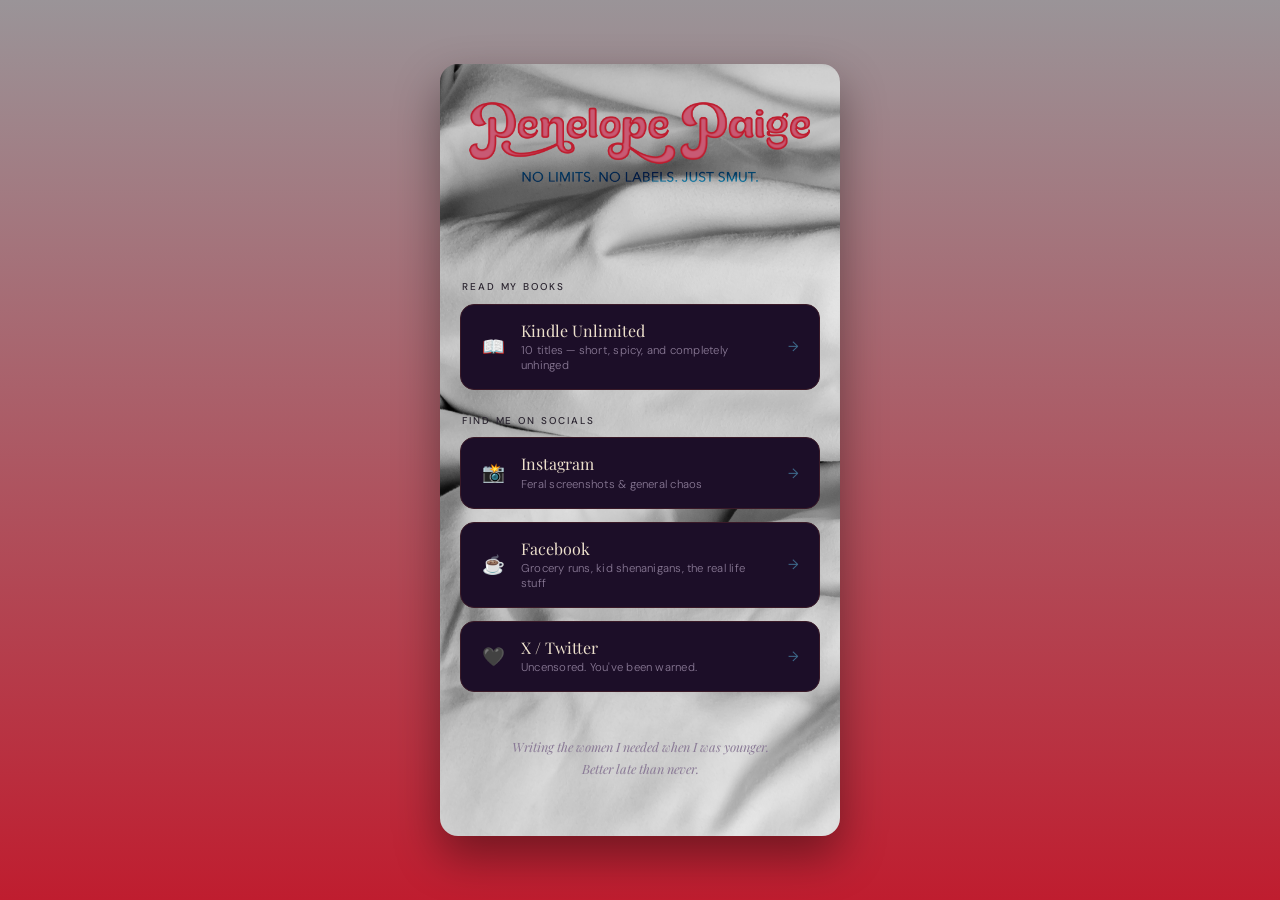
==== public/index.html @ a1aed820 "Add the web app manifest, its three icons, and theme-color DEV-STANDARDS §11's favicon set names sit" ====
<!DOCTYPE html>
<html lang="en">
<head>
  <meta charset="UTF-8" />
  <meta name="viewport" content="width=device-width, initial-scale=1.0" />
  <link rel="icon" href="/favicon.ico" sizes="any" />
  <link rel="icon" type="image/svg+xml" href="/favicon.svg" />
  <link rel="icon" type="image/png" sizes="32x32" href="/favicon-32.png" />
  <link rel="icon" type="image/png" sizes="16x16" href="/favicon-16.png" />
  <link rel="apple-touch-icon" href="/apple-touch-icon.png" />
  <link rel="manifest" href="/site.webmanifest" />
  <meta name="theme-color" content="#9a9498" />
  <title>Penelope Paige</title>
  <meta name="description" content="Penelope Paige: 10 titles on Kindle Unlimited — short, spicy, and completely unhinged. Writing the women I needed when I was younger. Better late than never." />
  <link rel="canonical" href="https://penpaigebooks.com/" />
  <link rel="sitemap" type="application/xml" href="/sitemap-index.xml" />
  <meta property="og:type" content="website" />
  <meta property="og:site_name" content="Penelope Paige" />
  <meta property="og:title" content="Penelope Paige" />
  <meta property="og:description" content="Penelope Paige: 10 titles on Kindle Unlimited — short, spicy, and completely unhinged. Writing the women I needed when I was younger. Better late than never." />
  <meta property="og:url" content="https://penpaigebooks.com/" />
  <meta property="og:image" content="https://penpaigebooks.com/og.png" />
  <meta property="og:image:width" content="1200" />
  <meta property="og:image:height" content="630" />
  <meta property="og:image:alt" content="Penelope Paige: No limits. No labels. Just smut." />
  <meta name="twitter:card" content="summary_large_image" />
  <meta name="twitter:site" content="@penpaigebooks" />
  <script type="application/ld+json">
  {
    "@context": "https://schema.org",
    "@type": "WebSite",
    "name": "Penelope Paige",
    "url": "https://penpaigebooks.com/"
  }
  </script>
  <link rel="preconnect" href="https://fonts.googleapis.com" />
  <link rel="preconnect" href="https://fonts.gstatic.com" crossorigin />
  <link href="https://fonts.googleapis.com/css2?family=DM+Sans:wght@300;400;500&family=Playfair+Display:ital,wght@0,400;1,400&display=swap" rel="stylesheet" />
  <script defer data-domain="penpaigebooks.com" src="https://plausible.thompsonblack.us/js/script.outbound-links.file-downloads.tagged-events.js"></script>
  <style>
    *, *::before, *::after { box-sizing: border-box; margin: 0; padding: 0; }

    :root {
      --bg:         #120B1C;
      --surface:    #1C1029;
      --border:     #3A1A28;
      --red:        #BF1D2F;
      --red-dark:   #8C1522;
      --blue:       #5EC0E9;
      --blue-dim:   #3A8BAD;
      --cream:      #EDE0CC;
      --muted:      #8A7A96;
      --btn-bg:     #1C0E28;
      --btn-hover:  #261239;
    }

    body {
      min-height: 100vh;
      background: linear-gradient(180deg, #9a9498 0%, #bf1d2f 100%);
      font-family: 'DM Sans', sans-serif;
      color: var(--cream);
      display: flex;
      padding: clamp(1.5rem, 5vw, 3.5rem) clamp(1rem, 4vw, 2rem);
    }

    /* Bedsheet graphic as a floating, rounded card on the gradient backdrop */
    .frame {
      width: 100%;
      max-width: 400px;
      margin: auto;
      background-color: #0a0a0a;
      background-image: url("bg.png");
      background-size: cover;
      background-position: center top;
      background-repeat: no-repeat;
      border-radius: 18px;
      overflow: hidden;
      box-shadow: 0 20px 45px rgba(0, 0, 0, 0.4);
      display: flex;
      flex-direction: column;
      align-items: center;
      padding: clamp(9rem, 40vw, 12rem) 1.25rem 3.5rem;
    }

    /* ── Section label ── */
    .section-label {
      width: 100%;
      max-width: 420px;
      font-size: 0.62rem;
      font-weight: 500;
      letter-spacing: 0.2em;
      text-transform: uppercase;
      color: #2b2530;
      margin-bottom: 0.65rem;
      margin-top: 1.5rem;
      padding-left: 0.1rem;
    }

    /* ── Links ── */
    .links {
      width: 100%;
      max-width: 420px;
      display: flex;
      flex-direction: column;
      gap: 0.8rem;
    }

    .link-card {
      display: flex;
      align-items: center;
      gap: 1rem;
      background: var(--btn-bg);
      border: 1px solid var(--border);
      border-radius: 14px;
      padding: 1rem 1.25rem;
      text-decoration: none;
      color: var(--cream);
      transition: background 0.2s ease, border-color 0.2s ease, transform 0.15s ease;
      position: relative;
      overflow: hidden;
    }

    .link-card::before {
      content: '';
      position: absolute;
      inset: 0;
      background: linear-gradient(105deg, transparent 40%, rgba(191,29,47,0.07) 100%);
      opacity: 0;
      transition: opacity 0.2s ease;
    }

    .link-card:hover {
      background: var(--btn-hover);
      border-color: var(--red);
      transform: translateY(-1px);
    }

    .link-card:hover::before {
      opacity: 1;
    }

    .link-icon {
      font-size: 1.15rem;
      flex-shrink: 0;
      width: 1.5rem;
      text-align: center;
    }

    .link-text {
      flex: 1;
    }

    .link-label {
      font-family: 'Playfair Display', serif;
      font-size: 1rem;
      font-weight: 400;
      color: var(--cream);
      display: block;
      line-height: 1.2;
    }

    .link-sub {
      font-size: 0.71rem;
      font-weight: 300;
      color: var(--muted);
      margin-top: 0.2rem;
      display: block;
      letter-spacing: 0.02em;
    }

    .link-arrow {
      color: var(--blue);
      font-size: 0.85rem;
      opacity: 0.5;
      transition: opacity 0.2s, transform 0.2s;
      flex-shrink: 0;
    }

    .link-card:hover .link-arrow {
      opacity: 1;
      transform: translateX(3px);
    }

    /* ── Socials ── */
    .socials-row {
      display: flex;
      gap: 1.25rem;
      justify-content: center;
      flex-wrap: wrap;
      width: 100%;
      max-width: 420px;
      margin-top: 0.65rem;
    }

    /* ── Footer ── */
    .footer {
      margin-top: 2.75rem;
      text-align: center;
    }

    .footer-quote {
      font-family: 'Playfair Display', serif;
      font-style: italic;
      font-size: 0.8rem;
      color: var(--muted);
      max-width: 300px;
      line-height: 1.7;
    }

    .footer-mark {
      color: var(--red);
      font-style: normal;
    }

    /* <main> lays its children out as .frame does; the footer stays outside it, as contentinfo. */
    main {
      width: 100%;
      display: flex;
      flex-direction: column;
      align-items: center;
    }

    /* The name is painted into bg.png; the <h1> carries it as text for screen readers and search. */
    .visually-hidden {
      position: absolute;
      width: 1px;
      height: 1px;
      margin: -1px;
      overflow: hidden;
      clip: rect(0, 0, 0, 0);
      white-space: nowrap;
      border: 0;
    }

    @media (prefers-reduced-motion: reduce) {
      .link-card, .link-arrow { transition: none; }
    }
  </style>
</head>
<body>

  <div class="frame">

  <main>
  <h1 class="visually-hidden">Penelope Paige</h1>

  <p class="section-label">Read my books</p>
  <nav class="links">
    <a href="https://www.amazon.com/author/penelopepaige" class="link-card" target="_blank" rel="noopener">
      <span class="link-icon">📖</span>
      <span class="link-text">
        <span class="link-label">Kindle Unlimited</span>
        <span class="link-sub">10 titles — short, spicy, and completely unhinged</span>
      </span>
      <span class="link-arrow">→</span>
    </a>
  </nav>

  <p class="section-label">Find me on socials</p>
  <nav class="links">
    <a href="https://instagram.com/penpaigebooks" class="link-card" target="_blank" rel="noopener">
      <span class="link-icon">📸</span>
      <span class="link-text">
        <span class="link-label">Instagram</span>
        <span class="link-sub">Feral screenshots &amp; general chaos</span>
      </span>
      <span class="link-arrow">→</span>
    </a>

    <a href="https://www.facebook.com/penelopepaigebooks" class="link-card" target="_blank" rel="noopener">
      <span class="link-icon">☕</span>
      <span class="link-text">
        <span class="link-label">Facebook</span>
        <span class="link-sub">Grocery runs, kid shenanigans, the real life stuff</span>
      </span>
      <span class="link-arrow">→</span>
    </a>

    <a href="https://x.com/penpaigebooks" class="link-card" target="_blank" rel="noopener">
      <span class="link-icon">🖤</span>
      <span class="link-text">
        <span class="link-label">X / Twitter</span>
        <span class="link-sub">Uncensored. You've been warned.</span>
      </span>
      <span class="link-arrow">→</span>
    </a>
  </nav>
  </main>

  <footer class="footer">
    <p class="footer-quote">
      Writing the women I needed when I was younger.<br />
      Better late than never.
    </p>
  </footer>

  </div>

</body>
</html>
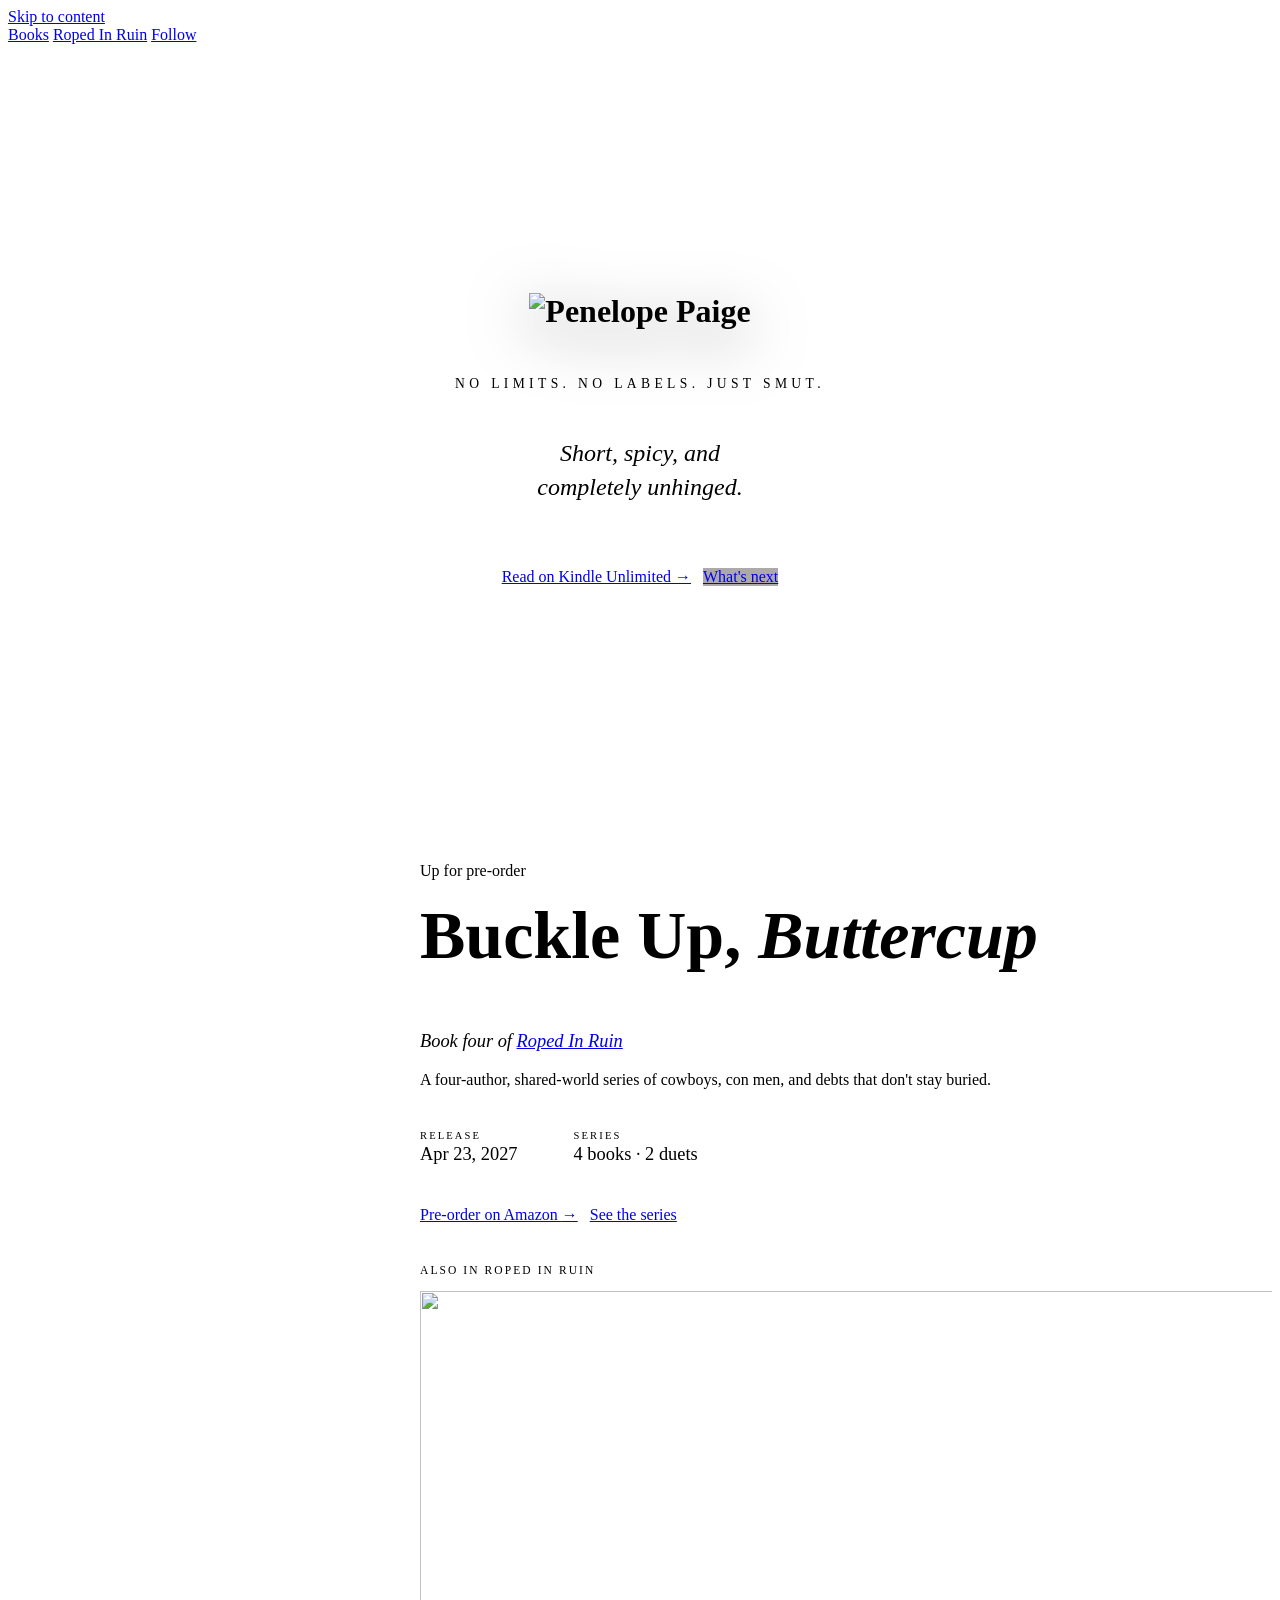
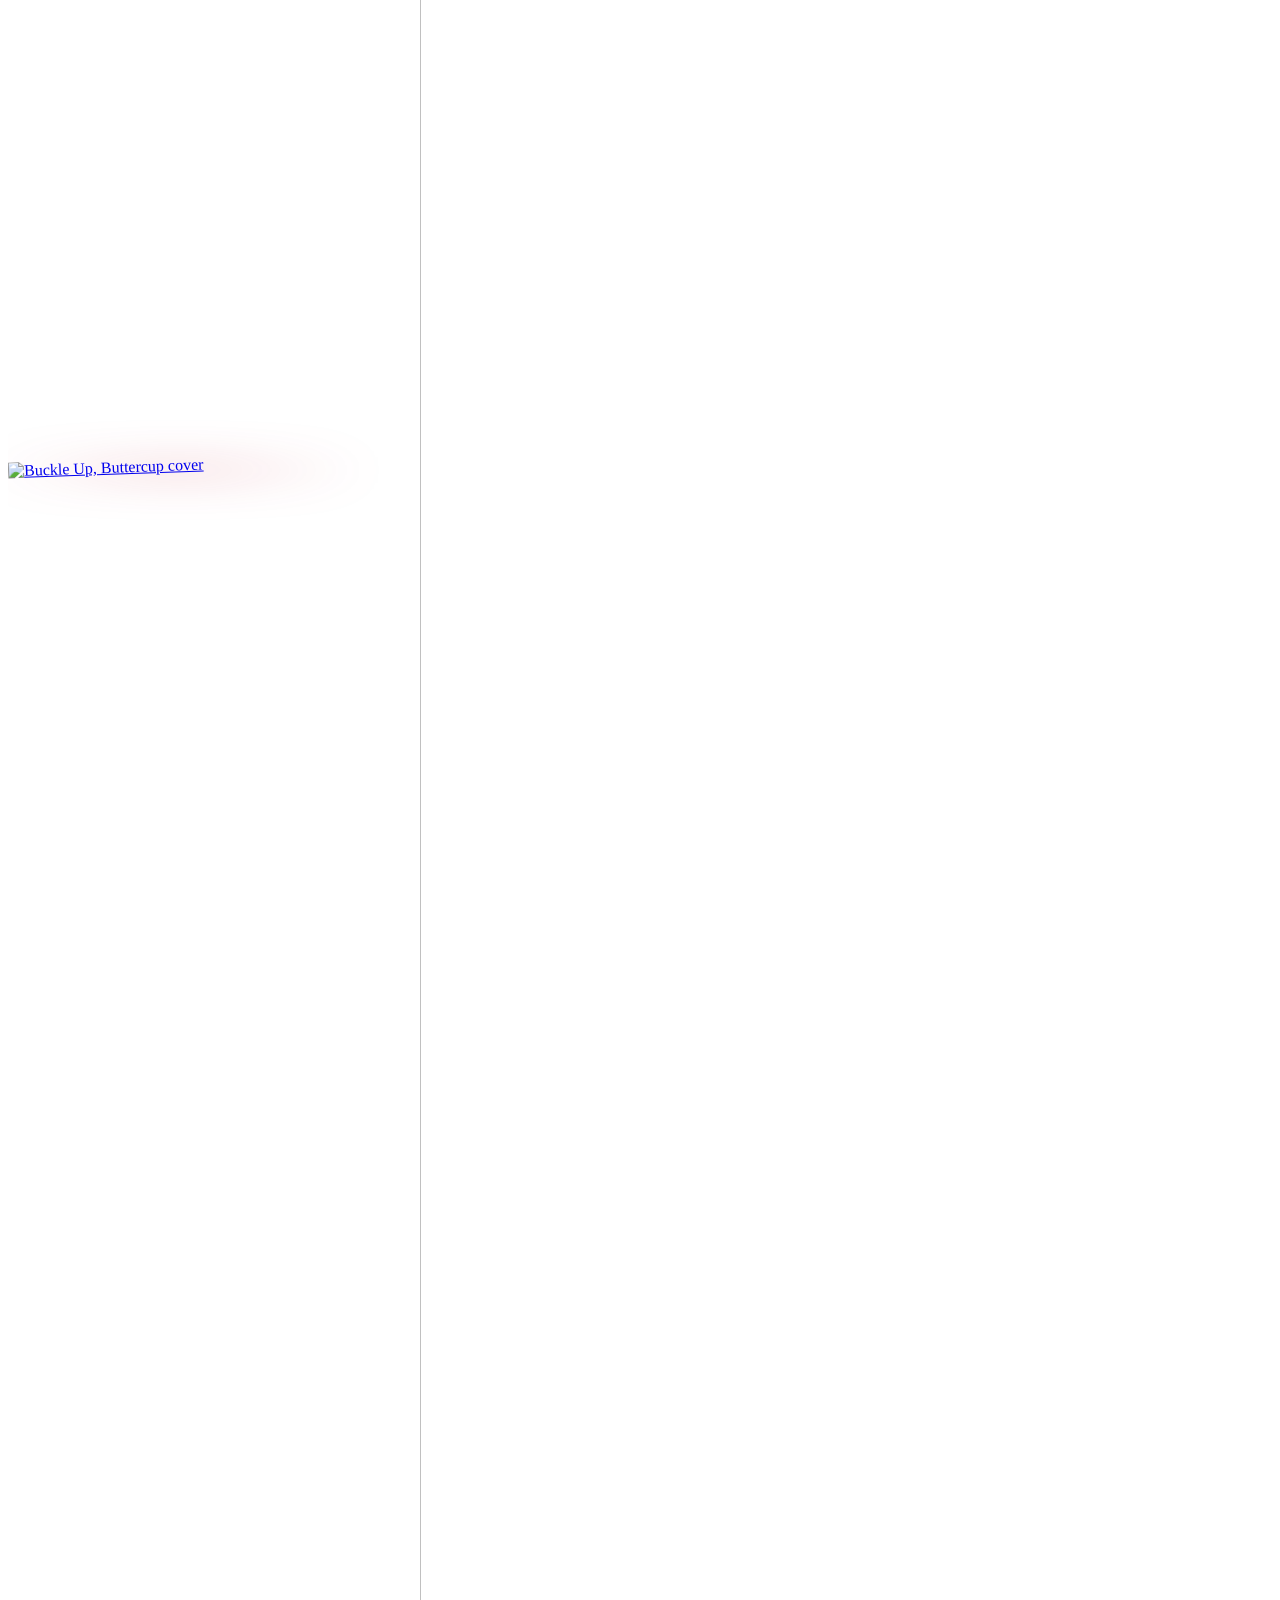
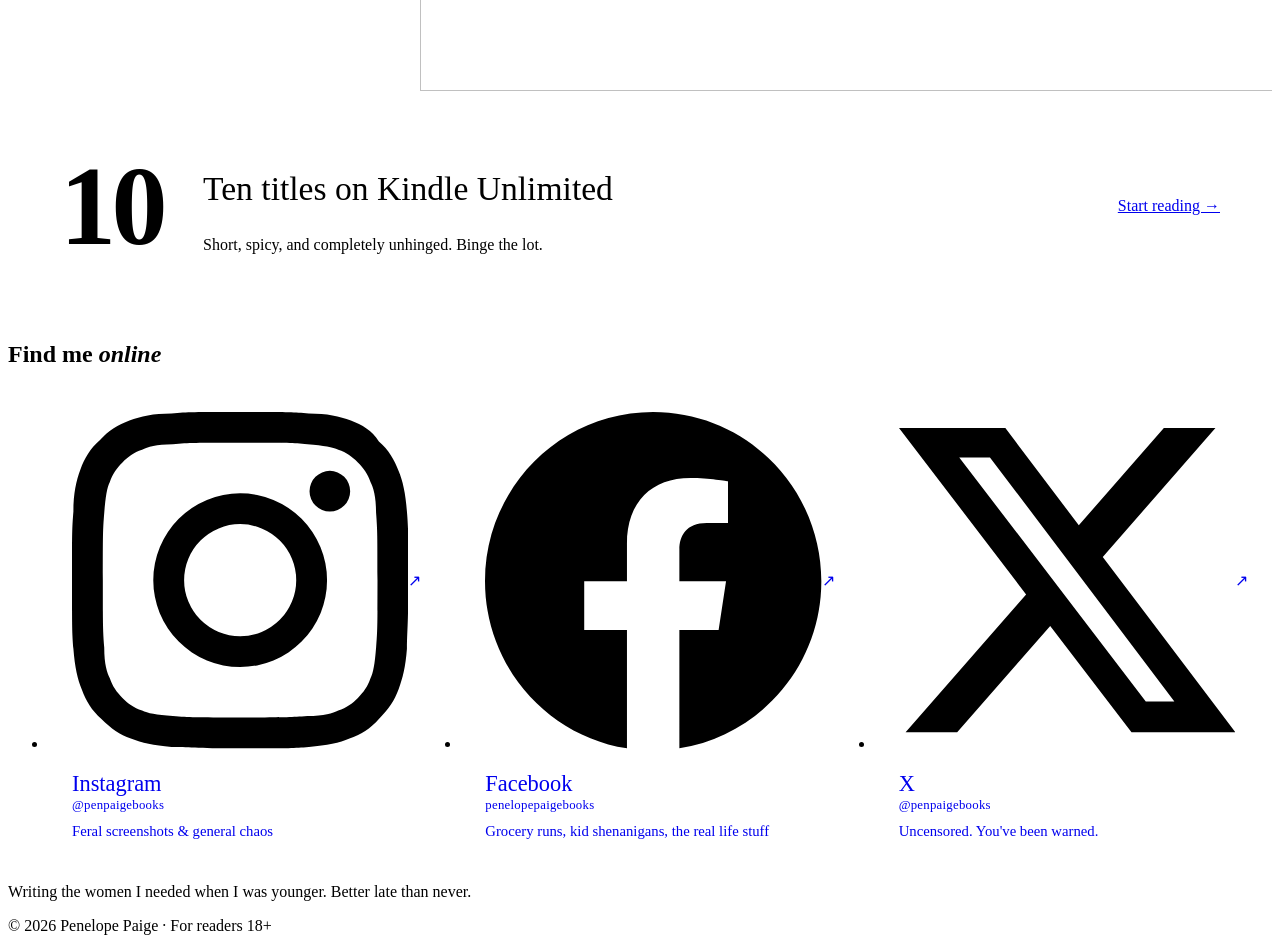
==== commit 8bc1b8ad: "Redesign the site on one shared design system The home page, Roped In Ruin page and 404 now share cs" ====
--- a/public/index.html
+++ b/public/index.html
@@ -9,7 +9,7 @@
   <link rel="icon" type="image/png" sizes="16x16" href="/favicon-16.png" />
   <link rel="apple-touch-icon" href="/apple-touch-icon.png" />
   <link rel="manifest" href="/site.webmanifest" />
-  <meta name="theme-color" content="#9a9498" />
+  <meta name="theme-color" content="#140A11" />
   <title>Penelope Paige</title>
   <meta name="description" content="Penelope Paige: 10 titles on Kindle Unlimited — short, spicy, and completely unhinged. Writing the women I needed when I was younger. Better late than never." />
   <link rel="canonical" href="https://penpaigebooks.com/" />
@@ -22,7 +22,7 @@
   <meta property="og:image" content="https://penpaigebooks.com/og.png" />
   <meta property="og:image:width" content="1200" />
   <meta property="og:image:height" content="630" />
-  <meta property="og:image:alt" content="Penelope Paige: No limits. No labels. Just smut." />
+  <meta property="og:image:alt" content="Penelope Paige: Writing the women I needed when I was younger. Better late than never." />
   <meta name="twitter:card" content="summary_large_image" />
   <meta name="twitter:site" content="@penpaigebooks" />
   <script type="application/ld+json">
@@ -35,266 +35,298 @@
   </script>
   <link rel="preconnect" href="https://fonts.googleapis.com" />
   <link rel="preconnect" href="https://fonts.gstatic.com" crossorigin />
-  <link href="https://fonts.googleapis.com/css2?family=DM+Sans:wght@300;400;500&family=Playfair+Display:ital,wght@0,400;1,400&display=swap" rel="stylesheet" />
+  <link href="https://fonts.googleapis.com/css2?family=DM+Sans:opsz,wght@9..40,300;9..40,400;9..40,500&family=Fraunces:ital,opsz,wght@0,9..144,300..700;1,9..144,300..500&display=swap" rel="stylesheet" />
+  <link rel="preload" as="image" href="/img/wordmark.webp" type="image/webp" />
+  <link rel="stylesheet" href="/css/site.css" />
   <script defer data-domain="penpaigebooks.com" src="https://plausible.thompsonblack.us/js/script.outbound-links.file-downloads.tagged-events.js"></script>
   <style>
-    *, *::before, *::after { box-sizing: border-box; margin: 0; padding: 0; }
-
-    :root {
-      --bg:         #120B1C;
-      --surface:    #1C1029;
-      --border:     #3A1A28;
-      --red:        #BF1D2F;
-      --red-dark:   #8C1522;
-      --blue:       #5EC0E9;
-      --blue-dim:   #3A8BAD;
-      --cream:      #EDE0CC;
-      --muted:      #8A7A96;
-      --btn-bg:     #1C0E28;
-      --btn-hover:  #261239;
-    }
-
-    body {
-      min-height: 100vh;
-      background: linear-gradient(180deg, #9a9498 0%, #bf1d2f 100%);
-      font-family: 'DM Sans', sans-serif;
-      color: var(--cream);
-      display: flex;
-      padding: clamp(1.5rem, 5vw, 3.5rem) clamp(1rem, 4vw, 2rem);
-    }
-
-    /* Bedsheet graphic as a floating, rounded card on the gradient backdrop */
-    .frame {
-      width: 100%;
-      max-width: 400px;
-      margin: auto;
-      background-color: #0a0a0a;
-      background-image: url("bg.png");
-      background-size: cover;
-      background-position: center top;
-      background-repeat: no-repeat;
-      border-radius: 18px;
-      overflow: hidden;
-      box-shadow: 0 20px 45px rgba(0, 0, 0, 0.4);
+    /* ── Hero ── */
+    .hero {
+      position: relative;
+      isolation: isolate;
+      min-height: min(92svh, 820px);
       display: flex;
       flex-direction: column;
+      overflow: hidden;
+    }
+    /* The rumpled bedsheets, pushed into the dark and warmed with the brand red */
+    .hero::before {
+      content: '';
+      position: absolute; inset: 0; z-index: -2;
+      background: url("/img/sheets.jpg") center 35% / cover no-repeat;
+      filter: grayscale(1) contrast(1.15) brightness(.62);
+    }
+    .hero::after {
+      content: '';
+      position: absolute; inset: 0; z-index: -1;
+      background:
+        radial-gradient(70% 55% at 50% 42%, rgba(200, 32, 58, .28) 0%, transparent 70%),
+        linear-gradient(180deg, rgba(20, 10, 17, .72) 0%, rgba(30, 10, 22, .55) 40%, var(--ink) 100%);
+      mix-blend-mode: normal;
+    }
+    .hero-body {
+      flex: 1;
+      display: flex; flex-direction: column; align-items: center; justify-content: center;
+      text-align: center;
+      padding-block: clamp(2rem, 8vw, 4rem) clamp(4rem, 10vw, 6rem);
+    }
+    .hero h1 { width: min(100%, 680px); }
+    .hero h1 img {
+      width: 100%; height: auto;
+      filter: drop-shadow(0 14px 30px rgba(0,0,0,.55));
+    }
+    .hero .tag {
+      margin-top: clamp(1rem, 3vw, 1.5rem);
+      font-size: clamp(.68rem, 2.4vw, .85rem);
+      font-weight: 500; letter-spacing: .32em; text-transform: uppercase;
+      color: var(--blue);
+    }
+    .hero .pitch {
+      margin-top: clamp(1.4rem, 4vw, 2rem);
+      font-family: var(--serif); font-weight: 300; font-style: italic;
+      font-size: clamp(1.15rem, 4vw, 1.5rem); line-height: 1.4;
+      color: var(--cream); max-width: 30ch; text-wrap: balance;
+    }
+    .hero .ctas { margin-top: clamp(1.75rem, 5vw, 2.5rem); display: flex; flex-wrap: wrap; gap: .75rem; justify-content: center; }
+    .hero .ctas .btn-ghost { background: rgba(20, 10, 17, .35); backdrop-filter: blur(6px); -webkit-backdrop-filter: blur(6px); }
+    @media (max-width: 420px) { .hero .ctas .btn { width: 100%; } }
+
+    .scroll-cue {
+      position: absolute; left: 50%; bottom: 1.25rem; transform: translateX(-50%);
+      width: 1px; height: 42px;
+      background: linear-gradient(180deg, transparent, var(--rose));
+      animation: cue 2.4s var(--ease) infinite;
+    }
+    @keyframes cue { 0%, 100% { opacity: .2; transform: translateX(-50%) scaleY(.6); transform-origin: top; } 50% { opacity: 1; transform: translateX(-50%) scaleY(1); } }
+
+    main { overflow-x: clip; }
+
+    /* ── Featured release ── */
+    .feature {
+      display: grid;
+      grid-template-columns: minmax(0, 340px) minmax(0, 1fr);
+      gap: clamp(2rem, 6vw, 4.5rem);
       align-items: center;
-      padding: clamp(9rem, 40vw, 12rem) 1.25rem 3.5rem;
-    }
-
-    /* ── Section label ── */
-    .section-label {
-      width: 100%;
-      max-width: 420px;
-      font-size: 0.62rem;
-      font-weight: 500;
-      letter-spacing: 0.2em;
-      text-transform: uppercase;
-      color: #2b2530;
-      margin-bottom: 0.65rem;
-      margin-top: 1.5rem;
-      padding-left: 0.1rem;
-    }
-
-    /* ── Links ── */
-    .links {
-      width: 100%;
-      max-width: 420px;
-      display: flex;
-      flex-direction: column;
-      gap: 0.8rem;
-    }
-
-    .link-card {
-      display: flex;
-      align-items: center;
-      gap: 1rem;
-      background: var(--btn-bg);
-      border: 1px solid var(--border);
-      border-radius: 14px;
-      padding: 1rem 1.25rem;
+    }
+    .feature-cover { position: relative; }
+    .feature-cover::before {
+      content: ''; position: absolute; inset: 12% -10% -6% -10%; z-index: -1;
+      background: radial-gradient(closest-side, rgba(200, 32, 58, .45), transparent);
+      filter: blur(20px);
+    }
+    .feature-cover .cover { transform: rotate(-2deg); }
+    .feature .display { font-size: clamp(2.5rem, 7vw, 4.25rem); margin-top: .85rem; }
+    .feature .series {
+      margin-top: 1rem; color: var(--cream-2);
+      font-family: var(--serif); font-style: italic; font-size: 1.15rem;
+    }
+    .feature .lede { margin-top: 1.1rem; }
+    .meta {
+      margin-top: 1.75rem; display: grid; grid-template-columns: repeat(2, max-content);
+      border-block: 1px solid var(--line);
+    }
+    .meta > div { padding: .85rem 1.75rem .85rem 0; }
+    .meta > div + div { padding-left: 1.75rem; border-left: 1px solid var(--line); }
+    .meta dt { font-size: .66rem; letter-spacing: .2em; text-transform: uppercase; color: var(--muted); }
+    .meta dd { margin: .15rem 0 0; font-family: var(--serif); font-size: 1.15rem; }
+    .feature .ctas { margin-top: 1.75rem; display: flex; flex-wrap: wrap; gap: .75rem; }
+
+    .shelf { margin-top: 2.5rem; }
+    .shelf p { font-size: .72rem; letter-spacing: .18em; text-transform: uppercase; color: var(--muted); margin-bottom: .9rem; }
+    .shelf a { display: grid; grid-template-columns: repeat(4, 1fr); gap: .65rem; text-decoration: none; max-width: 380px; }
+    .shelf img { transition: transform .25s var(--ease); }
+    .shelf a:hover img { transform: translateY(-4px); }
+    .shelf a:hover img:nth-child(2) { transition-delay: .03s; }
+    .shelf a:hover img:nth-child(3) { transition-delay: .06s; }
+    .shelf a:hover img:nth-child(4) { transition-delay: .09s; }
+
+    @media (max-width: 760px) {
+      .feature { grid-template-columns: 1fr; }
+      .feature-cover { width: min(64%, 260px); margin-inline: auto; }
+    }
+
+    /* ── Kindle Unlimited band ── */
+    .ku {
+      position: relative; overflow: hidden;
+      border: 1px solid var(--line);
+      border-radius: calc(var(--radius) + 6px);
+      background:
+        radial-gradient(80% 120% at 100% 0%, rgba(229, 138, 170, .16), transparent 60%),
+        linear-gradient(135deg, var(--ink-3), var(--ink-2));
+      padding: clamp(1.75rem, 6vw, 3.25rem);
+      display: grid; grid-template-columns: auto 1fr auto; gap: clamp(1.25rem, 4vw, 2.5rem); align-items: center;
+    }
+    .ku .count {
+      font-family: var(--serif); font-weight: 600; font-size: clamp(4rem, 14vw, 7rem); line-height: .85;
+      color: var(--rose); letter-spacing: -.04em;
+    }
+    .ku h2 { font-family: var(--serif); font-weight: 500; font-size: clamp(1.5rem, 4.5vw, 2.1rem); line-height: 1.1; }
+    .ku p { margin-top: .5rem; color: var(--cream-2); font-weight: 300; }
+    @media (max-width: 700px) {
+      .ku { grid-template-columns: auto 1fr; }
+      .ku .btn { grid-column: 1 / -1; }
+    }
+
+    /* ── Socials ── */
+    .socials { display: grid; grid-template-columns: repeat(3, 1fr); gap: 1rem; }
+    .social {
+      display: flex; flex-direction: column; gap: 1.4rem;
+      padding: 1.5rem; min-height: 190px;
+      border: 1px solid var(--line); border-radius: var(--radius);
+      background: var(--ink-2);
       text-decoration: none;
-      color: var(--cream);
-      transition: background 0.2s ease, border-color 0.2s ease, transform 0.15s ease;
-      position: relative;
-      overflow: hidden;
-    }
-
-    .link-card::before {
-      content: '';
-      position: absolute;
-      inset: 0;
-      background: linear-gradient(105deg, transparent 40%, rgba(191,29,47,0.07) 100%);
-      opacity: 0;
-      transition: opacity 0.2s ease;
-    }
-
-    .link-card:hover {
-      background: var(--btn-hover);
-      border-color: var(--red);
-      transform: translateY(-1px);
-    }
-
-    .link-card:hover::before {
-      opacity: 1;
-    }
-
-    .link-icon {
-      font-size: 1.15rem;
-      flex-shrink: 0;
-      width: 1.5rem;
-      text-align: center;
-    }
-
-    .link-text {
-      flex: 1;
-    }
-
-    .link-label {
-      font-family: 'Playfair Display', serif;
-      font-size: 1rem;
-      font-weight: 400;
-      color: var(--cream);
-      display: block;
-      line-height: 1.2;
-    }
-
-    .link-sub {
-      font-size: 0.71rem;
-      font-weight: 300;
-      color: var(--muted);
-      margin-top: 0.2rem;
-      display: block;
-      letter-spacing: 0.02em;
-    }
-
-    .link-arrow {
-      color: var(--blue);
-      font-size: 0.85rem;
-      opacity: 0.5;
-      transition: opacity 0.2s, transform 0.2s;
-      flex-shrink: 0;
-    }
-
-    .link-card:hover .link-arrow {
-      opacity: 1;
-      transform: translateX(3px);
-    }
-
-    /* ── Socials ── */
-    .socials-row {
-      display: flex;
-      gap: 1.25rem;
-      justify-content: center;
-      flex-wrap: wrap;
-      width: 100%;
-      max-width: 420px;
-      margin-top: 0.65rem;
-    }
-
-    /* ── Footer ── */
-    .footer {
-      margin-top: 2.75rem;
-      text-align: center;
-    }
-
-    .footer-quote {
-      font-family: 'Playfair Display', serif;
-      font-style: italic;
-      font-size: 0.8rem;
-      color: var(--muted);
-      max-width: 300px;
-      line-height: 1.7;
-    }
-
-    .footer-mark {
-      color: var(--red);
-      font-style: normal;
-    }
-
-    /* <main> lays its children out as .frame does; the footer stays outside it, as contentinfo. */
-    main {
-      width: 100%;
-      display: flex;
-      flex-direction: column;
-      align-items: center;
-    }
-
-    /* The name is painted into bg.png; the <h1> carries it as text for screen readers and search. */
-    .visually-hidden {
-      position: absolute;
-      width: 1px;
-      height: 1px;
-      margin: -1px;
-      overflow: hidden;
-      clip: rect(0, 0, 0, 0);
-      white-space: nowrap;
-      border: 0;
-    }
-
-    @media (prefers-reduced-motion: reduce) {
-      .link-card, .link-arrow { transition: none; }
+      transition: border-color .2s, background .2s, transform .25s var(--ease);
+    }
+    .social:hover { border-color: var(--rose); background: var(--ink-3); transform: translateY(-3px); }
+    .social .top { display: flex; justify-content: space-between; align-items: center; color: var(--rose); }
+    .social .arr { color: var(--muted); transition: color .2s, transform .2s var(--ease); }
+    .social:hover .arr { color: var(--rose); transform: translate(3px, -3px); }
+    .social .name { margin-top: auto; font-family: var(--serif); font-size: 1.4rem; line-height: 1.15; }
+    .social .handle { display: block; margin-top: .1rem; font-size: .8rem; color: var(--muted); letter-spacing: .02em; }
+    .social .sub { margin-top: .5rem; font-size: .92rem; color: var(--cream-2); font-weight: 300; line-height: 1.45; }
+    @media (max-width: 760px) {
+      .socials { grid-template-columns: 1fr; gap: .75rem; }
+      .social { min-height: 0; flex-direction: row; align-items: center; gap: 1rem; padding: 1.1rem 1.2rem; }
+      .social .top { order: 0; }
+      .social .top .arr { display: none; }
+      .social .txt { flex: 1; }
+      .social .name { font-size: 1.2rem; }
+      .social .handle { display: none; }
+      .social .sub { margin-top: .15rem; font-size: .85rem; }
     }
   </style>
 </head>
 <body>
-
-  <div class="frame">
-
-  <main>
-  <h1 class="visually-hidden">Penelope Paige</h1>
-
-  <p class="section-label">Read my books</p>
-  <nav class="links">
-    <a href="https://www.amazon.com/author/penelopepaige" class="link-card" target="_blank" rel="noopener">
-      <span class="link-icon">📖</span>
-      <span class="link-text">
-        <span class="link-label">Kindle Unlimited</span>
-        <span class="link-sub">10 titles — short, spicy, and completely unhinged</span>
-      </span>
-      <span class="link-arrow">→</span>
-    </a>
-  </nav>
-
-  <p class="section-label">Find me on socials</p>
-  <nav class="links">
-    <a href="https://instagram.com/penpaigebooks" class="link-card" target="_blank" rel="noopener">
-      <span class="link-icon">📸</span>
-      <span class="link-text">
-        <span class="link-label">Instagram</span>
-        <span class="link-sub">Feral screenshots &amp; general chaos</span>
-      </span>
-      <span class="link-arrow">→</span>
-    </a>
-
-    <a href="https://www.facebook.com/penelopepaigebooks" class="link-card" target="_blank" rel="noopener">
-      <span class="link-icon">☕</span>
-      <span class="link-text">
-        <span class="link-label">Facebook</span>
-        <span class="link-sub">Grocery runs, kid shenanigans, the real life stuff</span>
-      </span>
-      <span class="link-arrow">→</span>
-    </a>
-
-    <a href="https://x.com/penpaigebooks" class="link-card" target="_blank" rel="noopener">
-      <span class="link-icon">🖤</span>
-      <span class="link-text">
-        <span class="link-label">X / Twitter</span>
-        <span class="link-sub">Uncensored. You've been warned.</span>
-      </span>
-      <span class="link-arrow">→</span>
-    </a>
-  </nav>
+  <a class="skip" href="#main">Skip to content</a>
+
+  <header class="hero">
+    <div class="wrap site-head">
+      <span aria-hidden="true"></span>
+      <nav class="site-nav" aria-label="Site">
+        <a href="#books">Books</a>
+        <a href="/roped-in-ruin/">Roped In Ruin</a>
+        <a href="#follow" class="opt">Follow</a>
+      </nav>
+    </div>
+
+    <div class="wrap hero-body">
+      <h1>
+        <img src="/img/wordmark.webp" alt="Penelope Paige" width="1200" height="218" fetchpriority="high" />
+      </h1>
+      <p class="tag">No limits. No labels. Just smut.</p>
+      <p class="pitch">Short, spicy, and completely unhinged.</p>
+      <div class="ctas">
+        <a class="btn btn-primary" href="https://www.amazon.com/author/penelopepaige" target="_blank" rel="noopener">Read on Kindle Unlimited <span class="arr" aria-hidden="true">→</span></a>
+        <a class="btn btn-ghost" href="#new">What's next</a>
+      </div>
+    </div>
+    <span class="scroll-cue" aria-hidden="true"></span>
+  </header>
+
+  <main id="main">
+
+    <section class="section" id="new" aria-labelledby="new-title">
+      <div class="wrap feature">
+        <a class="feature-cover" href="https://a.co/d/0gMCRXif" target="_blank" rel="noopener" aria-label="Pre-order Buckle Up, Buttercup on Amazon">
+          <img class="cover" src="/roped-in-ruin/covers/buckle-up-buttercup.jpg" alt="Buckle Up, Buttercup cover" width="938" height="1500" />
+        </a>
+        <div>
+          <p class="eyebrow">Up for pre-order</p>
+          <h2 class="display" id="new-title">Buckle Up, <em>Buttercup</em></h2>
+          <p class="series">Book four of <a href="/roped-in-ruin/">Roped In Ruin</a></p>
+          <p class="lede">A four-author, shared-world series of cowboys, con men, and debts that don't stay buried.</p>
+          <dl class="meta">
+            <div><dt>Release</dt><dd>Apr 23, 2027</dd></div>
+            <div><dt>Series</dt><dd>4 books · 2 duets</dd></div>
+          </dl>
+          <div class="ctas">
+            <a class="btn btn-primary" href="https://a.co/d/0gMCRXif" target="_blank" rel="noopener">Pre-order on Amazon <span class="arr" aria-hidden="true">→</span></a>
+            <a class="btn btn-ghost" href="/roped-in-ruin/">See the series</a>
+          </div>
+          <div class="shelf">
+            <p>Also in Roped In Ruin</p>
+            <a href="/roped-in-ruin/" aria-label="The rest of the Roped In Ruin series">
+              <img class="cover" src="/roped-in-ruin/covers/ruined-joy.jpg" alt="" width="1250" height="2000" loading="lazy" decoding="async" />
+              <img class="cover" src="/roped-in-ruin/covers/giddy-up-gorgeous.jpg" alt="" width="938" height="1500" loading="lazy" decoding="async" />
+              <img class="cover" src="/roped-in-ruin/covers/round-em-up-rambler.jpg" alt="" width="938" height="1500" loading="lazy" decoding="async" />
+              <img class="cover" src="/roped-in-ruin/covers/saddle-up-spitfire.jpg" alt="" width="1313" height="2000" loading="lazy" decoding="async" />
+            </a>
+          </div>
+        </div>
+      </div>
+    </section>
+
+    <section class="section" id="books" aria-labelledby="books-title" style="padding-top:0">
+      <div class="wrap">
+        <div class="ku">
+          <span class="count" aria-hidden="true">10</span>
+          <div>
+            <h2 id="books-title">Ten titles on Kindle Unlimited</h2>
+            <p>Short, spicy, and completely unhinged. Binge the lot.</p>
+          </div>
+          <a class="btn btn-primary" href="https://www.amazon.com/author/penelopepaige" target="_blank" rel="noopener">Start reading <span class="arr" aria-hidden="true">→</span></a>
+        </div>
+      </div>
+    </section>
+
+    <section class="section" id="follow" aria-labelledby="follow-title" style="padding-top:0">
+      <div class="wrap">
+        <div class="section-head">
+          <h2 id="follow-title">Find me <em>online</em></h2>
+          <span class="ln" aria-hidden="true"></span>
+        </div>
+        <ul class="socials">
+          <li>
+            <a class="social" href="https://instagram.com/penpaigebooks" target="_blank" rel="noopener">
+              <span class="top">
+                <svg class="ico" viewBox="0 0 24 24" aria-hidden="true"><path d="M12 2.2c3.2 0 3.6 0 4.8.1 1.2.1 1.8.2 2.2.4.6.2 1 .5 1.4.9.4.4.7.8.9 1.4.2.4.4 1 .4 2.2.1 1.3.1 1.6.1 4.8s0 3.6-.1 4.8c-.1 1.2-.2 1.8-.4 2.2-.2.6-.5 1-.9 1.4-.4.4-.8.7-1.4.9-.4.2-1 .4-2.2.4-1.3.1-1.6.1-4.8.1s-3.6 0-4.8-.1c-1.2-.1-1.8-.2-2.2-.4-.6-.2-1-.5-1.4-.9-.4-.4-.7-.8-.9-1.4-.2-.4-.4-1-.4-2.2C2.2 15.6 2.2 15.2 2.2 12s0-3.6.1-4.8c.1-1.2.2-1.8.4-2.2.2-.6.5-1 .9-1.4.4-.4.8-.7 1.4-.9.4-.2 1-.4 2.2-.4C8.4 2.2 8.8 2.2 12 2.2M12 0C8.7 0 8.3 0 7.1.1 5.8.1 4.9.3 4.1.6c-.8.3-1.5.7-2.1 1.4C1.3 2.6.9 3.3.6 4.1.3 4.9.1 5.8.1 7.1 0 8.3 0 8.7 0 12s0 3.7.1 4.9c.1 1.3.3 2.2.6 2.9.3.8.7 1.5 1.4 2.1.7.7 1.3 1.1 2.1 1.4.8.3 1.6.5 2.9.6 1.2 0 1.6.1 4.9.1s3.7 0 4.9-.1c1.3-.1 2.2-.3 2.9-.6.8-.3 1.5-.7 2.1-1.4.7-.7 1.1-1.3 1.4-2.1.3-.8.5-1.6.6-2.9 0-1.2.1-1.6.1-4.9s0-3.7-.1-4.9c-.1-1.3-.3-2.2-.6-2.9-.3-.8-.7-1.5-1.4-2.1C21.4 1.3 20.7.9 19.9.6 19.1.3 18.2.1 16.9.1 15.7 0 15.3 0 12 0zm0 5.8a6.2 6.2 0 1 0 0 12.4 6.2 6.2 0 0 0 0-12.4zM12 16a4 4 0 1 1 0-8 4 4 0 0 1 0 8zm6.4-11.8a1.4 1.4 0 1 0 0 2.9 1.4 1.4 0 0 0 0-2.9z"/></svg>
+                <span class="arr" aria-hidden="true">↗</span>
+              </span>
+              <span class="txt">
+                <span class="name">Instagram</span>
+                <span class="handle">@penpaigebooks</span>
+                <span class="sub" style="display:block">Feral screenshots &amp; general chaos</span>
+              </span>
+            </a>
+          </li>
+          <li>
+            <a class="social" href="https://www.facebook.com/penelopepaigebooks" target="_blank" rel="noopener">
+              <span class="top">
+                <svg class="ico" viewBox="0 0 24 24" aria-hidden="true"><path d="M24 12.07C24 5.4 18.63 0 12 0S0 5.4 0 12.07C0 18.1 4.39 23.1 10.13 24v-8.44H7.08v-3.49h3.05V9.41c0-3.02 1.79-4.7 4.53-4.7 1.31 0 2.68.24 2.68.24v2.97h-1.51c-1.49 0-1.96.93-1.96 1.89v2.26h3.33l-.53 3.49h-2.8V24C19.61 23.1 24 18.1 24 12.07z"/></svg>
+                <span class="arr" aria-hidden="true">↗</span>
+              </span>
+              <span class="txt">
+                <span class="name">Facebook</span>
+                <span class="handle">penelopepaigebooks</span>
+                <span class="sub" style="display:block">Grocery runs, kid shenanigans, the real life stuff</span>
+              </span>
+            </a>
+          </li>
+          <li>
+            <a class="social" href="https://x.com/penpaigebooks" target="_blank" rel="noopener">
+              <span class="top">
+                <svg class="ico" viewBox="0 0 24 24" aria-hidden="true"><path d="M18.9 1.15h3.68l-8.04 9.19L24 22.85h-7.41l-5.8-7.58-6.64 7.58H.47l8.6-9.83L0 1.15h7.59l5.24 6.93 6.07-6.93zm-1.29 19.5h2.04L6.49 3.24H4.3l13.31 17.41z"/></svg>
+                <span class="arr" aria-hidden="true">↗</span>
+              </span>
+              <span class="txt">
+                <span class="name">X</span>
+                <span class="handle">@penpaigebooks</span>
+                <span class="sub" style="display:block">Uncensored. You've been warned.</span>
+              </span>
+            </a>
+          </li>
+        </ul>
+      </div>
+    </section>
+
   </main>
 
-  <footer class="footer">
-    <p class="footer-quote">
-      Writing the women I needed when I was younger.<br />
-      Better late than never.
-    </p>
+  <footer class="site-foot">
+    <div class="wrap">
+      <p class="quote">Writing the women I needed when I was younger. <span class="mark">Better late than never.</span></p>
+      <p class="small">© 2026 Penelope Paige · For readers 18+</p>
+    </div>
   </footer>
-
-  </div>
 
 </body>
 </html>
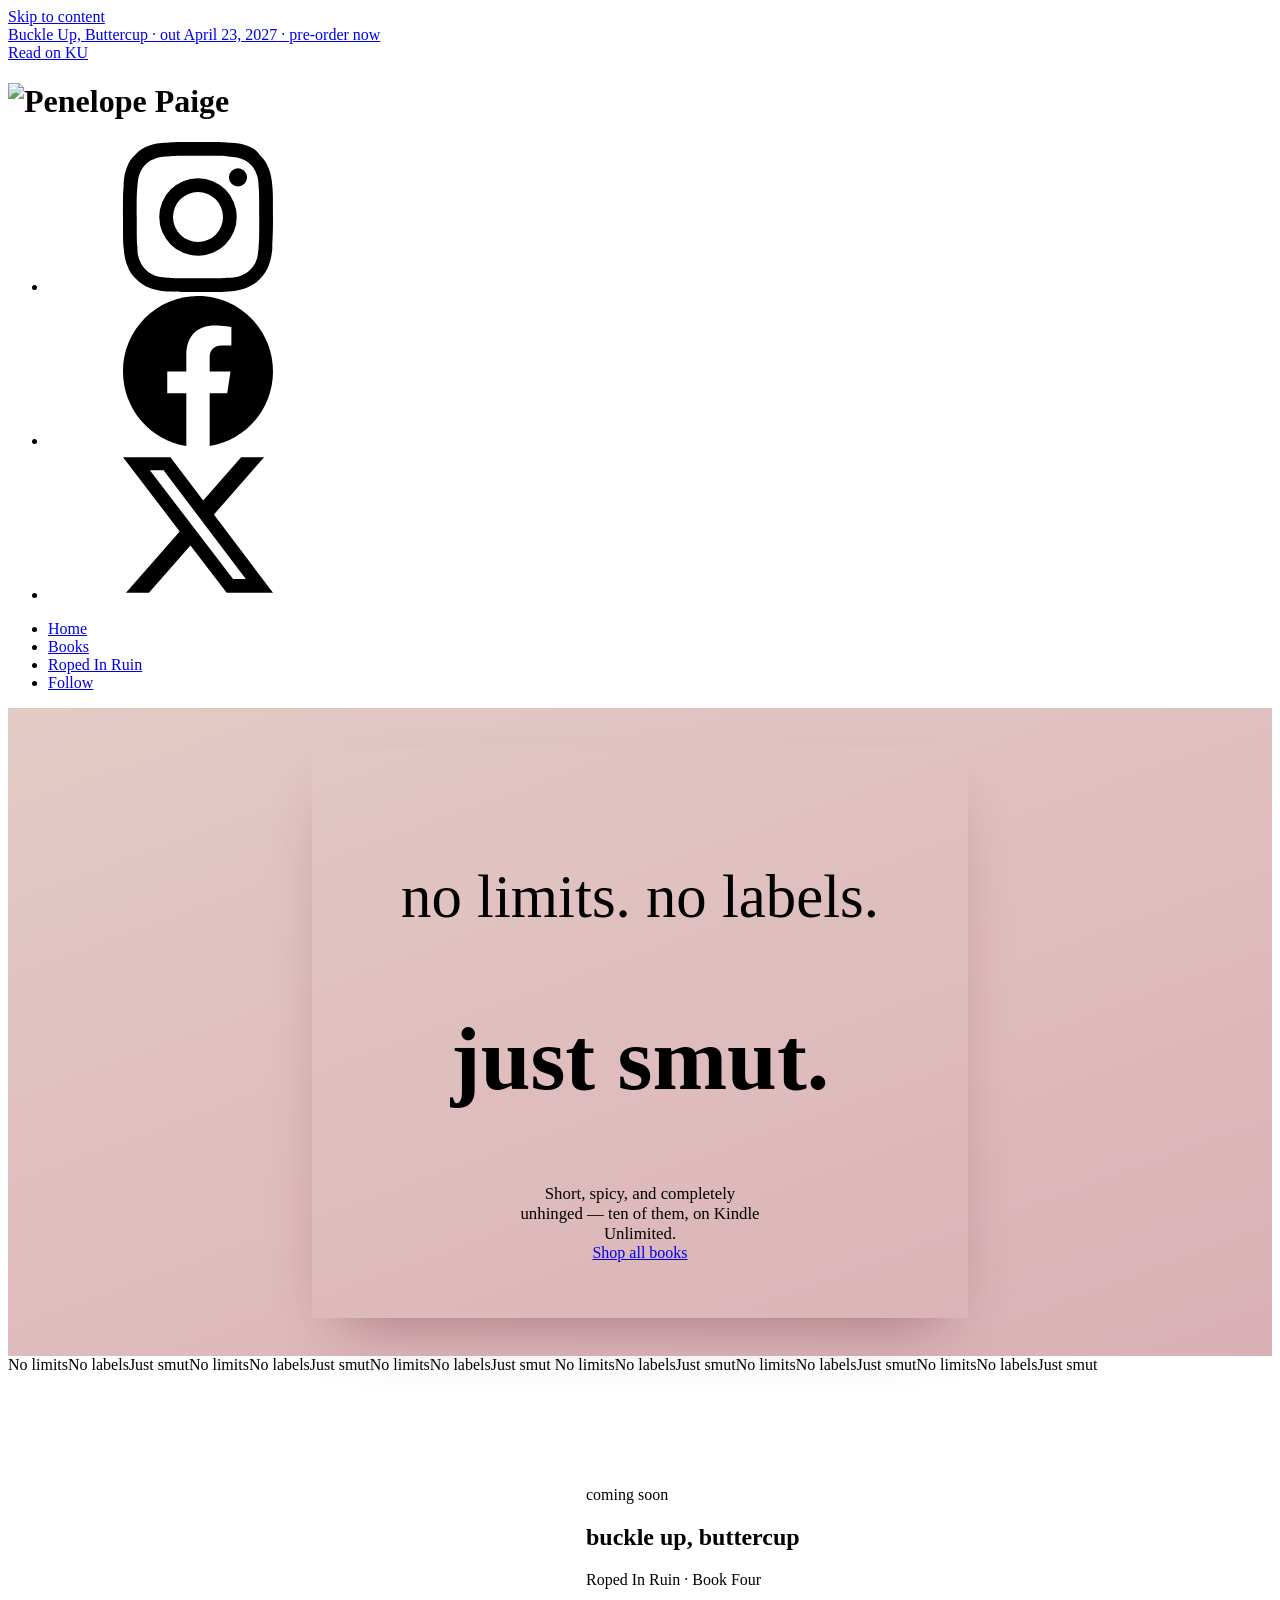
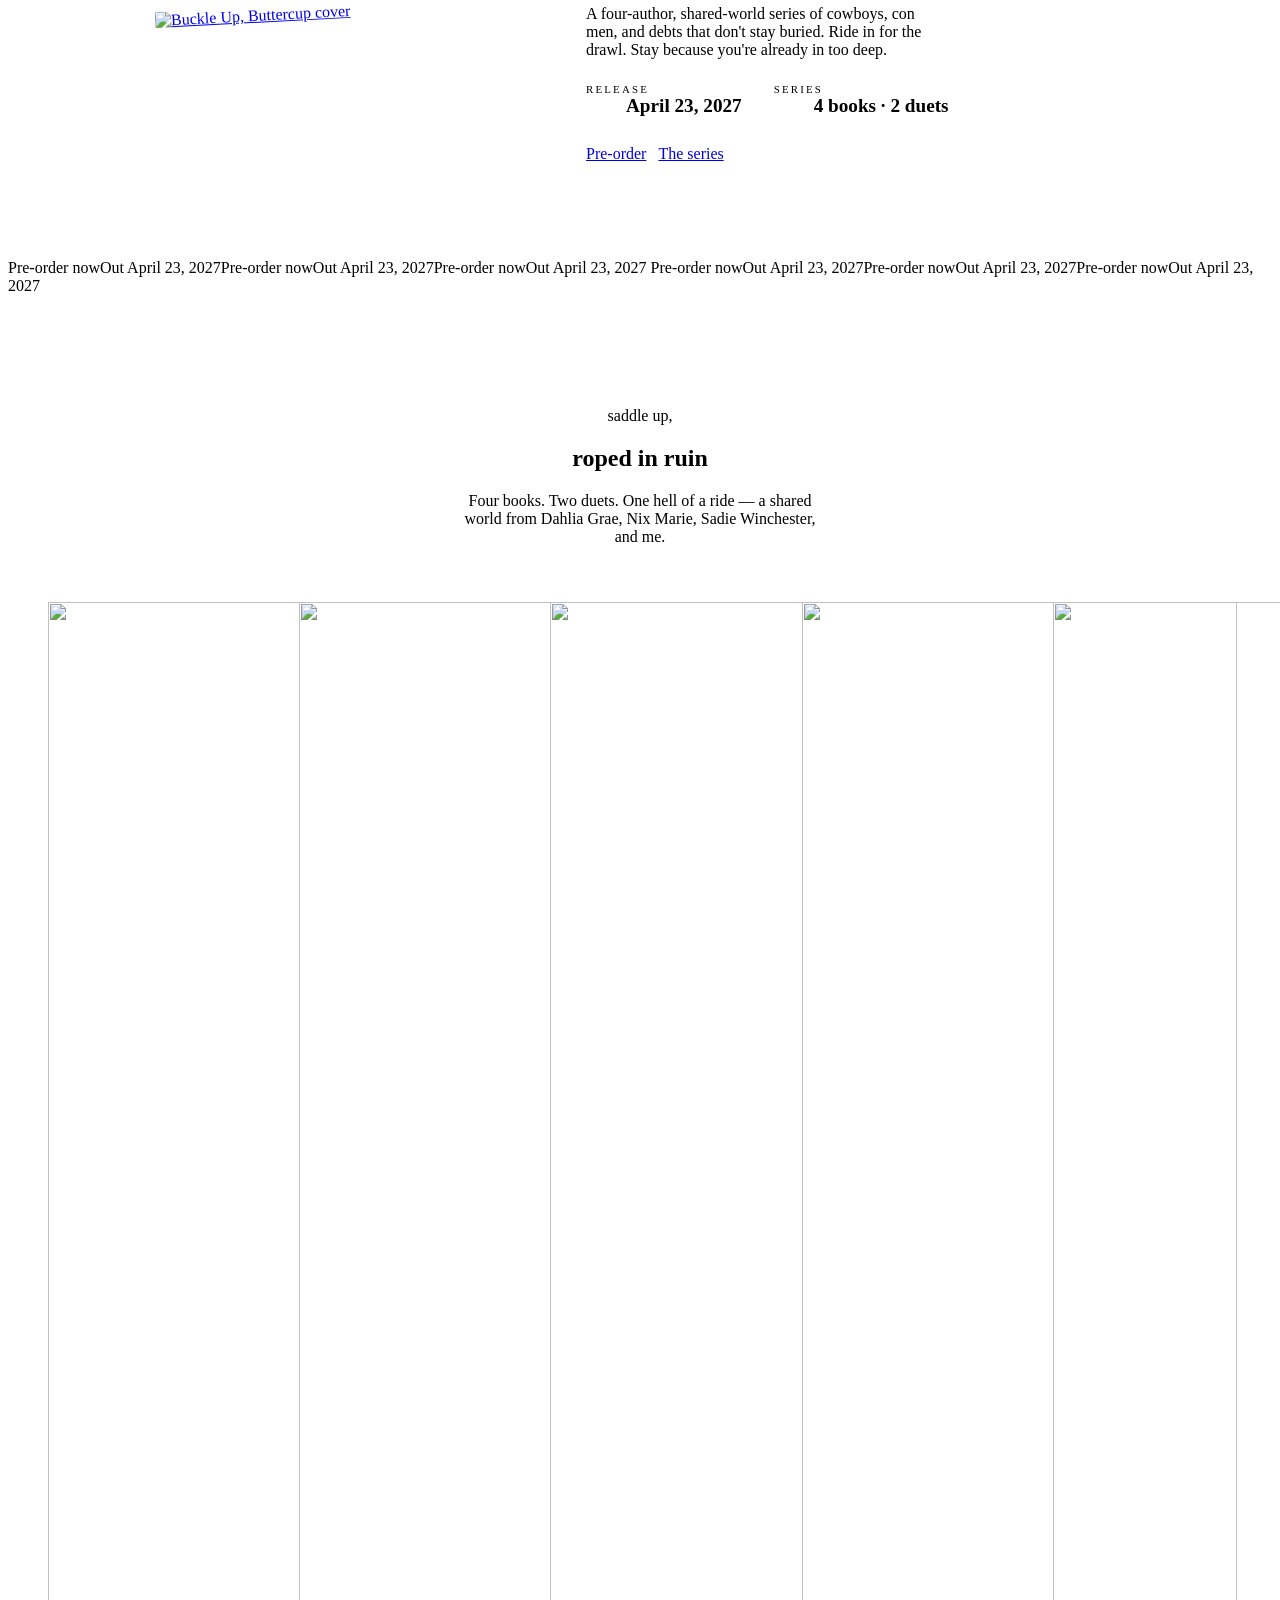
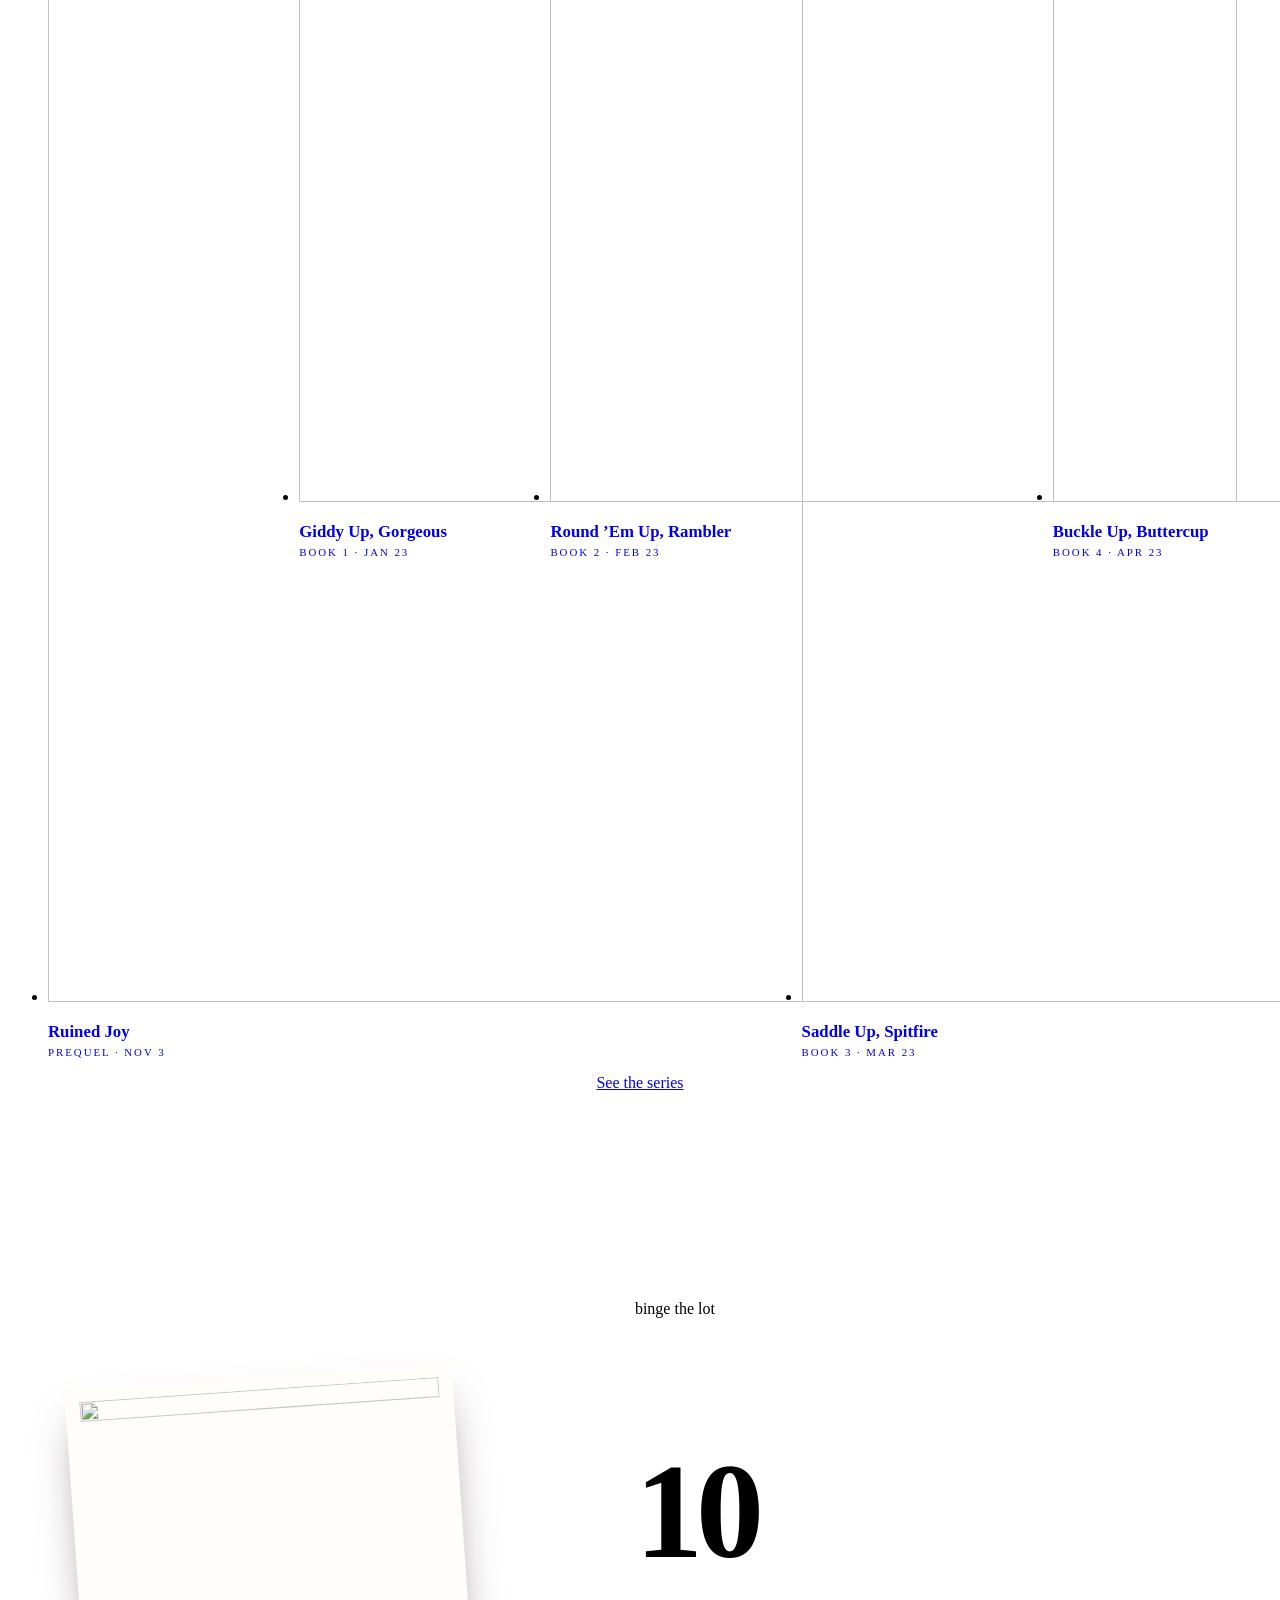
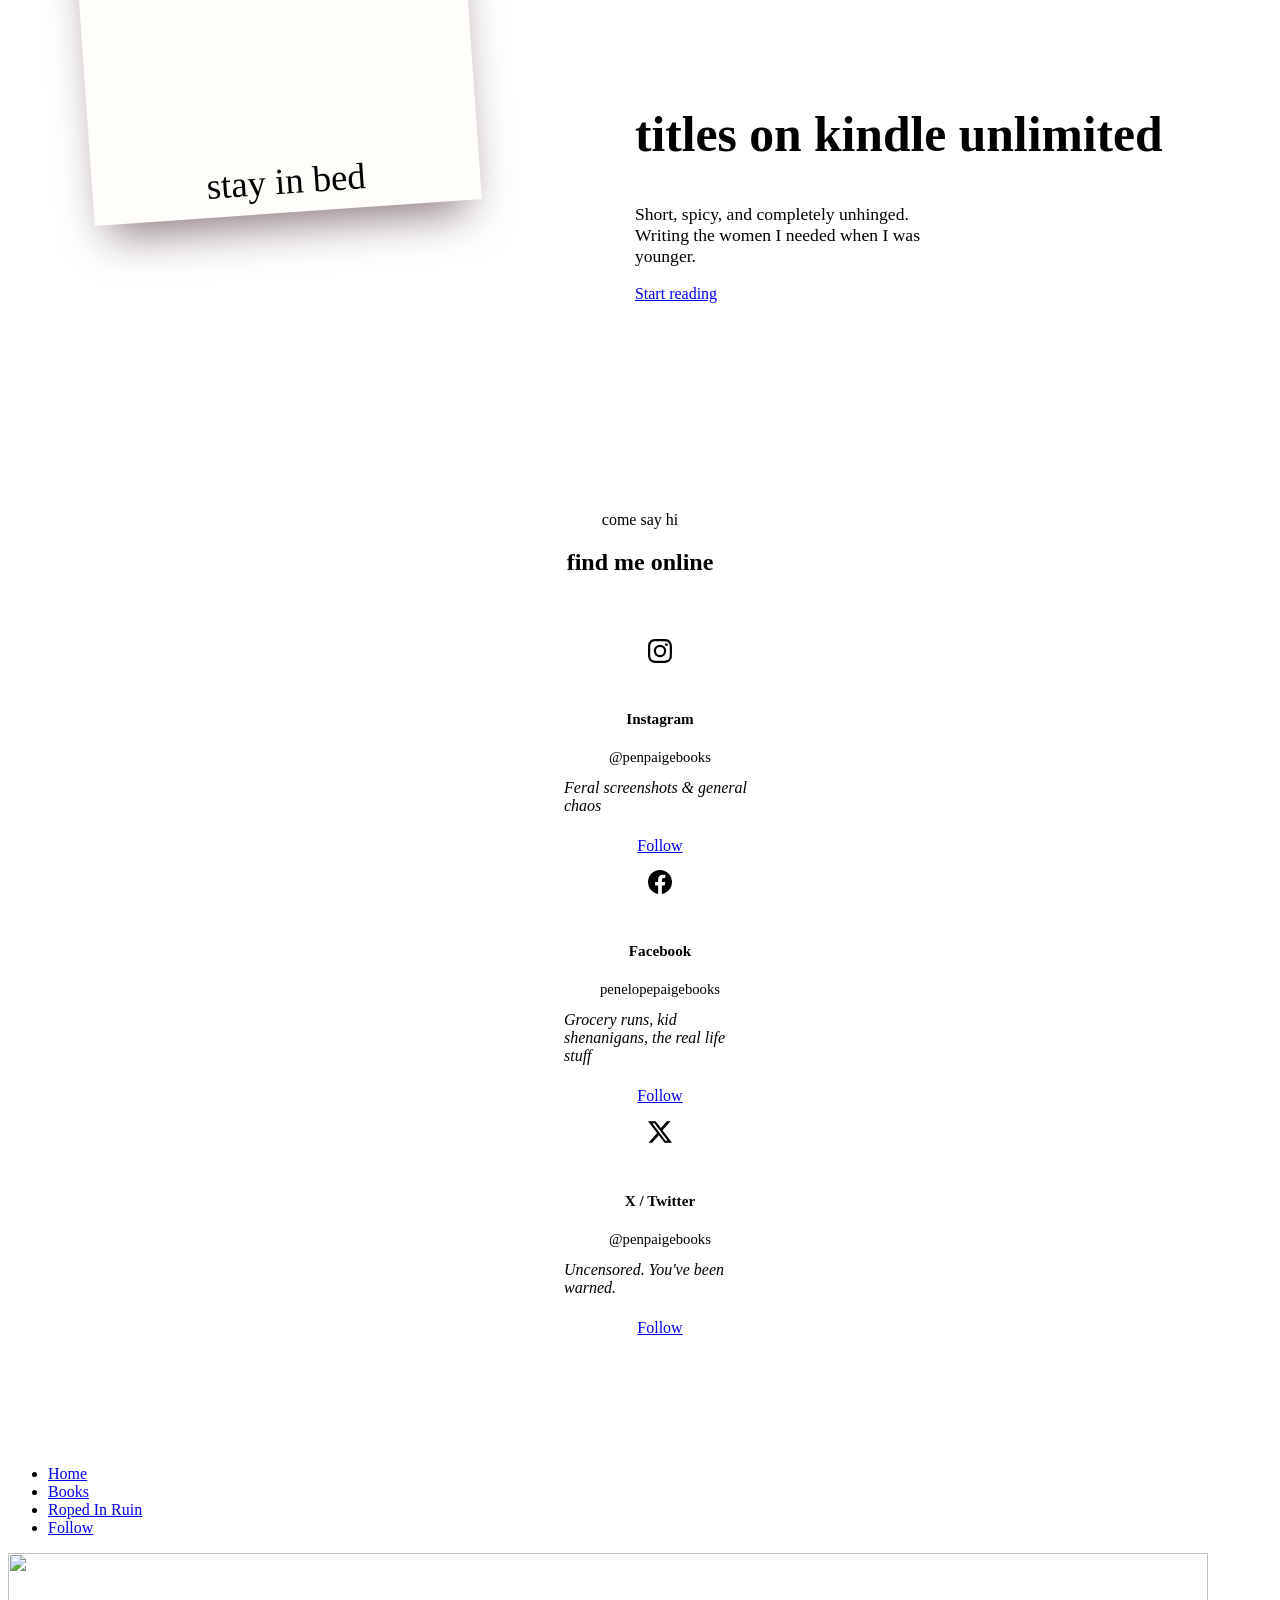
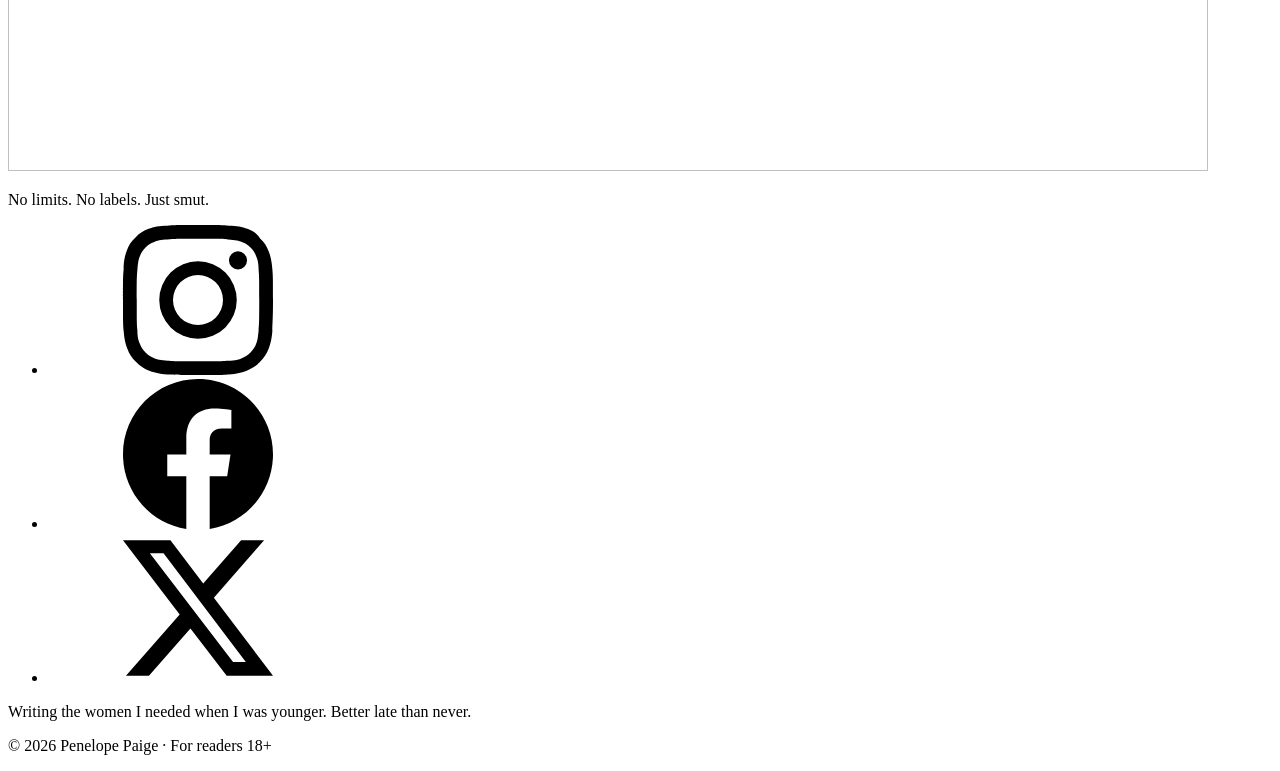
==== commit c4fc2ea6: "Redesign in light: cream paper, lipstick red, blush Moves the whole site off the dark palette, which" ====
--- a/public/index.html
+++ b/public/index.html
@@ -9,7 +9,7 @@
   <link rel="icon" type="image/png" sizes="16x16" href="/favicon-16.png" />
   <link rel="apple-touch-icon" href="/apple-touch-icon.png" />
   <link rel="manifest" href="/site.webmanifest" />
-  <meta name="theme-color" content="#140A11" />
+  <meta name="theme-color" content="#FBF5EE" />
   <title>Penelope Paige</title>
   <meta name="description" content="Penelope Paige: 10 titles on Kindle Unlimited — short, spicy, and completely unhinged. Writing the women I needed when I was younger. Better late than never." />
   <link rel="canonical" href="https://penpaigebooks.com/" />
@@ -35,297 +35,289 @@
   </script>
   <link rel="preconnect" href="https://fonts.googleapis.com" />
   <link rel="preconnect" href="https://fonts.gstatic.com" crossorigin />
-  <link href="https://fonts.googleapis.com/css2?family=DM+Sans:opsz,wght@9..40,300;9..40,400;9..40,500&family=Fraunces:ital,opsz,wght@0,9..144,300..700;1,9..144,300..500&display=swap" rel="stylesheet" />
+  <link href="https://fonts.googleapis.com/css2?family=Fraunces:ital,opsz,wght@0,9..144,300..900;1,9..144,300..700&family=Josefin+Sans:wght@400;600&family=Mrs+Saint+Delafield&display=swap" rel="stylesheet" />
   <link rel="preload" as="image" href="/img/wordmark.webp" type="image/webp" />
   <link rel="stylesheet" href="/css/site.css" />
   <script defer data-domain="penpaigebooks.com" src="https://plausible.thompsonblack.us/js/script.outbound-links.file-downloads.tagged-events.js"></script>
   <style>
-    /* ── Hero ── */
+    /* ── Hero: the rumpled sheets, with a cream panel laid on top ── */
     .hero {
       position: relative;
-      isolation: isolate;
-      min-height: min(92svh, 820px);
-      display: flex;
-      flex-direction: column;
-      overflow: hidden;
-    }
-    /* The rumpled bedsheets, pushed into the dark and warmed with the brand red */
-    .hero::before {
-      content: '';
-      position: absolute; inset: 0; z-index: -2;
-      background: url("/img/sheets.jpg") center 35% / cover no-repeat;
-      filter: grayscale(1) contrast(1.15) brightness(.62);
-    }
-    .hero::after {
-      content: '';
-      position: absolute; inset: 0; z-index: -1;
-      background:
-        radial-gradient(70% 55% at 50% 42%, rgba(200, 32, 58, .28) 0%, transparent 70%),
-        linear-gradient(180deg, rgba(20, 10, 17, .72) 0%, rgba(30, 10, 22, .55) 40%, var(--ink) 100%);
-      mix-blend-mode: normal;
-    }
-    .hero-body {
-      flex: 1;
-      display: flex; flex-direction: column; align-items: center; justify-content: center;
+      min-height: clamp(460px, 72vh, 700px);
+      display: grid; place-items: center;
+      padding: clamp(2.5rem, 7vw, 4.5rem) var(--gutter);
+      background: #E9E3E0 url("/img/sheets.jpg") center 40% / cover no-repeat;
+    }
+    .hero::before {   /* warm the gray sheets toward blush */
+      content: ''; position: absolute; inset: 0;
+      background: linear-gradient(160deg, #F6D3CF 0%, #EDB9BF 55%, #E3A3B2 100%);
+      mix-blend-mode: multiply; opacity: .62;
+    }
+    .panel {
+      position: relative;
+      width: min(100%, 560px);
+      background: var(--paper);
+      padding: clamp(2.25rem, 6vw, 3.5rem) clamp(1.5rem, 5vw, 3rem);
       text-align: center;
-      padding-block: clamp(2rem, 8vw, 4rem) clamp(4rem, 10vw, 6rem);
-    }
-    .hero h1 { width: min(100%, 680px); }
-    .hero h1 img {
-      width: 100%; height: auto;
-      filter: drop-shadow(0 14px 30px rgba(0,0,0,.55));
-    }
-    .hero .tag {
-      margin-top: clamp(1rem, 3vw, 1.5rem);
-      font-size: clamp(.68rem, 2.4vw, .85rem);
-      font-weight: 500; letter-spacing: .32em; text-transform: uppercase;
-      color: var(--blue);
-    }
-    .hero .pitch {
-      margin-top: clamp(1.4rem, 4vw, 2rem);
-      font-family: var(--serif); font-weight: 300; font-style: italic;
-      font-size: clamp(1.15rem, 4vw, 1.5rem); line-height: 1.4;
-      color: var(--cream); max-width: 30ch; text-wrap: balance;
-    }
-    .hero .ctas { margin-top: clamp(1.75rem, 5vw, 2.5rem); display: flex; flex-wrap: wrap; gap: .75rem; justify-content: center; }
-    .hero .ctas .btn-ghost { background: rgba(20, 10, 17, .35); backdrop-filter: blur(6px); -webkit-backdrop-filter: blur(6px); }
-    @media (max-width: 420px) { .hero .ctas .btn { width: 100%; } }
-
-    .scroll-cue {
-      position: absolute; left: 50%; bottom: 1.25rem; transform: translateX(-50%);
-      width: 1px; height: 42px;
-      background: linear-gradient(180deg, transparent, var(--rose));
-      animation: cue 2.4s var(--ease) infinite;
-    }
-    @keyframes cue { 0%, 100% { opacity: .2; transform: translateX(-50%) scaleY(.6); transform-origin: top; } 50% { opacity: 1; transform: translateX(-50%) scaleY(1); } }
-
-    main { overflow-x: clip; }
-
-    /* ── Featured release ── */
-    .feature {
-      display: grid;
-      grid-template-columns: minmax(0, 340px) minmax(0, 1fr);
-      gap: clamp(2rem, 6vw, 4.5rem);
-      align-items: center;
-    }
-    .feature-cover { position: relative; }
-    .feature-cover::before {
-      content: ''; position: absolute; inset: 12% -10% -6% -10%; z-index: -1;
-      background: radial-gradient(closest-side, rgba(200, 32, 58, .45), transparent);
-      filter: blur(20px);
-    }
-    .feature-cover .cover { transform: rotate(-2deg); }
-    .feature .display { font-size: clamp(2.5rem, 7vw, 4.25rem); margin-top: .85rem; }
-    .feature .series {
-      margin-top: 1rem; color: var(--cream-2);
-      font-family: var(--serif); font-style: italic; font-size: 1.15rem;
-    }
-    .feature .lede { margin-top: 1.1rem; }
-    .meta {
-      margin-top: 1.75rem; display: grid; grid-template-columns: repeat(2, max-content);
-      border-block: 1px solid var(--line);
-    }
-    .meta > div { padding: .85rem 1.75rem .85rem 0; }
-    .meta > div + div { padding-left: 1.75rem; border-left: 1px solid var(--line); }
-    .meta dt { font-size: .66rem; letter-spacing: .2em; text-transform: uppercase; color: var(--muted); }
-    .meta dd { margin: .15rem 0 0; font-family: var(--serif); font-size: 1.15rem; }
-    .feature .ctas { margin-top: 1.75rem; display: flex; flex-wrap: wrap; gap: .75rem; }
-
-    .shelf { margin-top: 2.5rem; }
-    .shelf p { font-size: .72rem; letter-spacing: .18em; text-transform: uppercase; color: var(--muted); margin-bottom: .9rem; }
-    .shelf a { display: grid; grid-template-columns: repeat(4, 1fr); gap: .65rem; text-decoration: none; max-width: 380px; }
-    .shelf img { transition: transform .25s var(--ease); }
-    .shelf a:hover img { transform: translateY(-4px); }
-    .shelf a:hover img:nth-child(2) { transition-delay: .03s; }
-    .shelf a:hover img:nth-child(3) { transition-delay: .06s; }
-    .shelf a:hover img:nth-child(4) { transition-delay: .09s; }
-
+      outline: 1.5px solid var(--red); outline-offset: -12px;
+      box-shadow: 0 30px 60px -30px rgba(94, 21, 41, .45);
+    }
+    .panel .script { font-size: clamp(2.5rem, 9vw, 3.8rem); }
+    .panel .headline { color: var(--red); font-size: clamp(3.2rem, 13vw, 5.6rem); }
+    .panel p:not([class]) { margin: 1.1rem auto 0; max-width: 30ch; color: var(--ink-2); font-size: 1.05rem; }
+    .panel .btn { margin-top: 1.6rem; }
+
+    /* ── Latest release ── */
+    .latest { background: var(--blush); }
+    .latest .wrap {
+      display: grid; grid-template-columns: minmax(0, 5fr) minmax(0, 7fr);
+      gap: clamp(2.25rem, 7vw, 5.5rem); align-items: center;
+      padding-block: clamp(3.5rem, 9vw, 6rem);
+    }
+    .latest .book3d { max-width: 360px; justify-self: center; transform: rotate(-3deg); }
+    .latest .headline { color: var(--wine); }
+    .latest .label { color: var(--red); margin-top: 1.1rem; }
+    .latest p:not([class]) { margin-top: 1rem; max-width: 44ch; color: var(--ink-2); }
+    .latest .facts { margin-top: 1.5rem; display: flex; flex-wrap: wrap; gap: .4rem 2rem; }
+    .latest .facts dt { font-family: var(--label); font-size: .68rem; letter-spacing: .2em; text-transform: uppercase; color: var(--ink-2); }
+    .latest .facts dd { font-weight: 600; font-size: 1.2rem; color: var(--wine); }
+    .latest .ctas { margin-top: 1.75rem; display: flex; flex-wrap: wrap; gap: .75rem; }
     @media (max-width: 760px) {
-      .feature { grid-template-columns: 1fr; }
-      .feature-cover { width: min(64%, 260px); margin-inline: auto; }
-    }
-
-    /* ── Kindle Unlimited band ── */
-    .ku {
-      position: relative; overflow: hidden;
-      border: 1px solid var(--line);
-      border-radius: calc(var(--radius) + 6px);
-      background:
-        radial-gradient(80% 120% at 100% 0%, rgba(229, 138, 170, .16), transparent 60%),
-        linear-gradient(135deg, var(--ink-3), var(--ink-2));
-      padding: clamp(1.75rem, 6vw, 3.25rem);
-      display: grid; grid-template-columns: auto 1fr auto; gap: clamp(1.25rem, 4vw, 2.5rem); align-items: center;
-    }
-    .ku .count {
-      font-family: var(--serif); font-weight: 600; font-size: clamp(4rem, 14vw, 7rem); line-height: .85;
-      color: var(--rose); letter-spacing: -.04em;
-    }
-    .ku h2 { font-family: var(--serif); font-weight: 500; font-size: clamp(1.5rem, 4.5vw, 2.1rem); line-height: 1.1; }
-    .ku p { margin-top: .5rem; color: var(--cream-2); font-weight: 300; }
-    @media (max-width: 700px) {
-      .ku { grid-template-columns: auto 1fr; }
-      .ku .btn { grid-column: 1 / -1; }
-    }
-
-    /* ── Socials ── */
-    .socials { display: grid; grid-template-columns: repeat(3, 1fr); gap: 1rem; }
-    .social {
-      display: flex; flex-direction: column; gap: 1.4rem;
-      padding: 1.5rem; min-height: 190px;
-      border: 1px solid var(--line); border-radius: var(--radius);
-      background: var(--ink-2);
-      text-decoration: none;
-      transition: border-color .2s, background .2s, transform .25s var(--ease);
-    }
-    .social:hover { border-color: var(--rose); background: var(--ink-3); transform: translateY(-3px); }
-    .social .top { display: flex; justify-content: space-between; align-items: center; color: var(--rose); }
-    .social .arr { color: var(--muted); transition: color .2s, transform .2s var(--ease); }
-    .social:hover .arr { color: var(--rose); transform: translate(3px, -3px); }
-    .social .name { margin-top: auto; font-family: var(--serif); font-size: 1.4rem; line-height: 1.15; }
-    .social .handle { display: block; margin-top: .1rem; font-size: .8rem; color: var(--muted); letter-spacing: .02em; }
-    .social .sub { margin-top: .5rem; font-size: .92rem; color: var(--cream-2); font-weight: 300; line-height: 1.45; }
+      .latest .wrap { grid-template-columns: 1fr; text-align: center; }
+      .latest .book3d { width: min(66%, 260px); }
+      .latest p:not([class]) { margin-inline: auto; }
+      .latest .facts, .latest .ctas { justify-content: center; }
+    }
+
+    /* ── Series row ── */
+    .series { padding-block: clamp(3.5rem, 9vw, 6rem); text-align: center; }
+    .series .headline { color: var(--red); }
+    .series .sub { margin: 1.1rem auto 0; max-width: 46ch; color: var(--ink-2); }
+    .shelf {
+      margin-top: clamp(2.25rem, 6vw, 3.5rem);
+      display: grid; grid-template-columns: repeat(5, minmax(0, 1fr)); gap: clamp(.9rem, 2.5vw, 2rem);
+      text-align: left;
+    }
+    .shelf a { text-decoration: none; display: block; }
+    .shelf .book3d { transition: transform .3s var(--ease); }
+    .shelf a:hover .book3d { transform: translateY(-6px) rotate(-1.5deg); }
+    .shelf .t { display: block; margin-top: 1rem; font-weight: 700; font-size: 1.05rem; line-height: 1.2; }
+    .shelf .d { display: block; margin-top: .3rem; font-family: var(--label); font-size: .68rem; letter-spacing: .18em; text-transform: uppercase; color: var(--red); }
+    .series .btn { margin-top: clamp(2.25rem, 5vw, 3rem); }
     @media (max-width: 760px) {
-      .socials { grid-template-columns: 1fr; gap: .75rem; }
-      .social { min-height: 0; flex-direction: row; align-items: center; gap: 1rem; padding: 1.1rem 1.2rem; }
-      .social .top { order: 0; }
-      .social .top .arr { display: none; }
-      .social .txt { flex: 1; }
-      .social .name { font-size: 1.2rem; }
-      .social .handle { display: none; }
-      .social .sub { margin-top: .15rem; font-size: .85rem; }
-    }
+      .shelf { grid-template-columns: repeat(2, minmax(0, 1fr)); }
+      .shelf li:first-child { grid-column: 1 / -1; width: calc(50% - .45rem); margin-inline: auto; }
+    }
+
+    /* ── Kindle Unlimited: red block with a polaroid of the sheets ── */
+    .ku { background: var(--red); color: var(--paper); overflow: hidden; }
+    .ku .wrap {
+      display: grid; grid-template-columns: minmax(0, 5fr) minmax(0, 6fr);
+      gap: clamp(2.5rem, 8vw, 6rem); align-items: center;
+      padding-block: clamp(3.5rem, 9vw, 6rem);
+    }
+    .polaroid {
+      justify-self: center; width: min(100%, 360px);
+      background: #FFFDF9; padding: 14px 14px 64px;
+      transform: rotate(-4deg);
+      box-shadow: 0 25px 45px -15px rgba(40, 5, 15, .55);
+      position: relative;
+    }
+    .polaroid img { width: 100%; height: auto; aspect-ratio: 1; object-fit: cover; object-position: 40% 60%; filter: sepia(.15) saturate(.9); }
+    .polaroid figcaption {
+      position: absolute; left: 0; right: 0; bottom: 12px; text-align: center;
+      font-family: var(--script); font-size: 2.3rem; line-height: 1; color: var(--red);
+    }
+    .ku .script { color: var(--blush); }
+    .ku .count { font-weight: 900; font-size: clamp(5rem, 16vw, 8.5rem); line-height: .85; letter-spacing: -.05em; }
+    .ku .headline { font-size: clamp(2rem, 6vw, 3.1rem); }
+    .ku p:not([class]) { margin-top: 1rem; max-width: 36ch; color: var(--blush); font-size: 1.1rem; }
+    .ku .btn { margin-top: 1.75rem; }
+    @media (max-width: 760px) {
+      .ku .wrap { grid-template-columns: 1fr; text-align: center; }
+      .polaroid { width: min(78%, 300px); }
+      .ku p:not([class]) { margin-inline: auto; }
+    }
+
+    /* ── Follow ── */
+    .follow { padding-block: clamp(3.5rem, 9vw, 6rem); }
+    .follow .stack { text-align: center; margin-bottom: clamp(2rem, 5vw, 3rem); }
+    .follow .headline { color: var(--wine); }
+    .follow .ic {
+      display: grid; place-items: center; width: 54px; height: 54px; margin: 0 auto 1.1rem;
+      border-radius: 50%; background: var(--red); color: var(--paper);
+    }
+    .follow .ic svg { width: 24px; height: 24px; fill: currentColor; }
+    .follow h3 { color: var(--red); font-size: .95rem; }
+    .follow .handle { display: block; margin-top: .35rem; font-size: .92rem; color: var(--ink-2); }
+    .follow li { display: flex; flex-direction: column; align-items: center; }
+    .follow li .btn { margin-top: auto; }
+    .follow p:not([class]) { margin: .8rem auto 1.4rem; max-width: 24ch; font-style: italic; color: var(--ink); }
   </style>
 </head>
 <body>
+  <svg width="0" height="0" style="position:absolute" aria-hidden="true">
+    <symbol id="i-ig" viewBox="0 0 24 24"><path d="M12 2.2c3.2 0 3.6 0 4.8.1 1.2.1 1.8.2 2.2.4.6.2 1 .5 1.4.9.4.4.7.8.9 1.4.2.4.4 1 .4 2.2.1 1.3.1 1.6.1 4.8s0 3.6-.1 4.8c-.1 1.2-.2 1.8-.4 2.2-.2.6-.5 1-.9 1.4-.4.4-.8.7-1.4.9-.4.2-1 .4-2.2.4-1.3.1-1.6.1-4.8.1s-3.6 0-4.8-.1c-1.2-.1-1.8-.2-2.2-.4-.6-.2-1-.5-1.4-.9-.4-.4-.7-.8-.9-1.4-.2-.4-.4-1-.4-2.2C2.2 15.6 2.2 15.2 2.2 12s0-3.6.1-4.8c.1-1.2.2-1.8.4-2.2.2-.6.5-1 .9-1.4.4-.4.8-.7 1.4-.9.4-.2 1-.4 2.2-.4C8.4 2.2 8.8 2.2 12 2.2M12 0C8.7 0 8.3 0 7.1.1 5.8.1 4.9.3 4.1.6c-.8.3-1.5.7-2.1 1.4C1.3 2.6.9 3.3.6 4.1.3 4.9.1 5.8.1 7.1 0 8.3 0 8.7 0 12s0 3.7.1 4.9c.1 1.3.3 2.2.6 2.9.3.8.7 1.5 1.4 2.1.7.7 1.3 1.1 2.1 1.4.8.3 1.6.5 2.9.6 1.2 0 1.6.1 4.9.1s3.7 0 4.9-.1c1.3-.1 2.2-.3 2.9-.6.8-.3 1.5-.7 2.1-1.4.7-.7 1.1-1.3 1.4-2.1.3-.8.5-1.6.6-2.9 0-1.2.1-1.6.1-4.9s0-3.7-.1-4.9c-.1-1.3-.3-2.2-.6-2.9-.3-.8-.7-1.5-1.4-2.1C21.4 1.3 20.7.9 19.9.6 19.1.3 18.2.1 16.9.1 15.7 0 15.3 0 12 0zm0 5.8a6.2 6.2 0 1 0 0 12.4 6.2 6.2 0 0 0 0-12.4zM12 16a4 4 0 1 1 0-8 4 4 0 0 1 0 8zm6.4-11.8a1.4 1.4 0 1 0 0 2.9 1.4 1.4 0 0 0 0-2.9z"/></symbol>
+    <symbol id="i-fb" viewBox="0 0 24 24"><path d="M24 12.07C24 5.4 18.63 0 12 0S0 5.4 0 12.07C0 18.1 4.39 23.1 10.13 24v-8.44H7.08v-3.49h3.05V9.41c0-3.02 1.79-4.7 4.53-4.7 1.31 0 2.68.24 2.68.24v2.97h-1.51c-1.49 0-1.96.93-1.96 1.89v2.26h3.33l-.53 3.49h-2.8V24C19.61 23.1 24 18.1 24 12.07z"/></symbol>
+    <symbol id="i-x" viewBox="0 0 24 24"><path d="M18.9 1.15h3.68l-8.04 9.19L24 22.85h-7.41l-5.8-7.58-6.64 7.58H.47l8.6-9.83L0 1.15h7.59l5.24 6.93 6.07-6.93zm-1.29 19.5h2.04L6.49 3.24H4.3l13.31 17.41z"/></symbol>
+  </svg>
+
   <a class="skip" href="#main">Skip to content</a>
 
-  <header class="hero">
-    <div class="wrap site-head">
-      <span aria-hidden="true"></span>
-      <nav class="site-nav" aria-label="Site">
-        <a href="#books">Books</a>
-        <a href="/roped-in-ruin/">Roped In Ruin</a>
-        <a href="#follow" class="opt">Follow</a>
-      </nav>
+  <div class="announce label"><a href="https://a.co/d/0gMCRXif" target="_blank" rel="noopener">Buckle Up, Buttercup<span class="wide"> · out April 23, 2027</span> · pre-order now</a></div>
+
+  <header class="mast">
+    <div class="wrap mast-row">
+      <a class="btn btn-red btn-sm" href="https://www.amazon.com/author/penelopepaige" target="_blank" rel="noopener">Read on KU</a>
+      <h1 class="logo"><img src="/img/wordmark.webp" alt="Penelope Paige" width="1200" height="218" fetchpriority="high" /></h1>
+      <ul class="soc" aria-label="Penelope Paige on social media">
+        <li><a href="https://instagram.com/penpaigebooks" target="_blank" rel="noopener" aria-label="Instagram"><svg aria-hidden="true"><use href="#i-ig" /></svg></a></li>
+        <li><a href="https://www.facebook.com/penelopepaigebooks" target="_blank" rel="noopener" aria-label="Facebook"><svg aria-hidden="true"><use href="#i-fb" /></svg></a></li>
+        <li><a href="https://x.com/penpaigebooks" target="_blank" rel="noopener" aria-label="X"><svg aria-hidden="true"><use href="#i-x" /></svg></a></li>
+      </ul>
     </div>
-
-    <div class="wrap hero-body">
-      <h1>
-        <img src="/img/wordmark.webp" alt="Penelope Paige" width="1200" height="218" fetchpriority="high" />
-      </h1>
-      <p class="tag">No limits. No labels. Just smut.</p>
-      <p class="pitch">Short, spicy, and completely unhinged.</p>
-      <div class="ctas">
-        <a class="btn btn-primary" href="https://www.amazon.com/author/penelopepaige" target="_blank" rel="noopener">Read on Kindle Unlimited <span class="arr" aria-hidden="true">→</span></a>
-        <a class="btn btn-ghost" href="#new">What's next</a>
+  </header>
+
+  <nav class="navband" aria-label="Site">
+    <ul class="label">
+      <li><a href="/" aria-current="page">Home</a></li>
+      <li><a href="https://www.amazon.com/author/penelopepaige" target="_blank" rel="noopener">Books</a></li>
+      <li><a href="/roped-in-ruin/">Roped In Ruin</a></li>
+      <li><a href="#follow">Follow</a></li>
+    </ul>
+  </nav>
+
+  <main id="main">
+
+    <section class="hero" aria-labelledby="hero-title">
+      <div class="panel stack">
+        <p class="script">no limits. no labels.</p>
+        <h2 class="headline" id="hero-title">just smut.</h2>
+        <p>Short, spicy, and completely unhinged &mdash; ten of them, on Kindle Unlimited.</p>
+        <a class="btn btn-red" href="https://www.amazon.com/author/penelopepaige" target="_blank" rel="noopener">Shop all books</a>
+      </div>
+    </section>
+
+    <div class="ribbon label" aria-hidden="true">
+      <div class="ribbon-track">
+        <span>No limits</span><span>No labels</span><span>Just smut</span><span>No limits</span><span>No labels</span><span>Just smut</span><span>No limits</span><span>No labels</span><span>Just smut</span>
+        <span>No limits</span><span>No labels</span><span>Just smut</span><span>No limits</span><span>No labels</span><span>Just smut</span><span>No limits</span><span>No labels</span><span>Just smut</span>
       </div>
     </div>
-    <span class="scroll-cue" aria-hidden="true"></span>
-  </header>
-
-  <main id="main">
-
-    <section class="section" id="new" aria-labelledby="new-title">
-      <div class="wrap feature">
-        <a class="feature-cover" href="https://a.co/d/0gMCRXif" target="_blank" rel="noopener" aria-label="Pre-order Buckle Up, Buttercup on Amazon">
-          <img class="cover" src="/roped-in-ruin/covers/buckle-up-buttercup.jpg" alt="Buckle Up, Buttercup cover" width="938" height="1500" />
+
+    <section class="latest" id="new" aria-labelledby="new-title">
+      <div class="wrap">
+        <a class="book3d" href="https://a.co/d/0gMCRXif" target="_blank" rel="noopener" aria-label="Pre-order Buckle Up, Buttercup on Amazon">
+          <img src="/roped-in-ruin/covers/buckle-up-buttercup.jpg" alt="Buckle Up, Buttercup cover" width="938" height="1500" />
         </a>
-        <div>
-          <p class="eyebrow">Up for pre-order</p>
-          <h2 class="display" id="new-title">Buckle Up, <em>Buttercup</em></h2>
-          <p class="series">Book four of <a href="/roped-in-ruin/">Roped In Ruin</a></p>
-          <p class="lede">A four-author, shared-world series of cowboys, con men, and debts that don't stay buried.</p>
-          <dl class="meta">
-            <div><dt>Release</dt><dd>Apr 23, 2027</dd></div>
+        <div class="stack">
+          <p class="script">coming soon</p>
+          <h2 class="headline" id="new-title">buckle up, buttercup</h2>
+          <p class="label">Roped In Ruin · Book Four</p>
+          <p>A four-author, shared-world series of cowboys, con men, and debts that don't stay buried. Ride in for the drawl. Stay because you're already in too deep.</p>
+          <dl class="facts">
+            <div><dt>Release</dt><dd>April 23, 2027</dd></div>
             <div><dt>Series</dt><dd>4 books · 2 duets</dd></div>
           </dl>
           <div class="ctas">
-            <a class="btn btn-primary" href="https://a.co/d/0gMCRXif" target="_blank" rel="noopener">Pre-order on Amazon <span class="arr" aria-hidden="true">→</span></a>
-            <a class="btn btn-ghost" href="/roped-in-ruin/">See the series</a>
-          </div>
-          <div class="shelf">
-            <p>Also in Roped In Ruin</p>
-            <a href="/roped-in-ruin/" aria-label="The rest of the Roped In Ruin series">
-              <img class="cover" src="/roped-in-ruin/covers/ruined-joy.jpg" alt="" width="1250" height="2000" loading="lazy" decoding="async" />
-              <img class="cover" src="/roped-in-ruin/covers/giddy-up-gorgeous.jpg" alt="" width="938" height="1500" loading="lazy" decoding="async" />
-              <img class="cover" src="/roped-in-ruin/covers/round-em-up-rambler.jpg" alt="" width="938" height="1500" loading="lazy" decoding="async" />
-              <img class="cover" src="/roped-in-ruin/covers/saddle-up-spitfire.jpg" alt="" width="1313" height="2000" loading="lazy" decoding="async" />
-            </a>
+            <a class="btn btn-red" href="https://a.co/d/0gMCRXif" target="_blank" rel="noopener">Pre-order</a>
+            <a class="btn btn-line" href="/roped-in-ruin/">The series</a>
           </div>
         </div>
       </div>
     </section>
 
-    <section class="section" id="books" aria-labelledby="books-title" style="padding-top:0">
+    <div class="ribbon red label" aria-hidden="true">
+      <div class="ribbon-track">
+        <span>Pre-order now</span><span>Out April 23, 2027</span><span>Pre-order now</span><span>Out April 23, 2027</span><span>Pre-order now</span><span>Out April 23, 2027</span>
+        <span>Pre-order now</span><span>Out April 23, 2027</span><span>Pre-order now</span><span>Out April 23, 2027</span><span>Pre-order now</span><span>Out April 23, 2027</span>
+      </div>
+    </div>
+
+    <section class="series wrap" aria-labelledby="series-title">
+      <div class="stack">
+        <p class="script">saddle up,</p>
+        <h2 class="headline" id="series-title">roped in ruin</h2>
+      </div>
+      <p class="sub">Four books. Two duets. One hell of a ride &mdash; a shared world from Dahlia Grae, Nix Marie, Sadie Winchester, and me.</p>
+      <ul class="shelf">
+        <li><a href="/roped-in-ruin/"><span class="book3d"><img src="/roped-in-ruin/covers/ruined-joy.jpg" alt="" width="1250" height="2000" loading="lazy" decoding="async" /></span><span class="t">Ruined Joy</span><span class="d">Prequel · Nov 3</span></a></li>
+        <li><a href="/roped-in-ruin/"><span class="book3d"><img src="/roped-in-ruin/covers/giddy-up-gorgeous.jpg" alt="" width="938" height="1500" loading="lazy" decoding="async" /></span><span class="t">Giddy Up, Gorgeous</span><span class="d">Book 1 · Jan 23</span></a></li>
+        <li><a href="/roped-in-ruin/"><span class="book3d"><img src="/roped-in-ruin/covers/round-em-up-rambler.jpg" alt="" width="938" height="1500" loading="lazy" decoding="async" /></span><span class="t">Round &rsquo;Em Up, Rambler</span><span class="d">Book 2 · Feb 23</span></a></li>
+        <li><a href="/roped-in-ruin/"><span class="book3d"><img src="/roped-in-ruin/covers/saddle-up-spitfire.jpg" alt="" width="1313" height="2000" loading="lazy" decoding="async" /></span><span class="t">Saddle Up, Spitfire</span><span class="d">Book 3 · Mar 23</span></a></li>
+        <li><a href="/roped-in-ruin/"><span class="book3d"><img src="/roped-in-ruin/covers/buckle-up-buttercup.jpg" alt="" width="938" height="1500" loading="lazy" decoding="async" /></span><span class="t">Buckle Up, Buttercup</span><span class="d">Book 4 · Apr 23</span></a></li>
+      </ul>
+      <a class="btn btn-line" href="/roped-in-ruin/">See the series</a>
+    </section>
+
+    <section class="ku" id="books" aria-labelledby="ku-title">
       <div class="wrap">
-        <div class="ku">
-          <span class="count" aria-hidden="true">10</span>
-          <div>
-            <h2 id="books-title">Ten titles on Kindle Unlimited</h2>
-            <p>Short, spicy, and completely unhinged. Binge the lot.</p>
-          </div>
-          <a class="btn btn-primary" href="https://www.amazon.com/author/penelopepaige" target="_blank" rel="noopener">Start reading <span class="arr" aria-hidden="true">→</span></a>
+        <figure class="polaroid">
+          <img src="/img/sheets.jpg" alt="" width="1200" height="1537" loading="lazy" decoding="async" />
+          <figcaption>stay in bed</figcaption>
+        </figure>
+        <div class="stack">
+          <p class="script">binge the lot</p>
+          <p class="count" aria-hidden="true">10</p>
+          <h2 class="headline" id="ku-title">titles on kindle unlimited</h2>
+          <p>Short, spicy, and completely unhinged. Writing the women I needed when I was younger.</p>
+          <a class="btn btn-cream" href="https://www.amazon.com/author/penelopepaige" target="_blank" rel="noopener">Start reading</a>
         </div>
       </div>
     </section>
 
-    <section class="section" id="follow" aria-labelledby="follow-title" style="padding-top:0">
-      <div class="wrap">
-        <div class="section-head">
-          <h2 id="follow-title">Find me <em>online</em></h2>
-          <span class="ln" aria-hidden="true"></span>
-        </div>
-        <ul class="socials">
-          <li>
-            <a class="social" href="https://instagram.com/penpaigebooks" target="_blank" rel="noopener">
-              <span class="top">
-                <svg class="ico" viewBox="0 0 24 24" aria-hidden="true"><path d="M12 2.2c3.2 0 3.6 0 4.8.1 1.2.1 1.8.2 2.2.4.6.2 1 .5 1.4.9.4.4.7.8.9 1.4.2.4.4 1 .4 2.2.1 1.3.1 1.6.1 4.8s0 3.6-.1 4.8c-.1 1.2-.2 1.8-.4 2.2-.2.6-.5 1-.9 1.4-.4.4-.8.7-1.4.9-.4.2-1 .4-2.2.4-1.3.1-1.6.1-4.8.1s-3.6 0-4.8-.1c-1.2-.1-1.8-.2-2.2-.4-.6-.2-1-.5-1.4-.9-.4-.4-.7-.8-.9-1.4-.2-.4-.4-1-.4-2.2C2.2 15.6 2.2 15.2 2.2 12s0-3.6.1-4.8c.1-1.2.2-1.8.4-2.2.2-.6.5-1 .9-1.4.4-.4.8-.7 1.4-.9.4-.2 1-.4 2.2-.4C8.4 2.2 8.8 2.2 12 2.2M12 0C8.7 0 8.3 0 7.1.1 5.8.1 4.9.3 4.1.6c-.8.3-1.5.7-2.1 1.4C1.3 2.6.9 3.3.6 4.1.3 4.9.1 5.8.1 7.1 0 8.3 0 8.7 0 12s0 3.7.1 4.9c.1 1.3.3 2.2.6 2.9.3.8.7 1.5 1.4 2.1.7.7 1.3 1.1 2.1 1.4.8.3 1.6.5 2.9.6 1.2 0 1.6.1 4.9.1s3.7 0 4.9-.1c1.3-.1 2.2-.3 2.9-.6.8-.3 1.5-.7 2.1-1.4.7-.7 1.1-1.3 1.4-2.1.3-.8.5-1.6.6-2.9 0-1.2.1-1.6.1-4.9s0-3.7-.1-4.9c-.1-1.3-.3-2.2-.6-2.9-.3-.8-.7-1.5-1.4-2.1C21.4 1.3 20.7.9 19.9.6 19.1.3 18.2.1 16.9.1 15.7 0 15.3 0 12 0zm0 5.8a6.2 6.2 0 1 0 0 12.4 6.2 6.2 0 0 0 0-12.4zM12 16a4 4 0 1 1 0-8 4 4 0 0 1 0 8zm6.4-11.8a1.4 1.4 0 1 0 0 2.9 1.4 1.4 0 0 0 0-2.9z"/></svg>
-                <span class="arr" aria-hidden="true">↗</span>
-              </span>
-              <span class="txt">
-                <span class="name">Instagram</span>
-                <span class="handle">@penpaigebooks</span>
-                <span class="sub" style="display:block">Feral screenshots &amp; general chaos</span>
-              </span>
-            </a>
-          </li>
-          <li>
-            <a class="social" href="https://www.facebook.com/penelopepaigebooks" target="_blank" rel="noopener">
-              <span class="top">
-                <svg class="ico" viewBox="0 0 24 24" aria-hidden="true"><path d="M24 12.07C24 5.4 18.63 0 12 0S0 5.4 0 12.07C0 18.1 4.39 23.1 10.13 24v-8.44H7.08v-3.49h3.05V9.41c0-3.02 1.79-4.7 4.53-4.7 1.31 0 2.68.24 2.68.24v2.97h-1.51c-1.49 0-1.96.93-1.96 1.89v2.26h3.33l-.53 3.49h-2.8V24C19.61 23.1 24 18.1 24 12.07z"/></svg>
-                <span class="arr" aria-hidden="true">↗</span>
-              </span>
-              <span class="txt">
-                <span class="name">Facebook</span>
-                <span class="handle">penelopepaigebooks</span>
-                <span class="sub" style="display:block">Grocery runs, kid shenanigans, the real life stuff</span>
-              </span>
-            </a>
-          </li>
-          <li>
-            <a class="social" href="https://x.com/penpaigebooks" target="_blank" rel="noopener">
-              <span class="top">
-                <svg class="ico" viewBox="0 0 24 24" aria-hidden="true"><path d="M18.9 1.15h3.68l-8.04 9.19L24 22.85h-7.41l-5.8-7.58-6.64 7.58H.47l8.6-9.83L0 1.15h7.59l5.24 6.93 6.07-6.93zm-1.29 19.5h2.04L6.49 3.24H4.3l13.31 17.41z"/></svg>
-                <span class="arr" aria-hidden="true">↗</span>
-              </span>
-              <span class="txt">
-                <span class="name">X</span>
-                <span class="handle">@penpaigebooks</span>
-                <span class="sub" style="display:block">Uncensored. You've been warned.</span>
-              </span>
-            </a>
-          </li>
-        </ul>
-      </div>
+    <section class="follow wrap" id="follow" aria-labelledby="follow-title">
+      <div class="stack">
+        <p class="script">come say hi</p>
+        <h2 class="headline headline-sm" id="follow-title">find me online</h2>
+      </div>
+      <ul class="frame-row">
+        <li>
+          <span class="ic"><svg aria-hidden="true"><use href="#i-ig" /></svg></span>
+          <h3 class="label">Instagram</h3>
+          <span class="handle">@penpaigebooks</span>
+          <p>Feral screenshots &amp; general chaos</p>
+          <a class="btn btn-red btn-sm" href="https://instagram.com/penpaigebooks" target="_blank" rel="noopener">Follow</a>
+        </li>
+        <li>
+          <span class="ic"><svg aria-hidden="true"><use href="#i-fb" /></svg></span>
+          <h3 class="label">Facebook</h3>
+          <span class="handle">penelopepaigebooks</span>
+          <p>Grocery runs, kid shenanigans, the real life stuff</p>
+          <a class="btn btn-red btn-sm" href="https://www.facebook.com/penelopepaigebooks" target="_blank" rel="noopener">Follow</a>
+        </li>
+        <li>
+          <span class="ic"><svg aria-hidden="true"><use href="#i-x" /></svg></span>
+          <h3 class="label">X / Twitter</h3>
+          <span class="handle">@penpaigebooks</span>
+          <p>Uncensored. You've been warned.</p>
+          <a class="btn btn-red btn-sm" href="https://x.com/penpaigebooks" target="_blank" rel="noopener">Follow</a>
+        </li>
+      </ul>
     </section>
 
   </main>
 
-  <footer class="site-foot">
-    <div class="wrap">
-      <p class="quote">Writing the women I needed when I was younger. <span class="mark">Better late than never.</span></p>
-      <p class="small">© 2026 Penelope Paige · For readers 18+</p>
+  <footer class="foot">
+    <nav class="foot-nav" aria-label="Footer">
+      <ul class="label">
+        <li><a href="/">Home</a></li>
+        <li><a href="https://www.amazon.com/author/penelopepaige" target="_blank" rel="noopener">Books</a></li>
+        <li><a href="/roped-in-ruin/">Roped In Ruin</a></li>
+        <li><a href="#follow">Follow</a></li>
+      </ul>
+    </nav>
+    <div class="wrap foot-main">
+      <img class="logo" src="/img/wordmark.webp" alt="" width="1200" height="218" loading="lazy" />
+      <p class="tag label">No limits. No labels. Just smut.</p>
+      <ul class="soc" aria-label="Penelope Paige on social media">
+        <li><a href="https://instagram.com/penpaigebooks" target="_blank" rel="noopener" aria-label="Instagram"><svg aria-hidden="true"><use href="#i-ig" /></svg></a></li>
+        <li><a href="https://www.facebook.com/penelopepaigebooks" target="_blank" rel="noopener" aria-label="Facebook"><svg aria-hidden="true"><use href="#i-fb" /></svg></a></li>
+        <li><a href="https://x.com/penpaigebooks" target="_blank" rel="noopener" aria-label="X"><svg aria-hidden="true"><use href="#i-x" /></svg></a></li>
+      </ul>
+      <p class="quote">Writing the women I needed when I was younger. Better late than never.</p>
     </div>
+    <p class="foot-base label">© 2026 Penelope Paige · For readers 18+</p>
   </footer>
 
 </body>
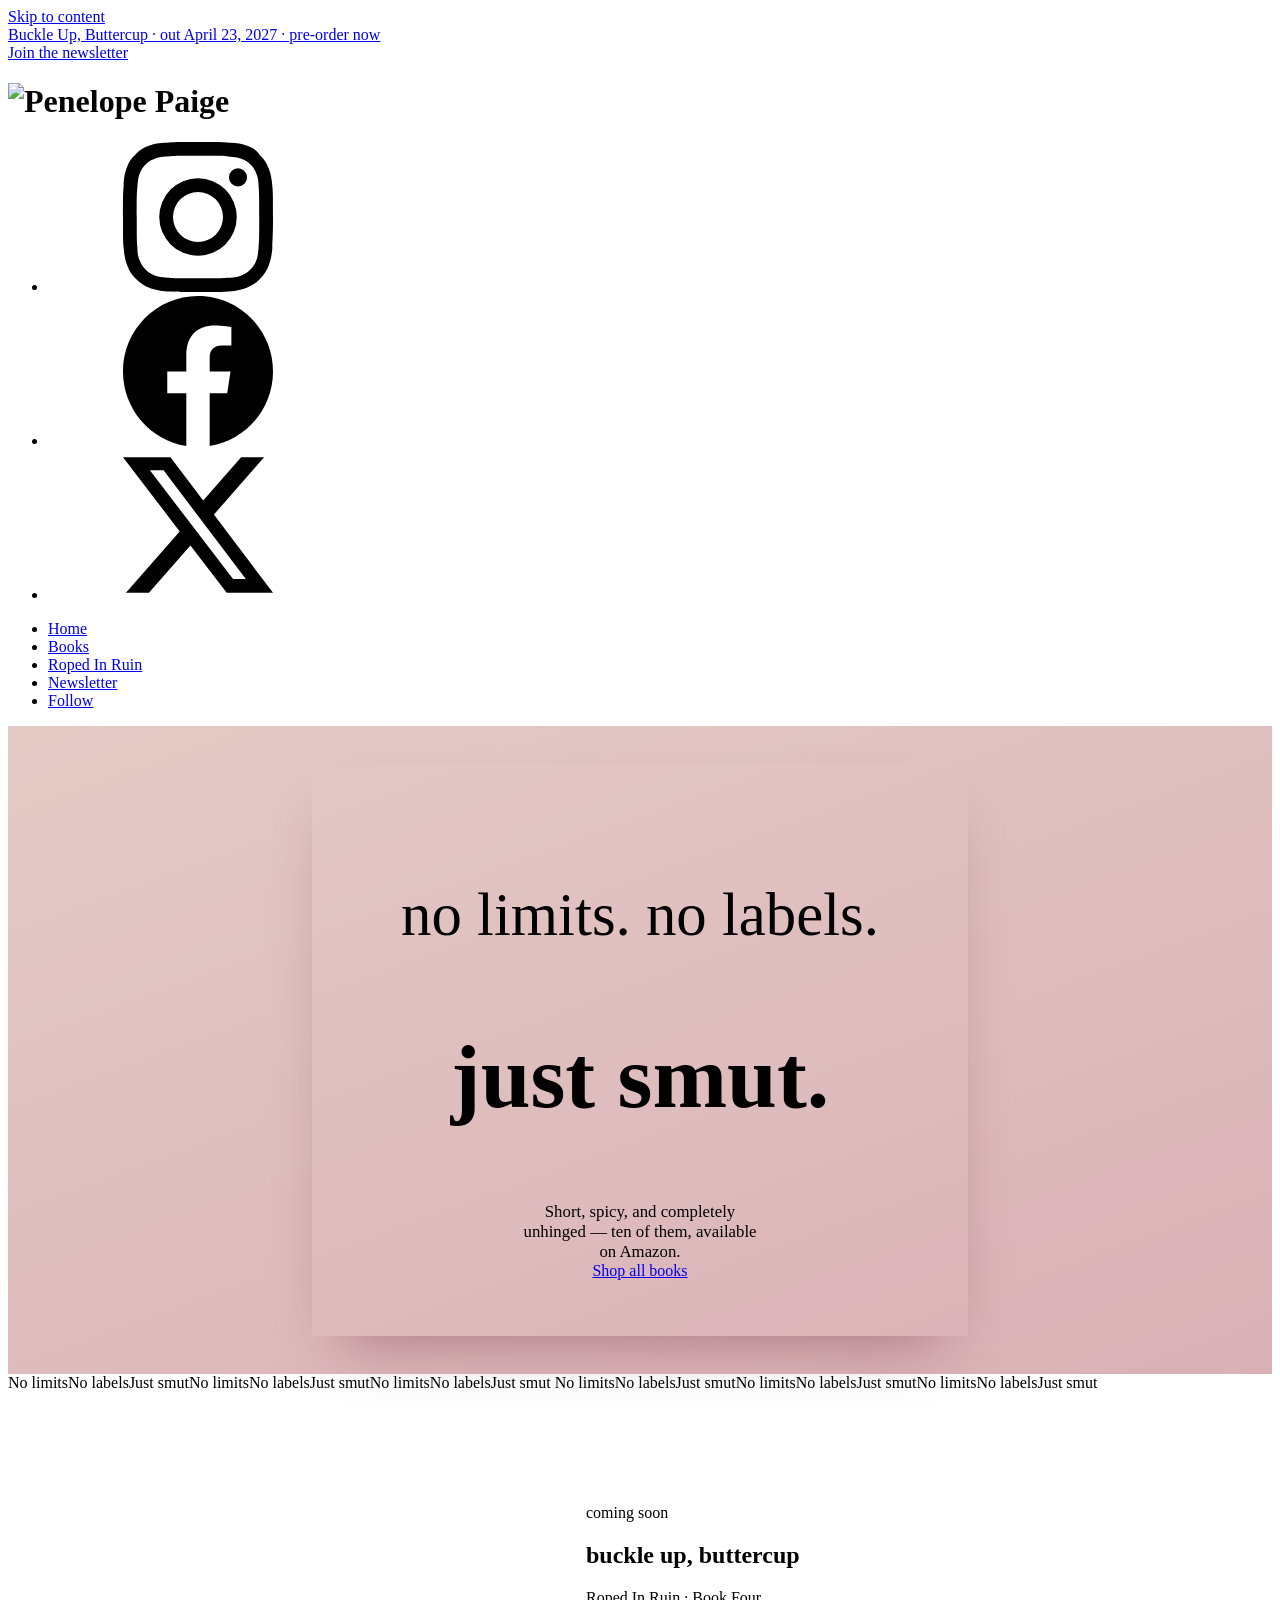
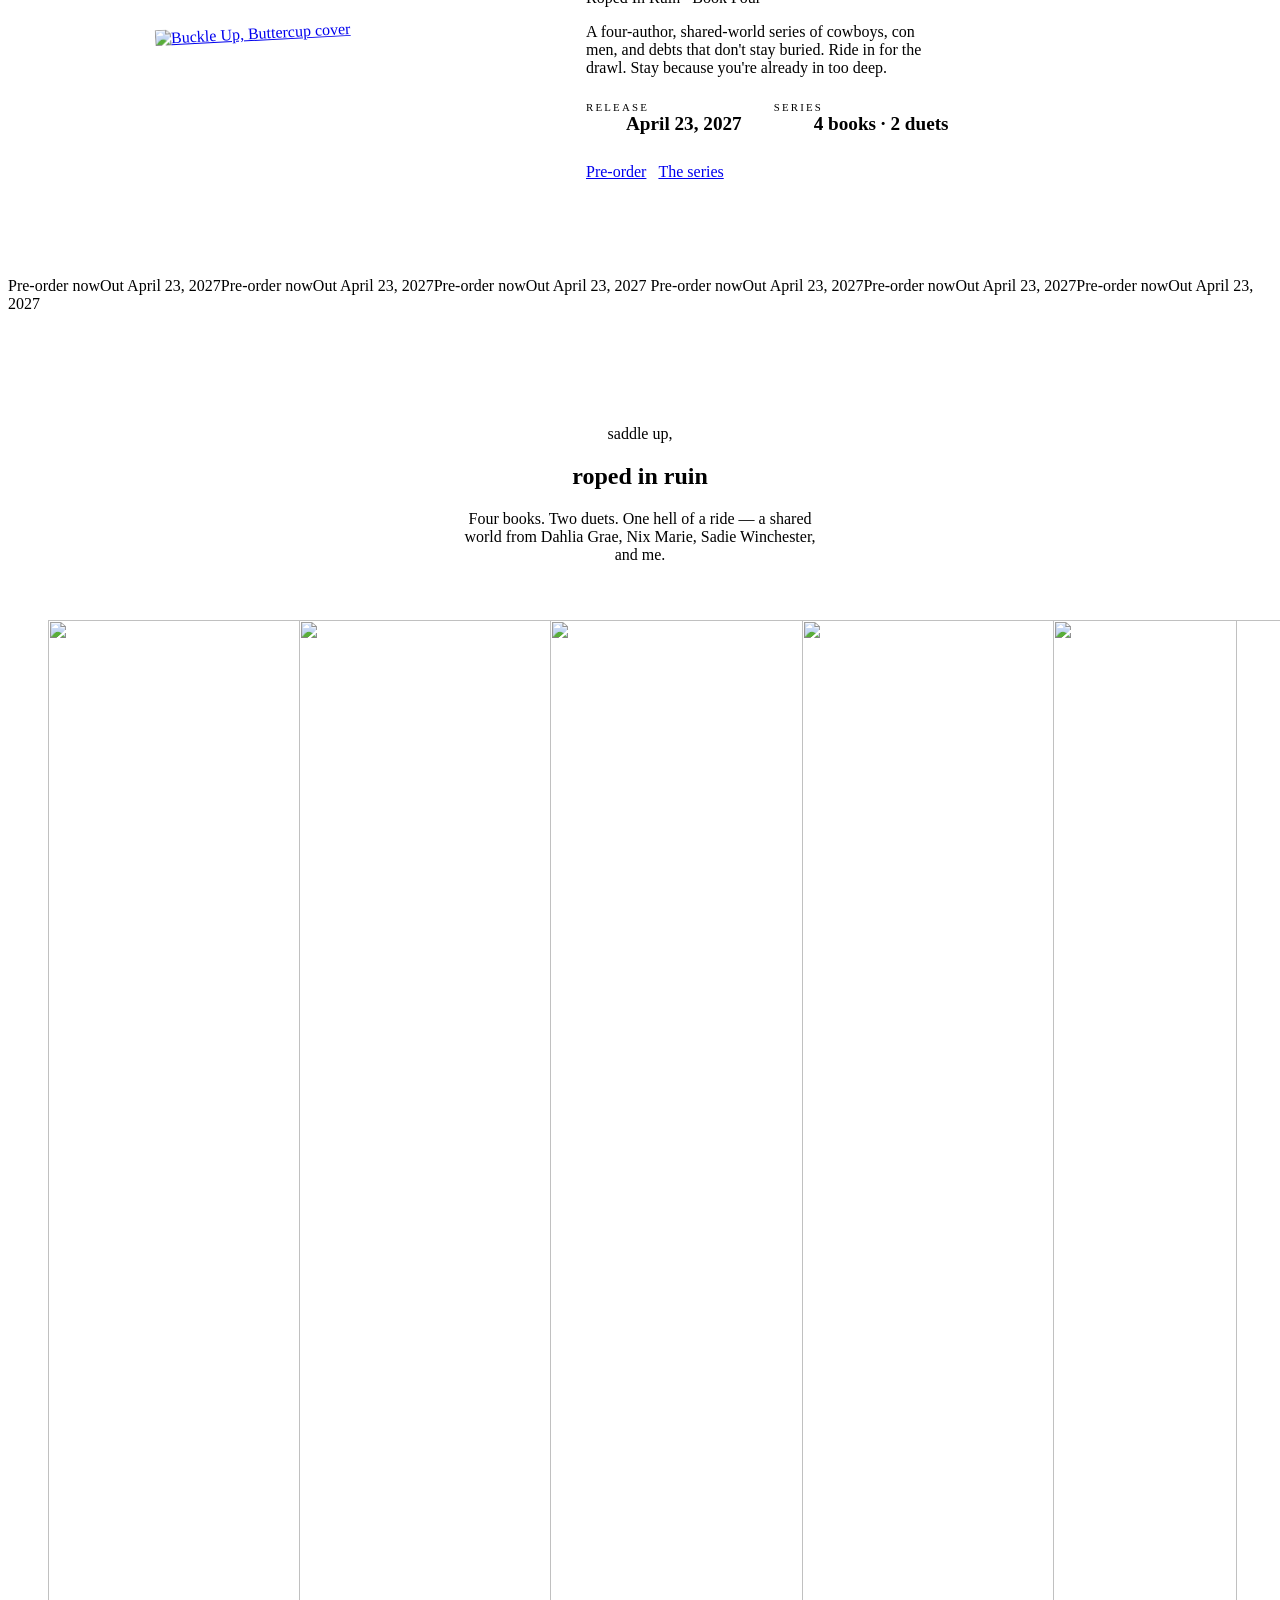
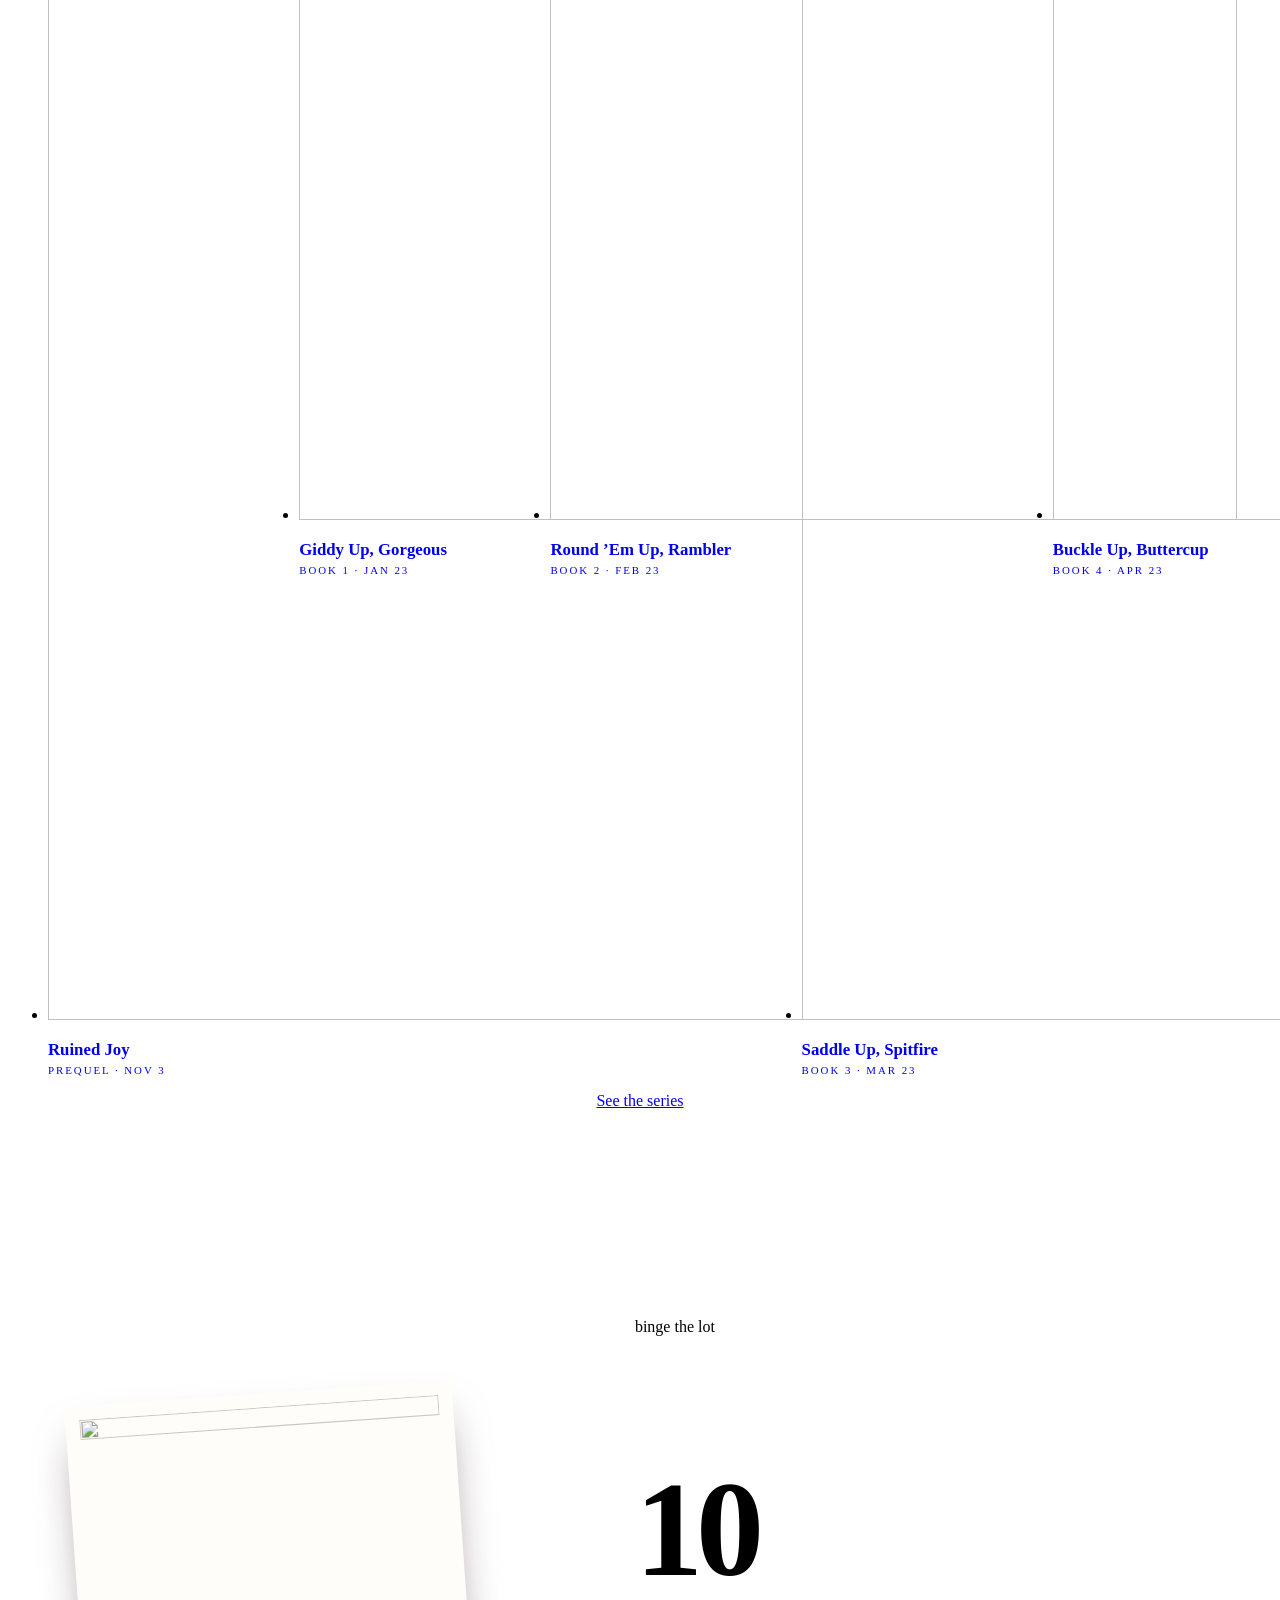
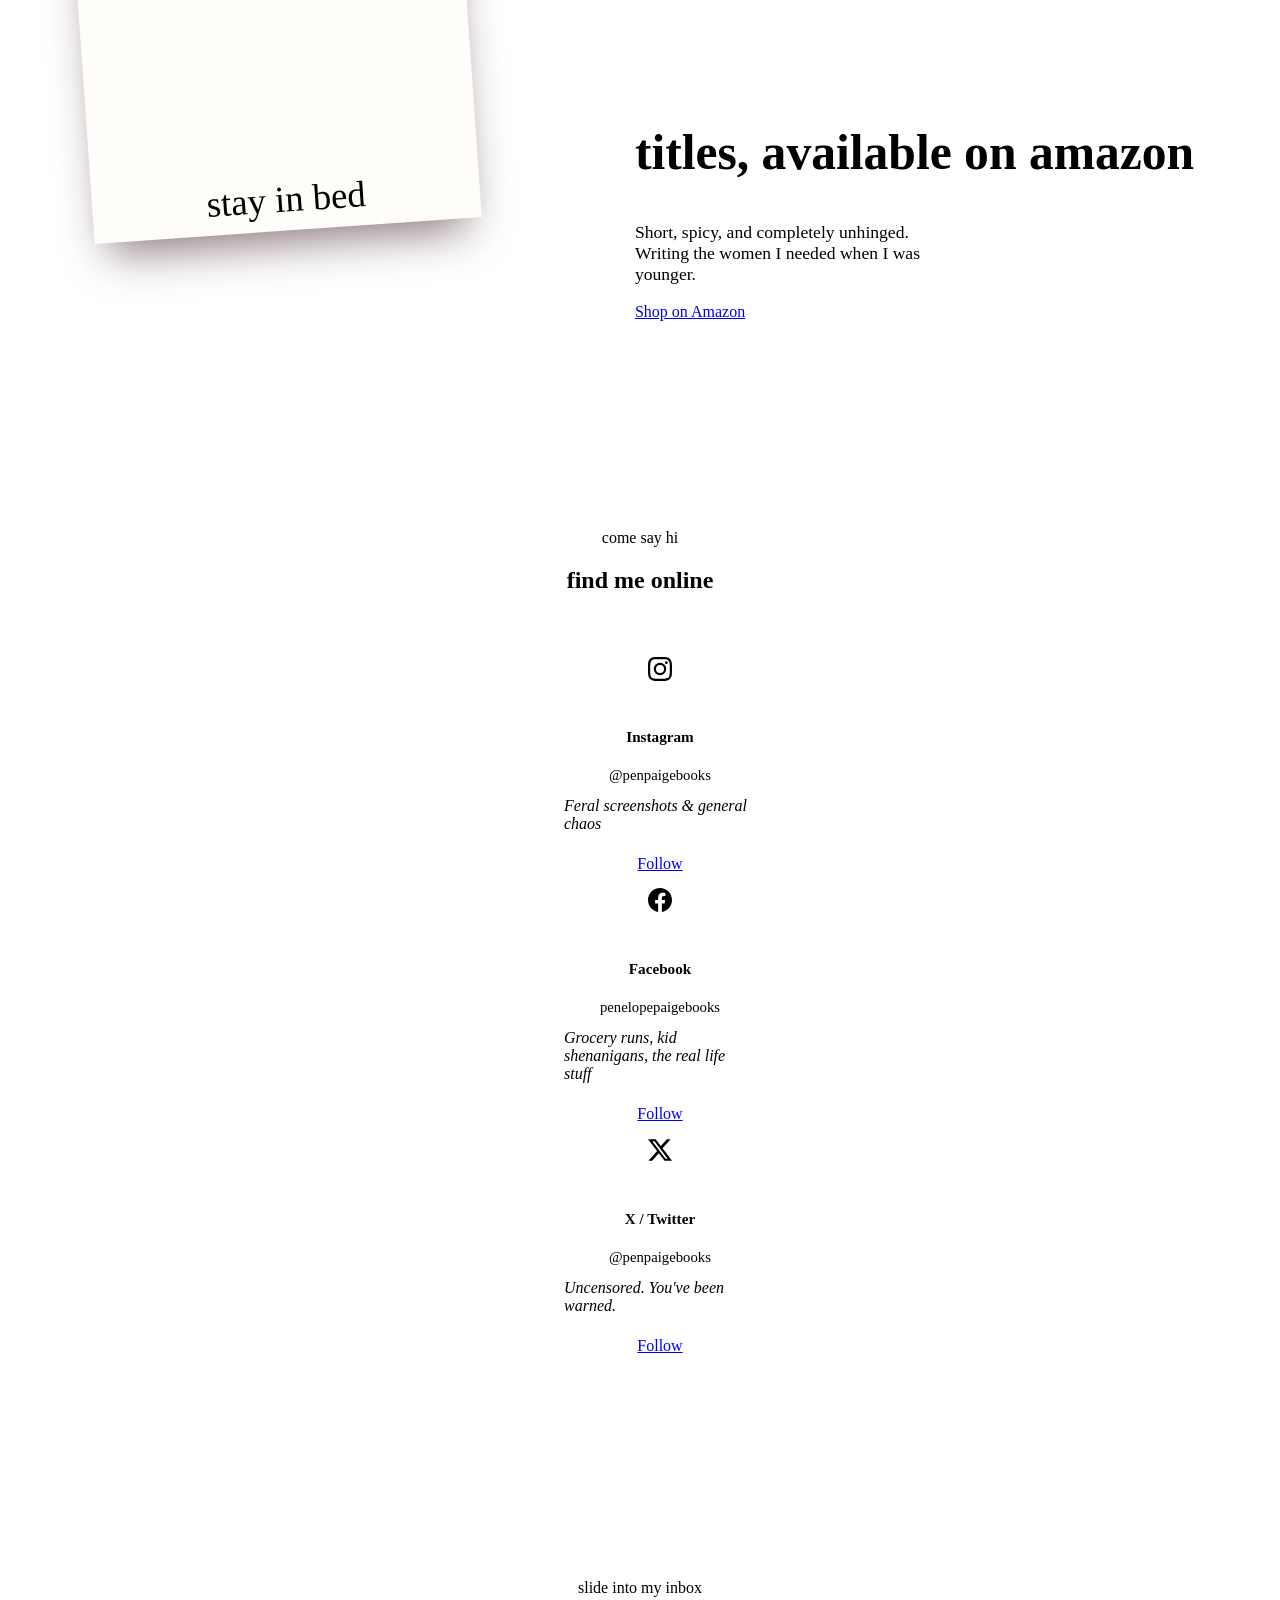
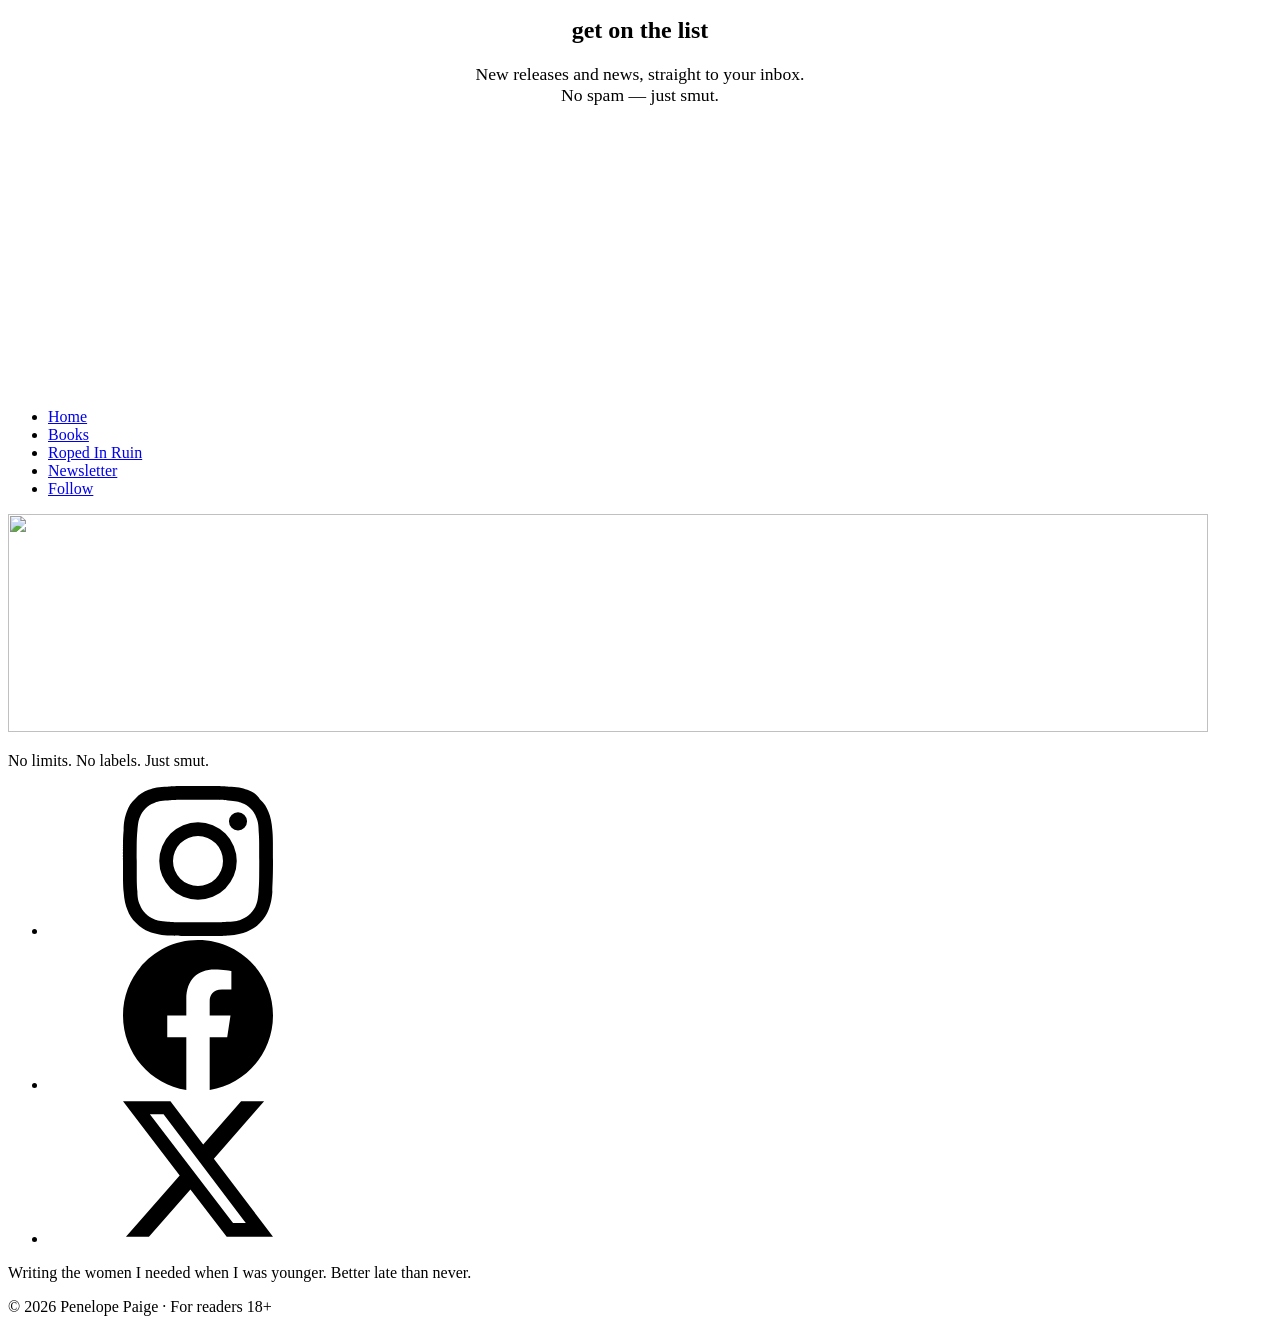
==== commit 6db04dd8: "Drop Kindle Unlimited copy; add newsletter signup and reviews slot Pen's own titles are no longer in" ====
--- a/public/index.html
+++ b/public/index.html
@@ -11,13 +11,13 @@
   <link rel="manifest" href="/site.webmanifest" />
   <meta name="theme-color" content="#FBF5EE" />
   <title>Penelope Paige</title>
-  <meta name="description" content="Penelope Paige: 10 titles on Kindle Unlimited — short, spicy, and completely unhinged. Writing the women I needed when I was younger. Better late than never." />
+  <meta name="description" content="Penelope Paige: 10 titles on Amazon — short, spicy, and completely unhinged. Writing the women I needed when I was younger. Better late than never." />
   <link rel="canonical" href="https://penpaigebooks.com/" />
   <link rel="sitemap" type="application/xml" href="/sitemap-index.xml" />
   <meta property="og:type" content="website" />
   <meta property="og:site_name" content="Penelope Paige" />
   <meta property="og:title" content="Penelope Paige" />
-  <meta property="og:description" content="Penelope Paige: 10 titles on Kindle Unlimited — short, spicy, and completely unhinged. Writing the women I needed when I was younger. Better late than never." />
+  <meta property="og:description" content="Penelope Paige: 10 titles on Amazon — short, spicy, and completely unhinged. Writing the women I needed when I was younger. Better late than never." />
   <meta property="og:url" content="https://penpaigebooks.com/" />
   <meta property="og:image" content="https://penpaigebooks.com/og.png" />
   <meta property="og:image:width" content="1200" />
@@ -109,9 +109,9 @@
       .shelf li:first-child { grid-column: 1 / -1; width: calc(50% - .45rem); margin-inline: auto; }
     }
 
-    /* ── Kindle Unlimited: red block with a polaroid of the sheets ── */
-    .ku { background: var(--red); color: var(--paper); overflow: hidden; }
-    .ku .wrap {
+    /* ── Shop: red block with a polaroid of the sheets ── */
+    .shop { background: var(--red); color: var(--paper); overflow: hidden; }
+    .shop .wrap {
       display: grid; grid-template-columns: minmax(0, 5fr) minmax(0, 6fr);
       gap: clamp(2.5rem, 8vw, 6rem); align-items: center;
       padding-block: clamp(3.5rem, 9vw, 6rem);
@@ -128,16 +128,40 @@
       position: absolute; left: 0; right: 0; bottom: 12px; text-align: center;
       font-family: var(--script); font-size: 2.3rem; line-height: 1; color: var(--red);
     }
-    .ku .script { color: var(--blush); }
-    .ku .count { font-weight: 900; font-size: clamp(5rem, 16vw, 8.5rem); line-height: .85; letter-spacing: -.05em; }
-    .ku .headline { font-size: clamp(2rem, 6vw, 3.1rem); }
-    .ku p:not([class]) { margin-top: 1rem; max-width: 36ch; color: var(--blush); font-size: 1.1rem; }
-    .ku .btn { margin-top: 1.75rem; }
+    .shop .script { color: var(--blush); }
+    .shop .count { font-weight: 900; font-size: clamp(5rem, 16vw, 8.5rem); line-height: .85; letter-spacing: -.05em; }
+    .shop .headline { font-size: clamp(2rem, 6vw, 3.1rem); }
+    .shop p:not([class]) { margin-top: 1rem; max-width: 36ch; color: var(--blush); font-size: 1.1rem; }
+    .shop .btn { margin-top: 1.75rem; }
     @media (max-width: 760px) {
-      .ku .wrap { grid-template-columns: 1fr; text-align: center; }
+      .shop .wrap { grid-template-columns: 1fr; text-align: center; }
       .polaroid { width: min(78%, 300px); }
-      .ku p:not([class]) { margin-inline: auto; }
-    }
+      .shop p:not([class]) { margin-inline: auto; }
+    }
+
+    /* ── Reader reviews ── */
+    .reviews { background: var(--blush); padding-block: clamp(3.5rem, 9vw, 6rem); }
+    .reviews .stack { text-align: center; margin-bottom: clamp(2rem, 5vw, 3rem); }
+    .reviews .headline { color: var(--wine); }
+    .reviews .frame-row { --cols: 3; background: var(--paper); }
+    .review { display: flex; flex-direction: column; align-items: center; height: 100%; }
+    .review .stars { color: var(--red); letter-spacing: .25em; font-size: .95rem; }
+    .review blockquote {
+      margin: 1rem 0 0; font-style: italic; font-weight: 400;
+      font-size: clamp(1.15rem, 2.2vw, 1.3rem); line-height: 1.5; color: var(--ink); text-wrap: pretty;
+    }
+    .review blockquote::before { content: '\201C'; display: block; font-style: normal; font-weight: 900; font-size: 3.5rem; line-height: .6; color: var(--rose); margin-bottom: .35rem; }
+    .review figcaption { margin-top: auto; padding-top: 1.25rem; color: var(--red); font-size: .7rem; }
+    .review figcaption span { display: block; margin-top: .3rem; color: var(--ink-2); letter-spacing: .14em; }
+
+    /* ── Newsletter ── */
+    .newsletter {
+      background: linear-gradient(180deg, var(--paper) 0%, var(--blush) 100%);
+      padding-block: clamp(3.5rem, 9vw, 6rem); text-align: center;
+    }
+    .newsletter .headline { color: var(--red); }
+    .newsletter p:not([class]) { margin: 1.1rem auto 0; max-width: 40ch; color: var(--ink-2); font-size: 1.1rem; }
+    .newsletter .form { margin-top: clamp(1.75rem, 4vw, 2.5rem); min-height: 150px; }
 
     /* ── Follow ── */
     .follow { padding-block: clamp(3.5rem, 9vw, 6rem); }
@@ -168,7 +192,7 @@
 
   <header class="mast">
     <div class="wrap mast-row">
-      <a class="btn btn-red btn-sm" href="https://www.amazon.com/author/penelopepaige" target="_blank" rel="noopener">Read on KU</a>
+      <a class="btn btn-red btn-sm" href="#newsletter">Join the newsletter</a>
       <h1 class="logo"><img src="/img/wordmark.webp" alt="Penelope Paige" width="1200" height="218" fetchpriority="high" /></h1>
       <ul class="soc" aria-label="Penelope Paige on social media">
         <li><a href="https://instagram.com/penpaigebooks" target="_blank" rel="noopener" aria-label="Instagram"><svg aria-hidden="true"><use href="#i-ig" /></svg></a></li>
@@ -183,6 +207,7 @@
       <li><a href="/" aria-current="page">Home</a></li>
       <li><a href="https://www.amazon.com/author/penelopepaige" target="_blank" rel="noopener">Books</a></li>
       <li><a href="/roped-in-ruin/">Roped In Ruin</a></li>
+      <li><a href="#newsletter">Newsletter</a></li>
       <li><a href="#follow">Follow</a></li>
     </ul>
   </nav>
@@ -193,7 +218,7 @@
       <div class="panel stack">
         <p class="script">no limits. no labels.</p>
         <h2 class="headline" id="hero-title">just smut.</h2>
-        <p>Short, spicy, and completely unhinged &mdash; ten of them, on Kindle Unlimited.</p>
+        <p>Short, spicy, and completely unhinged &mdash; ten of them, available on Amazon.</p>
         <a class="btn btn-red" href="https://www.amazon.com/author/penelopepaige" target="_blank" rel="noopener">Shop all books</a>
       </div>
     </section>
@@ -250,7 +275,27 @@
       <a class="btn btn-line" href="/roped-in-ruin/">See the series</a>
     </section>
 
-    <section class="ku" id="books" aria-labelledby="ku-title">
+    <!-- READER REVIEWS: uncomment once real reviews are in. One <li> per review.
+    <section class="reviews" id="reviews" aria-labelledby="reviews-title">
+      <div class="wrap">
+        <div class="stack">
+          <p class="script">don't take my word for it</p>
+          <h2 class="headline headline-sm" id="reviews-title">reader reviews</h2>
+        </div>
+        <ul class="frame-row">
+          <li>
+            <figure class="review">
+              <span class="stars" role="img" aria-label="5 out of 5 stars">★★★★★</span>
+              <blockquote>REVIEW TEXT</blockquote>
+              <figcaption class="label">READER NAME<span>BOOK TITLE · SOURCE</span></figcaption>
+            </figure>
+          </li>
+        </ul>
+      </div>
+    </section>
+    -->
+
+    <section class="shop" id="books" aria-labelledby="shop-title">
       <div class="wrap">
         <figure class="polaroid">
           <img src="/img/sheets.jpg" alt="" width="1200" height="1537" loading="lazy" decoding="async" />
@@ -259,9 +304,9 @@
         <div class="stack">
           <p class="script">binge the lot</p>
           <p class="count" aria-hidden="true">10</p>
-          <h2 class="headline" id="ku-title">titles on kindle unlimited</h2>
+          <h2 class="headline" id="shop-title">titles, available on amazon</h2>
           <p>Short, spicy, and completely unhinged. Writing the women I needed when I was younger.</p>
-          <a class="btn btn-cream" href="https://www.amazon.com/author/penelopepaige" target="_blank" rel="noopener">Start reading</a>
+          <a class="btn btn-cream" href="https://www.amazon.com/author/penelopepaige" target="_blank" rel="noopener">Shop on Amazon</a>
         </div>
       </div>
     </section>
@@ -296,6 +341,19 @@
       </ul>
     </section>
 
+    <section class="newsletter" id="newsletter" aria-labelledby="newsletter-title">
+      <div class="wrap">
+        <div class="stack">
+          <p class="script">slide into my inbox</p>
+          <h2 class="headline" id="newsletter-title">get on the list</h2>
+        </div>
+        <p>New releases and news, straight to your inbox. No spam &mdash; just smut.</p>
+        <div class="form">
+          <script src="https://cdn.sendfox.com/js/embed.js" data-form="3owxkv" data-api="https://sendfox.com" async></script>
+        </div>
+      </div>
+    </section>
+
   </main>
 
   <footer class="foot">
@@ -304,6 +362,7 @@
         <li><a href="/">Home</a></li>
         <li><a href="https://www.amazon.com/author/penelopepaige" target="_blank" rel="noopener">Books</a></li>
         <li><a href="/roped-in-ruin/">Roped In Ruin</a></li>
+        <li><a href="#newsletter">Newsletter</a></li>
         <li><a href="#follow">Follow</a></li>
       </ul>
     </nav>
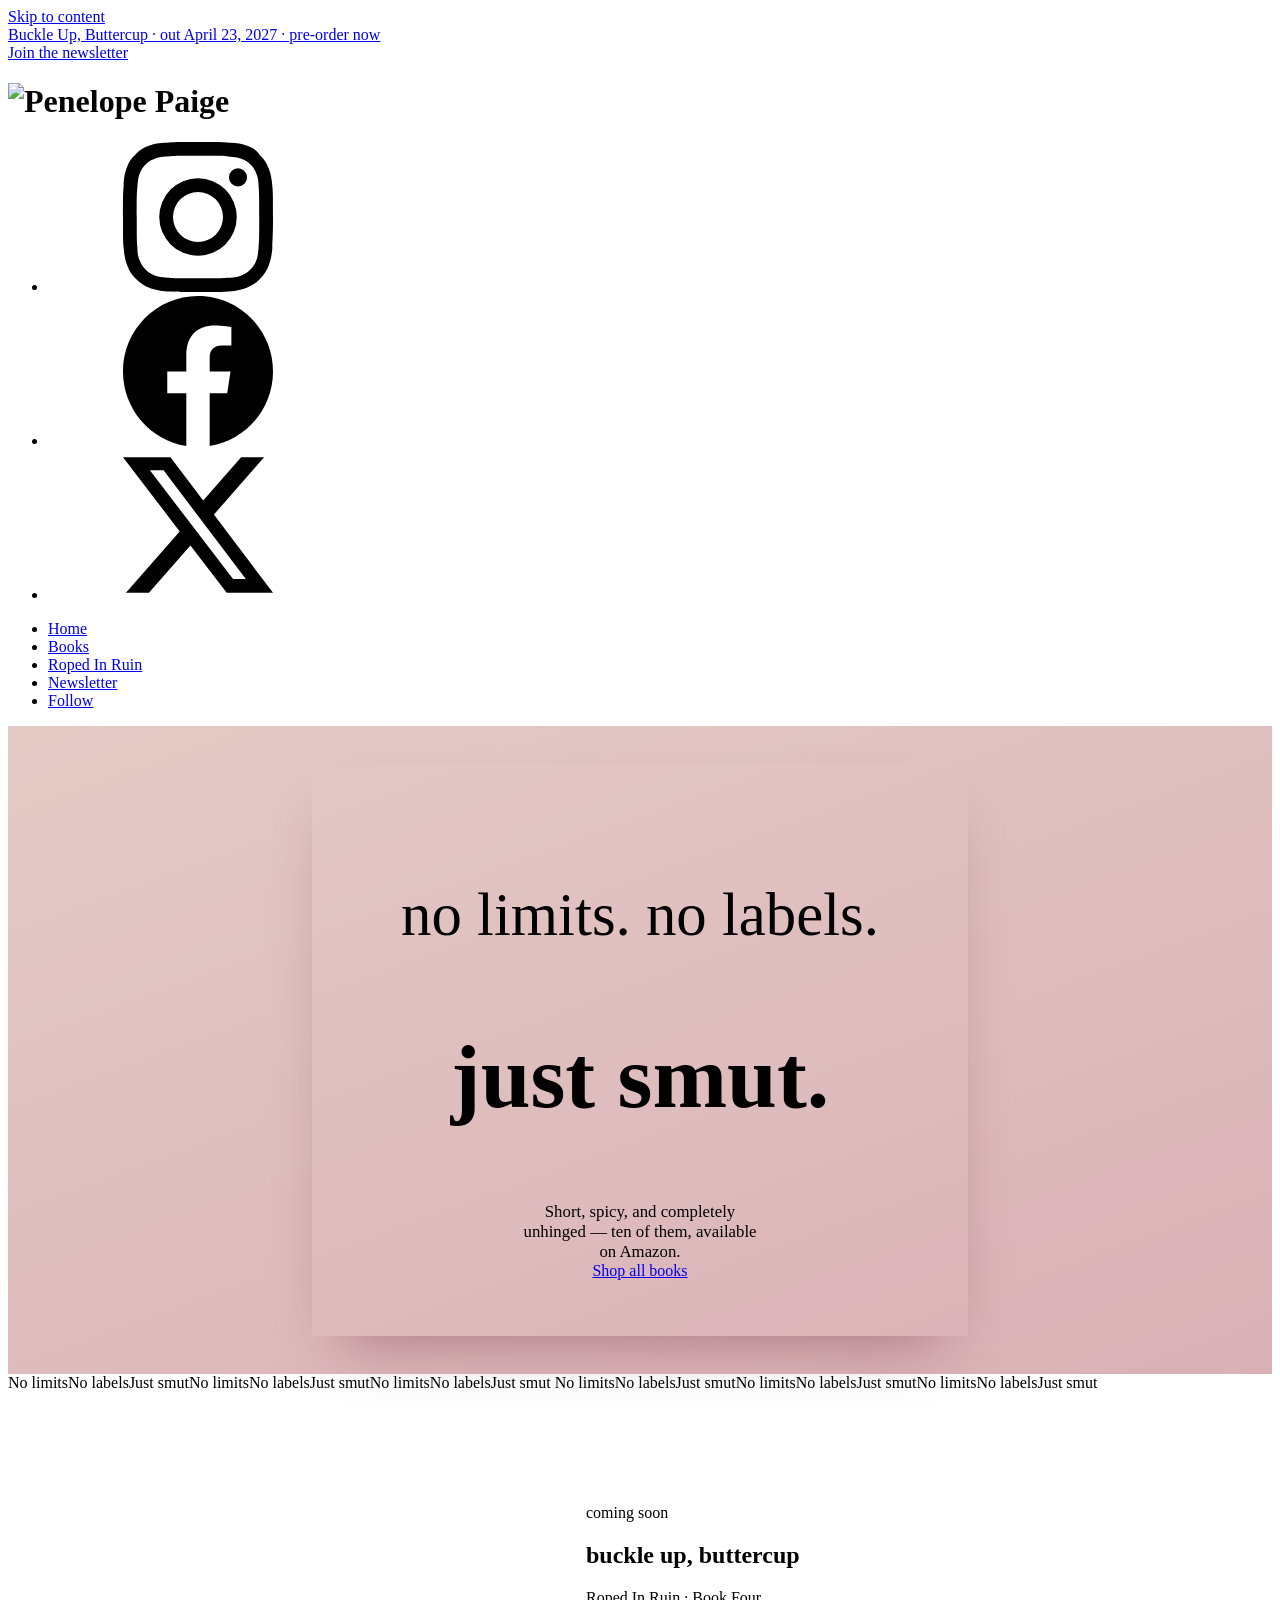
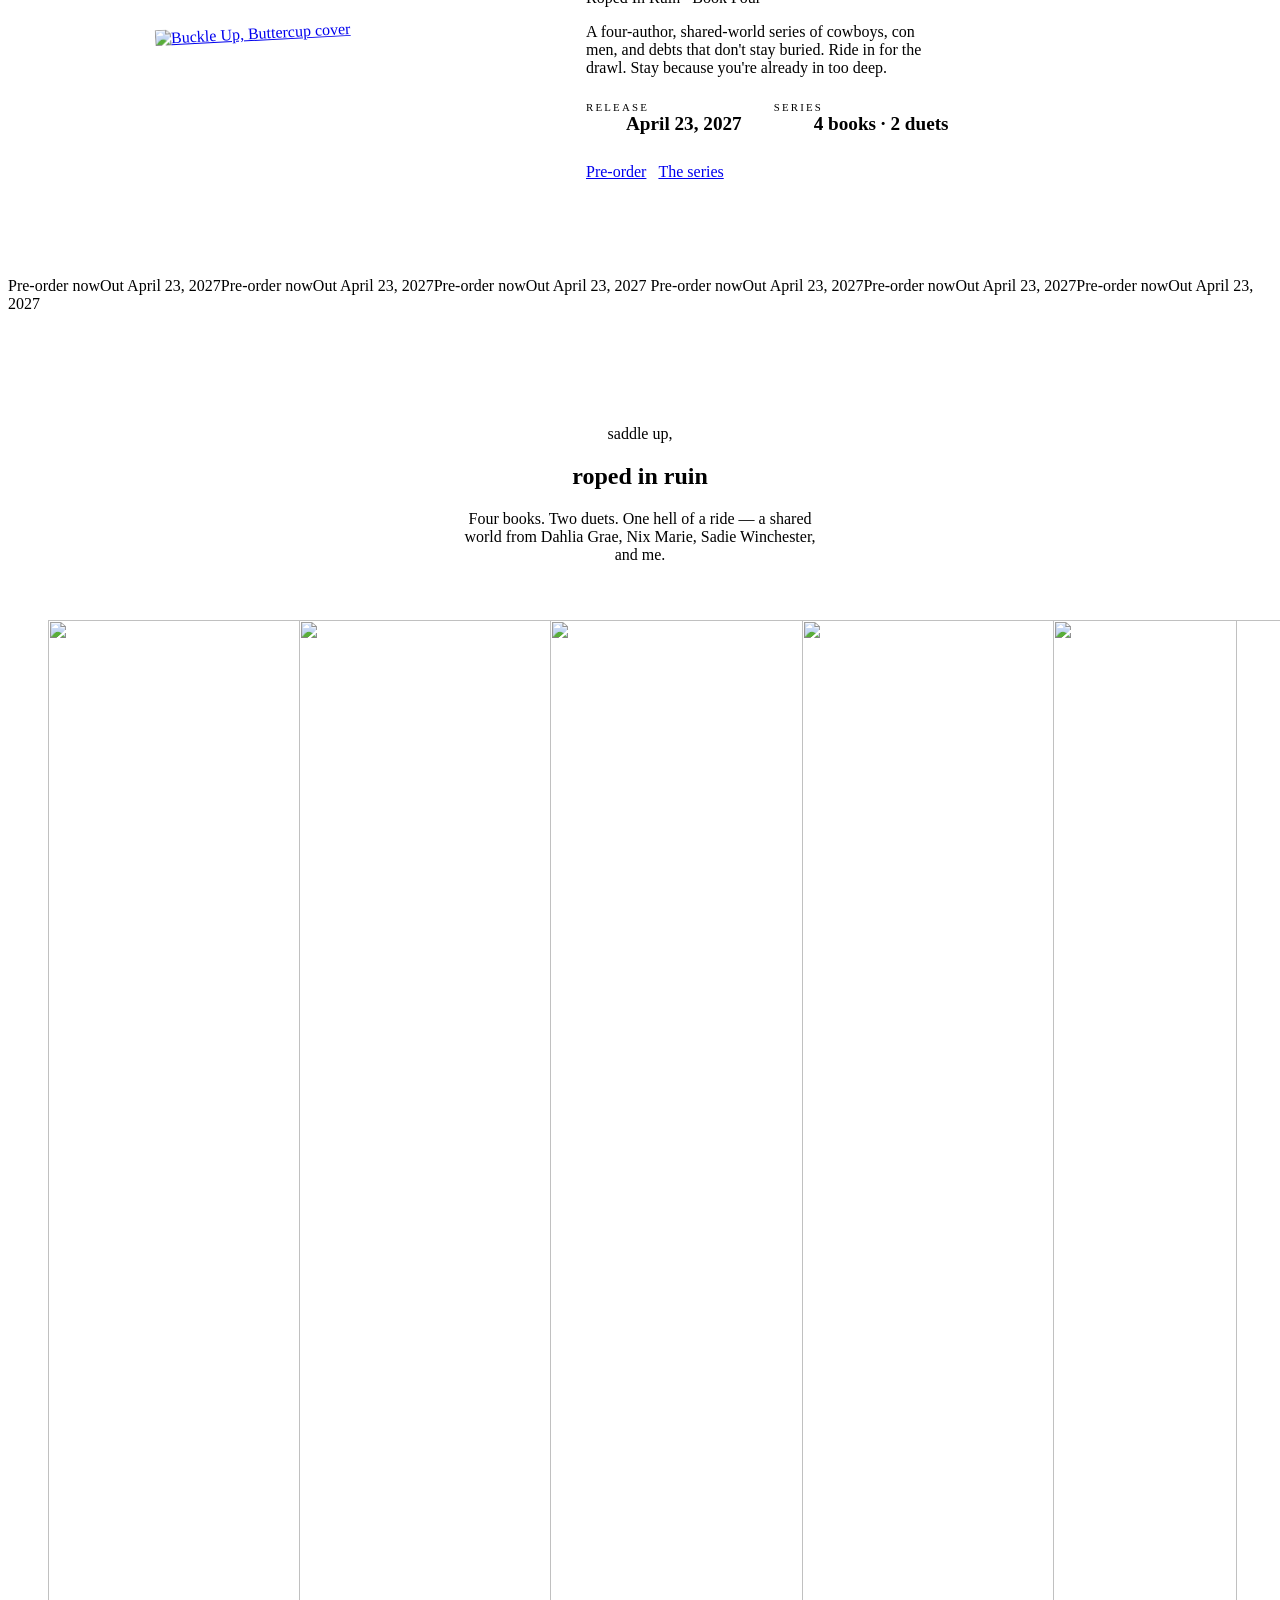
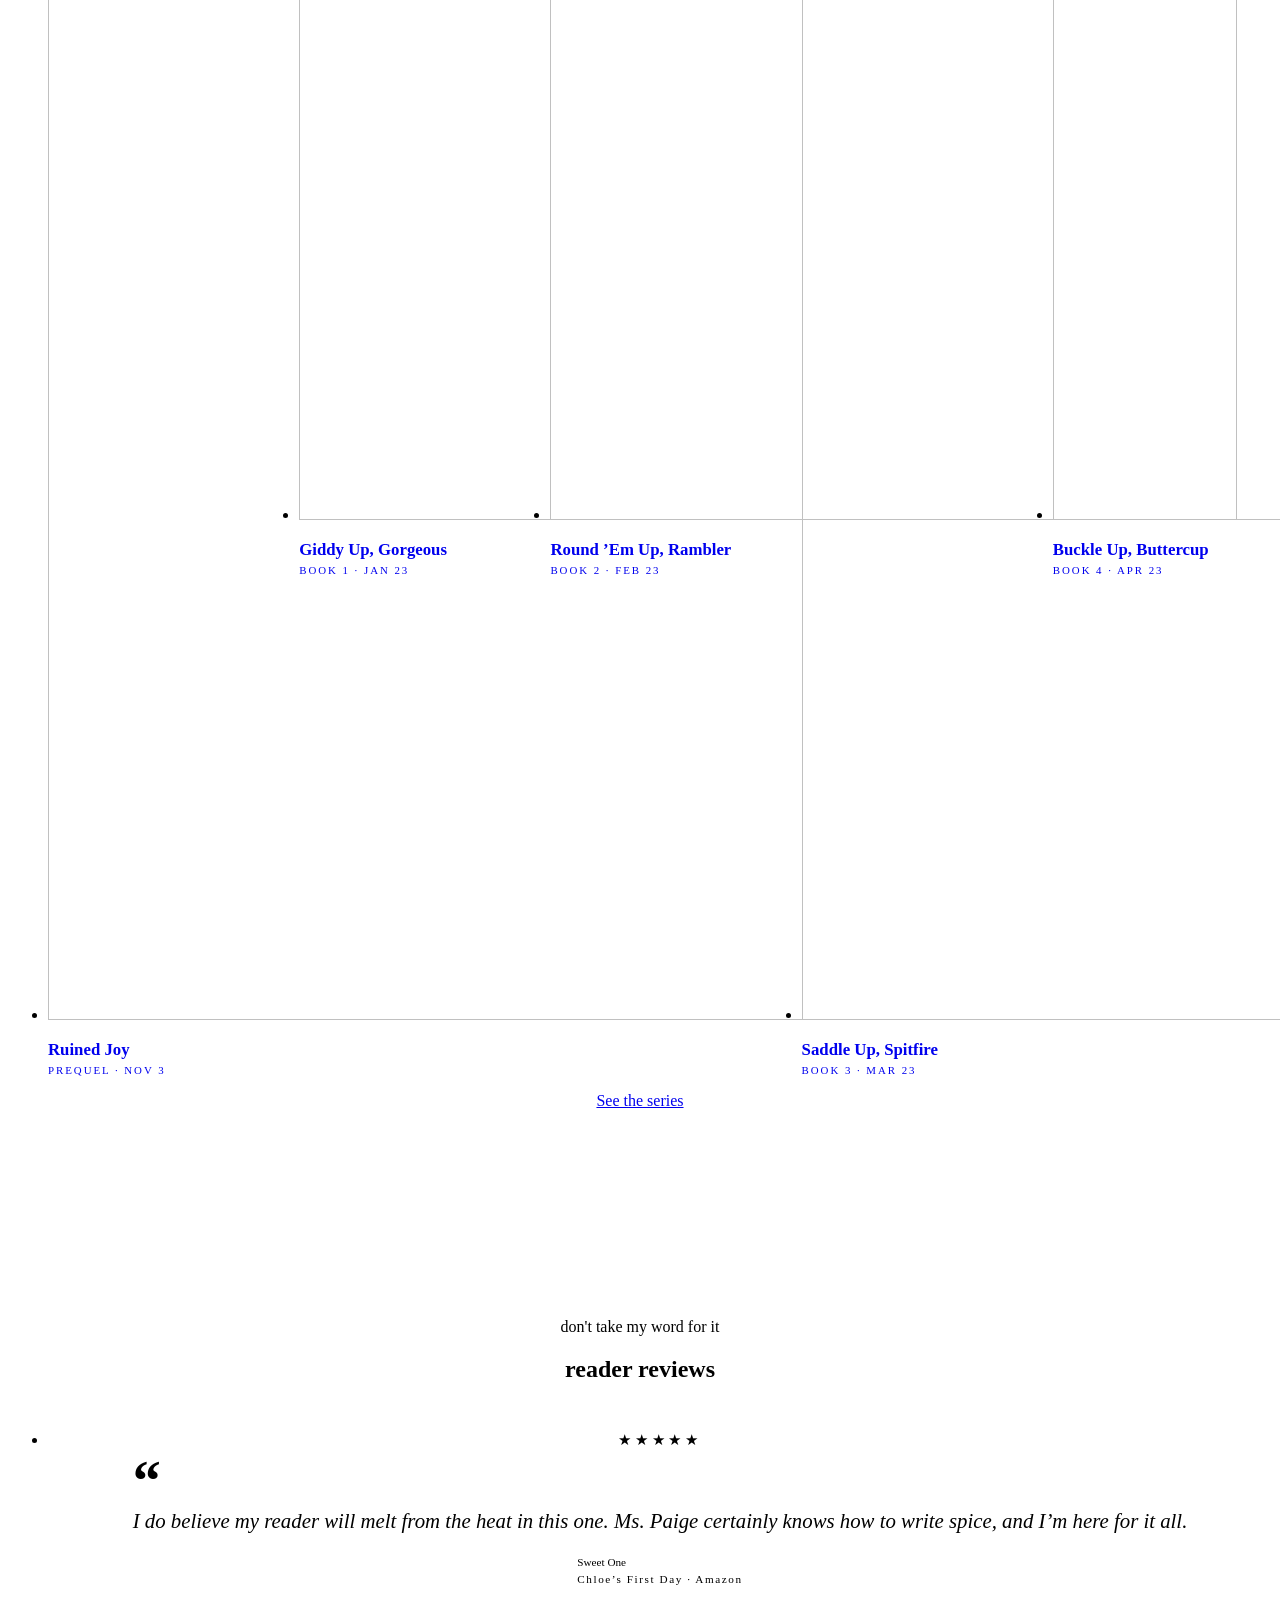
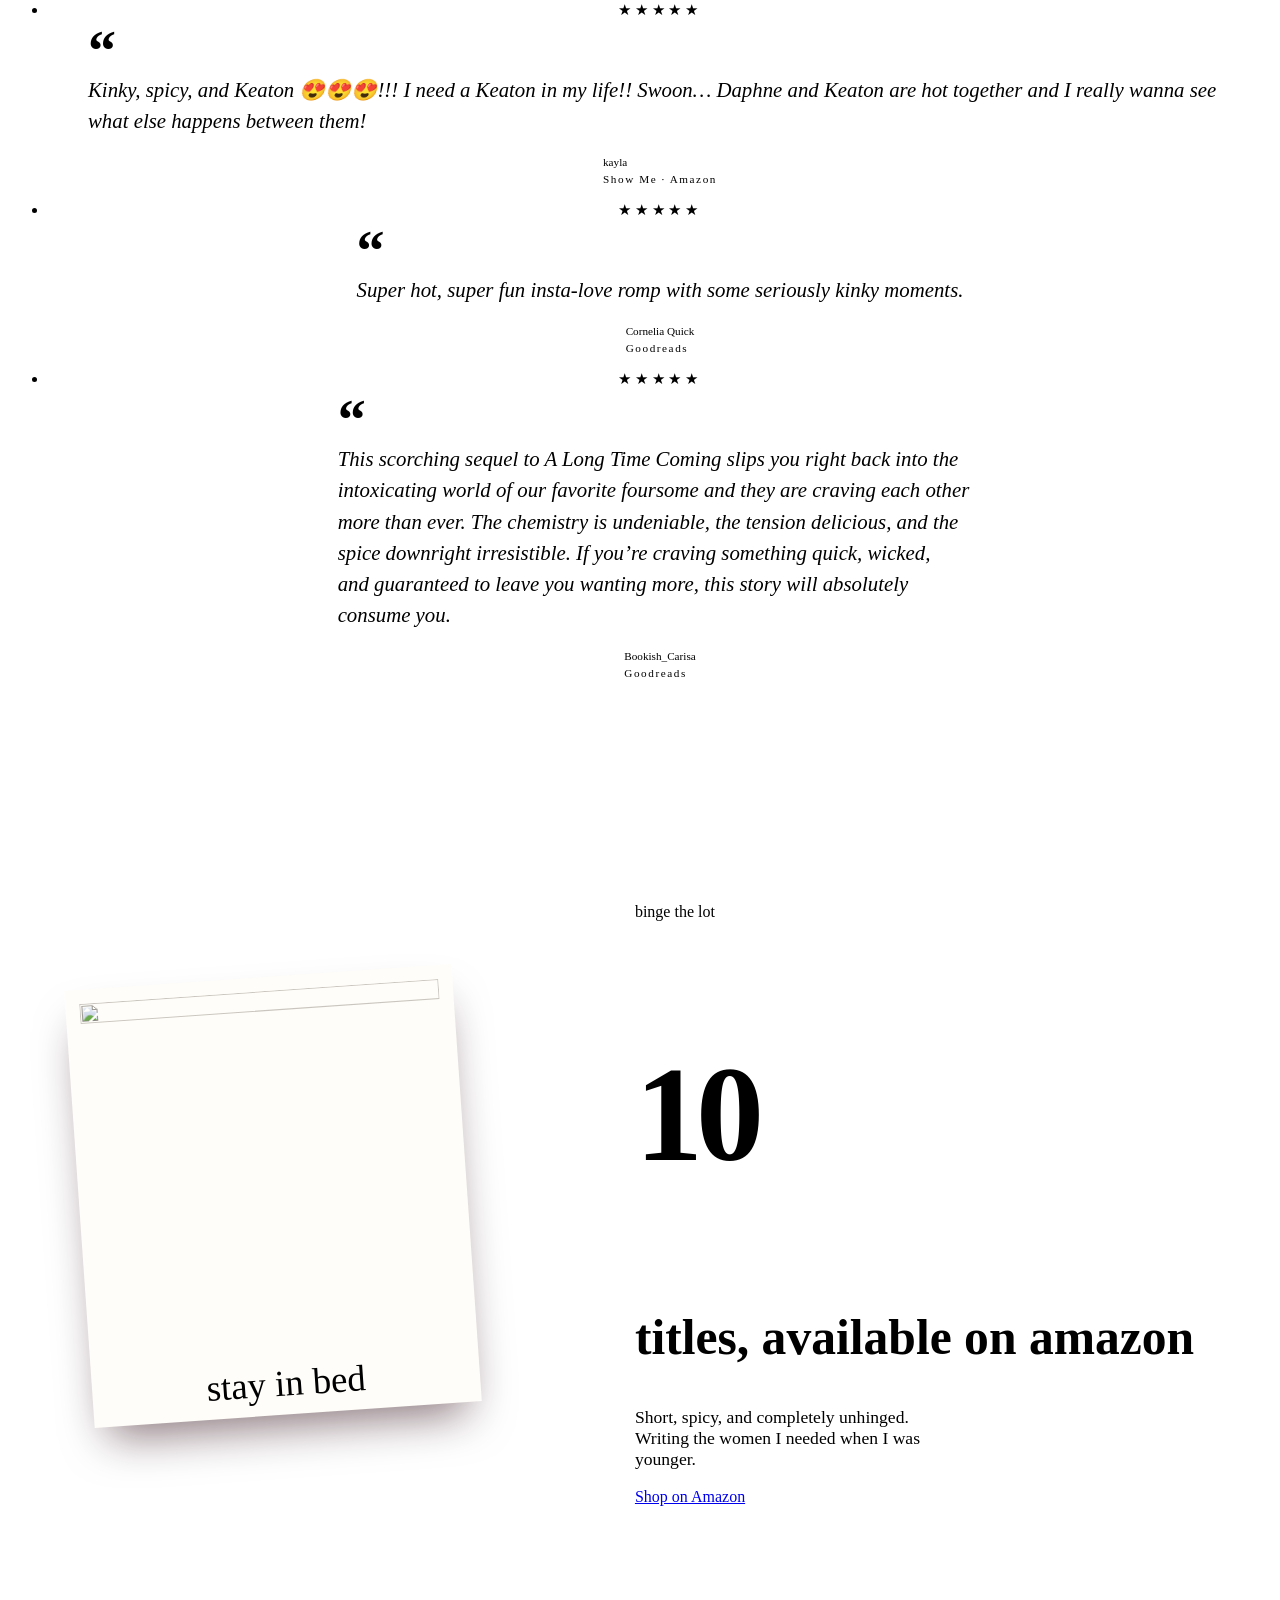
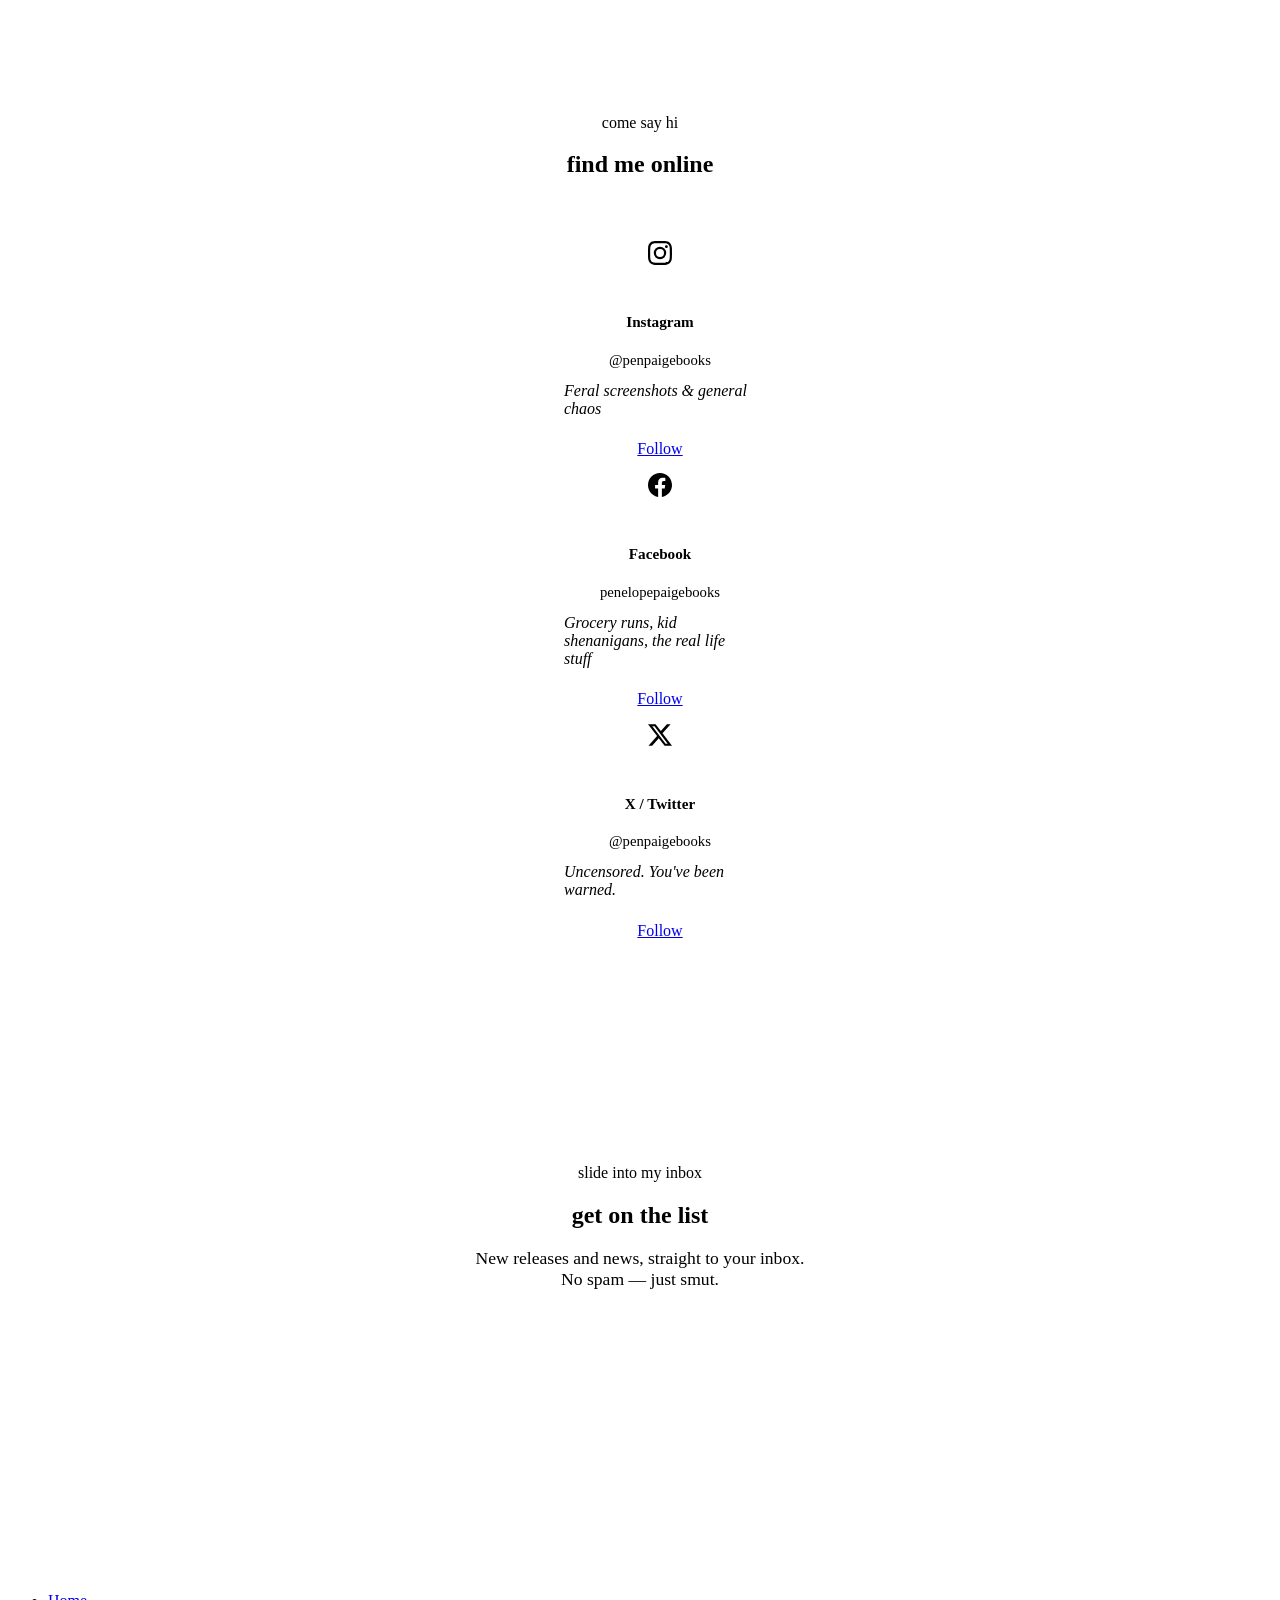
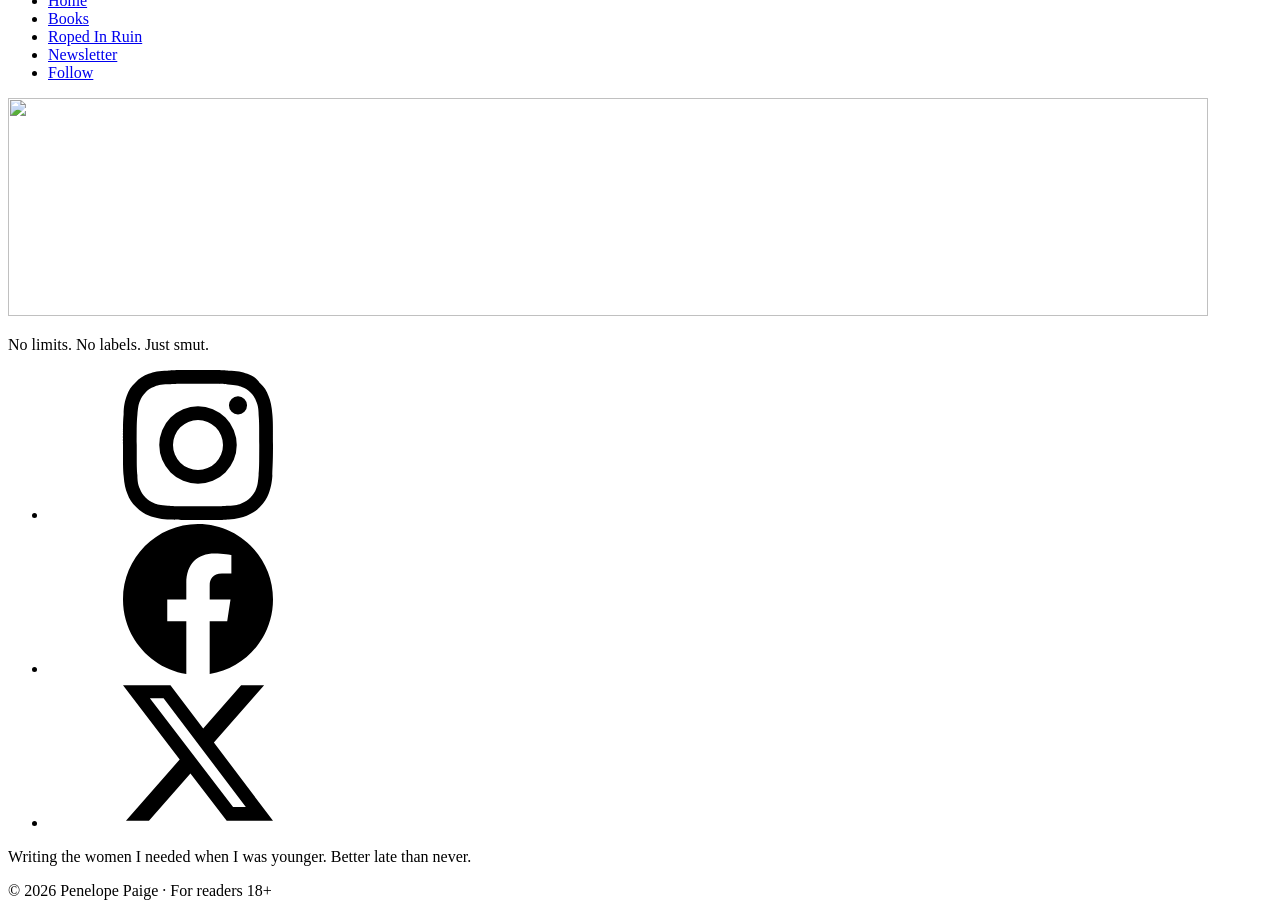
==== commit 6b88b21d: "Add four reader reviews to the home page Two Amazon reviews (Chloe's First Day, Show Me) and two Goo" ====
--- a/public/index.html
+++ b/public/index.html
@@ -144,6 +144,11 @@
     .reviews .stack { text-align: center; margin-bottom: clamp(2rem, 5vw, 3rem); }
     .reviews .headline { color: var(--wine); }
     .reviews .frame-row { --cols: 3; background: var(--paper); }
+    /* A long review gets a full-width row of its own under the short ones */
+    @media (min-width: 761px) {
+      .reviews .frame-row > .wide { grid-column: 1 / -1; border-left: 0; border-top: 1.5px solid var(--red); }
+      .reviews .wide blockquote { max-width: 62ch; margin-inline: auto; }
+    }
     .review { display: flex; flex-direction: column; align-items: center; height: 100%; }
     .review .stars { color: var(--red); letter-spacing: .25em; font-size: .95rem; }
     .review blockquote {
@@ -275,7 +280,6 @@
       <a class="btn btn-line" href="/roped-in-ruin/">See the series</a>
     </section>
 
-    <!-- READER REVIEWS: uncomment once real reviews are in. One <li> per review.
     <section class="reviews" id="reviews" aria-labelledby="reviews-title">
       <div class="wrap">
         <div class="stack">
@@ -286,14 +290,34 @@
           <li>
             <figure class="review">
               <span class="stars" role="img" aria-label="5 out of 5 stars">★★★★★</span>
-              <blockquote>REVIEW TEXT</blockquote>
-              <figcaption class="label">READER NAME<span>BOOK TITLE · SOURCE</span></figcaption>
+              <blockquote>I do believe my reader will melt from the heat in this one. Ms. Paige certainly knows how to write spice, and I&rsquo;m here for it all.</blockquote>
+              <figcaption class="label">Sweet One<span>Chloe&rsquo;s First Day &middot; Amazon</span></figcaption>
+            </figure>
+          </li>
+          <li>
+            <figure class="review">
+              <span class="stars" role="img" aria-label="5 out of 5 stars">★★★★★</span>
+              <blockquote>Kinky, spicy, and <span style="white-space:nowrap">Keaton 😍😍😍!!!</span> I need a Keaton in my life!! Swoon&hellip; Daphne and Keaton are hot together and I really wanna see what else happens between them!</blockquote>
+              <figcaption class="label">kayla<span>Show Me &middot; Amazon</span></figcaption>
+            </figure>
+          </li>
+          <li>
+            <figure class="review">
+              <span class="stars" role="img" aria-label="5 out of 5 stars">★★★★★</span>
+              <blockquote>Super hot, super fun insta-love romp with some seriously kinky moments.</blockquote>
+              <figcaption class="label">Cornelia Quick<span>Goodreads</span></figcaption>
+            </figure>
+          </li>
+          <li class="wide">
+            <figure class="review">
+              <span class="stars" role="img" aria-label="5 out of 5 stars">★★★★★</span>
+              <blockquote>This scorching sequel to <cite>A Long Time Coming</cite> slips you right back into the intoxicating world of our favorite foursome and they are craving each other more than ever. The chemistry is undeniable, the tension delicious, and the spice downright irresistible. If you&rsquo;re craving something quick, wicked, and guaranteed to leave you wanting more, this story will absolutely consume you.</blockquote>
+              <figcaption class="label">Bookish_Carisa<span>Goodreads</span></figcaption>
             </figure>
           </li>
         </ul>
       </div>
     </section>
-    -->
 
     <section class="shop" id="books" aria-labelledby="shop-title">
       <div class="wrap">
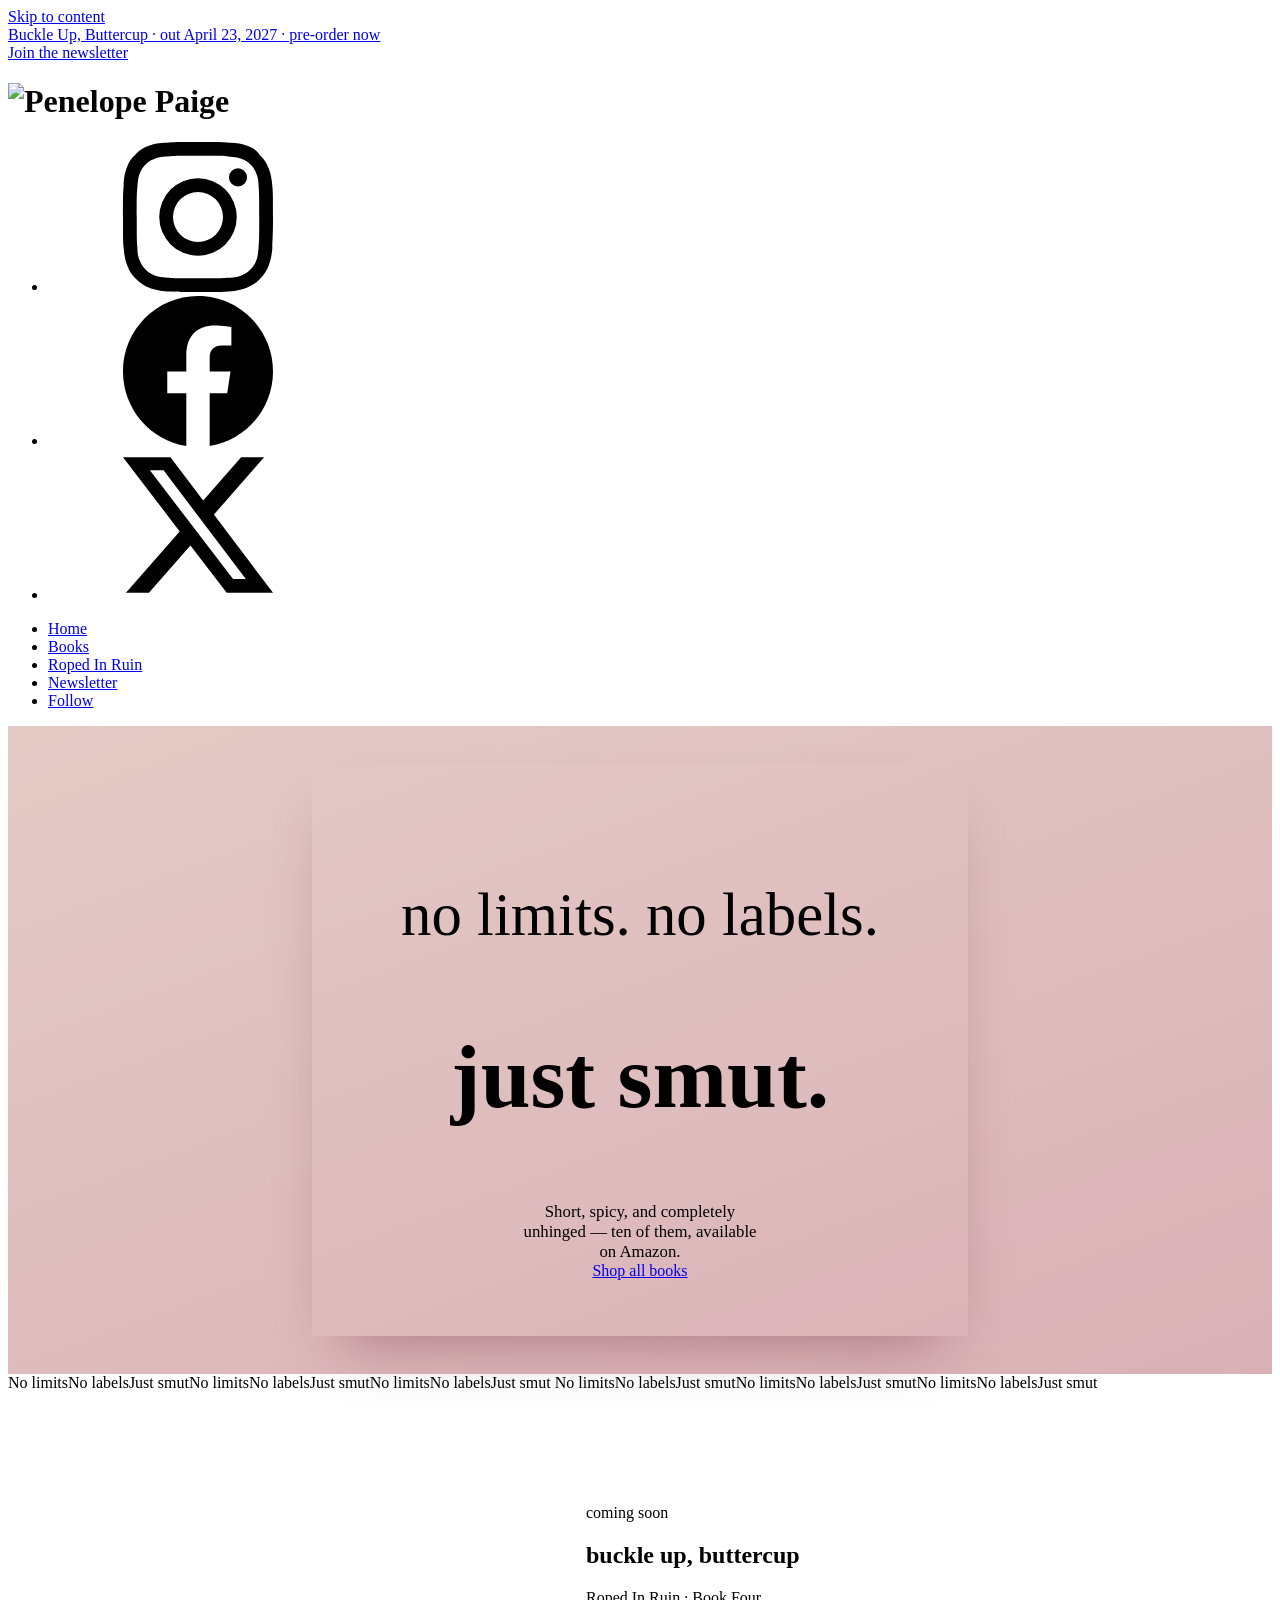
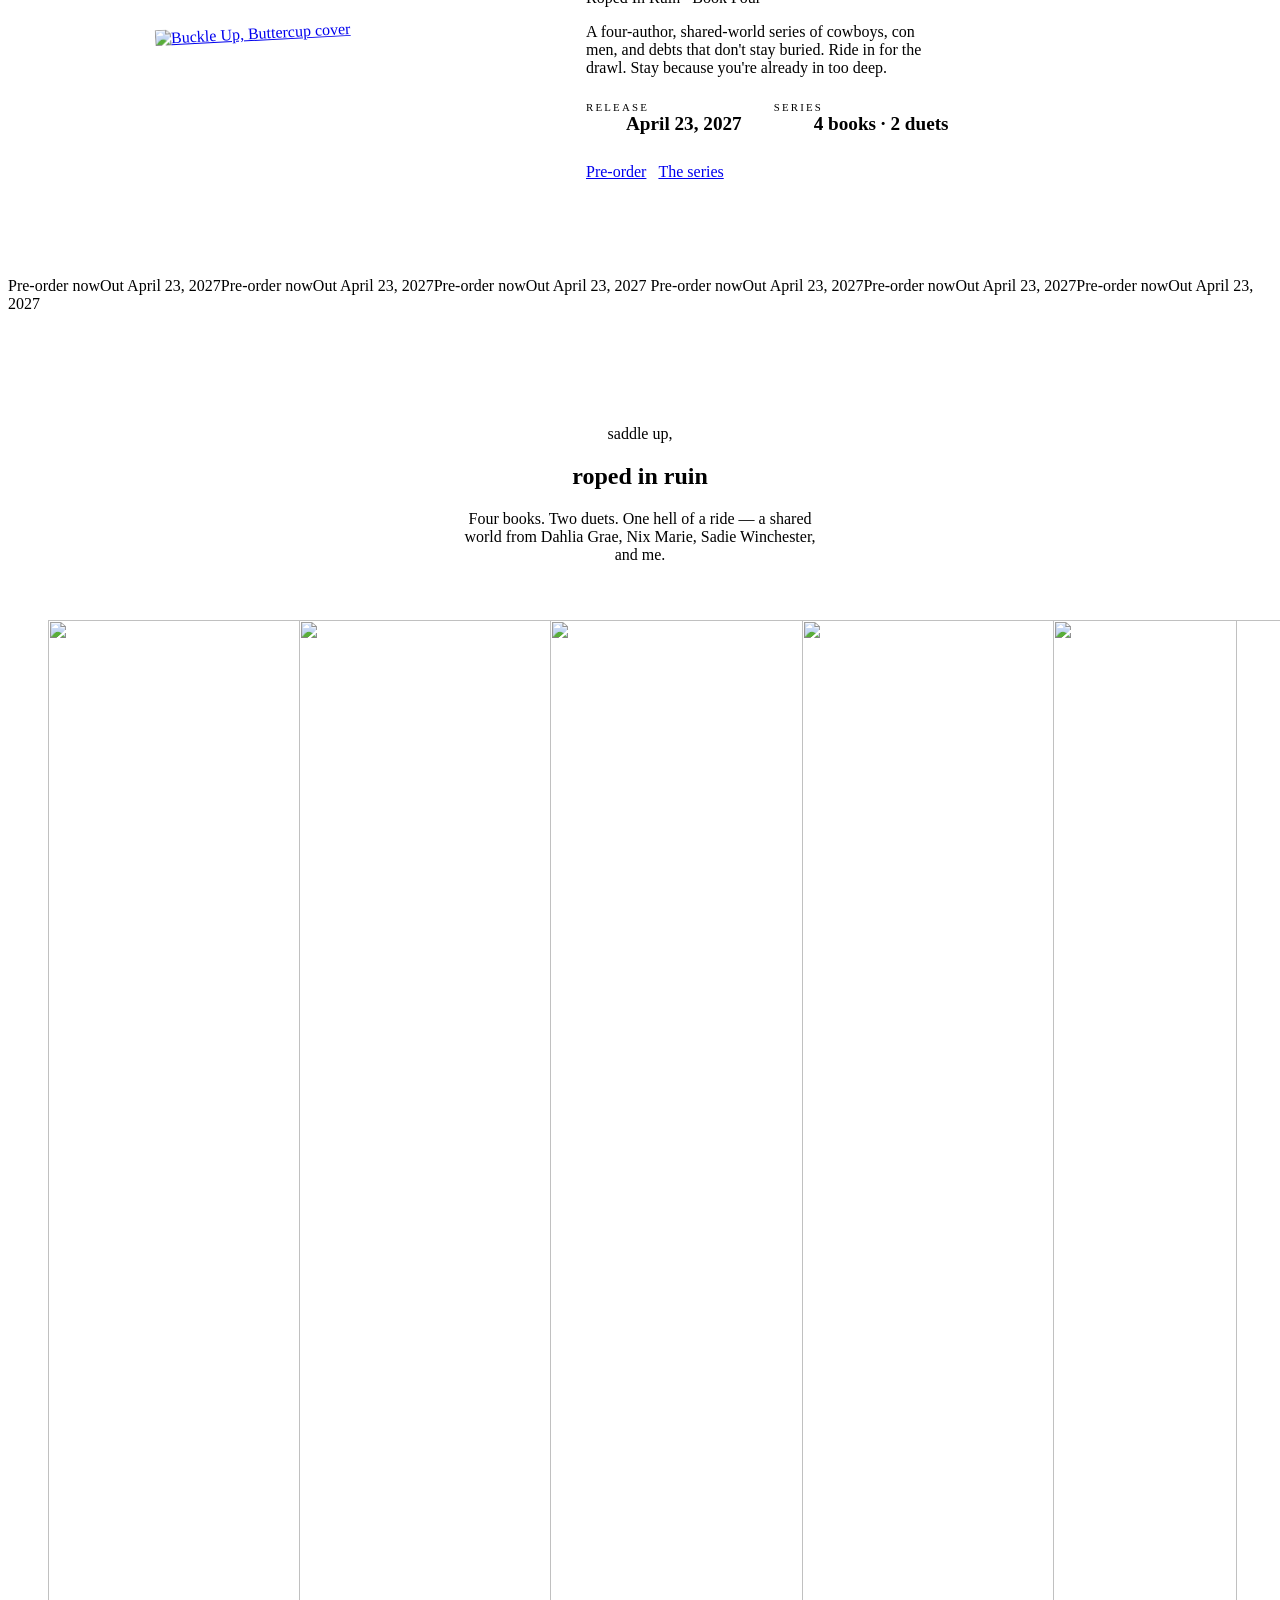
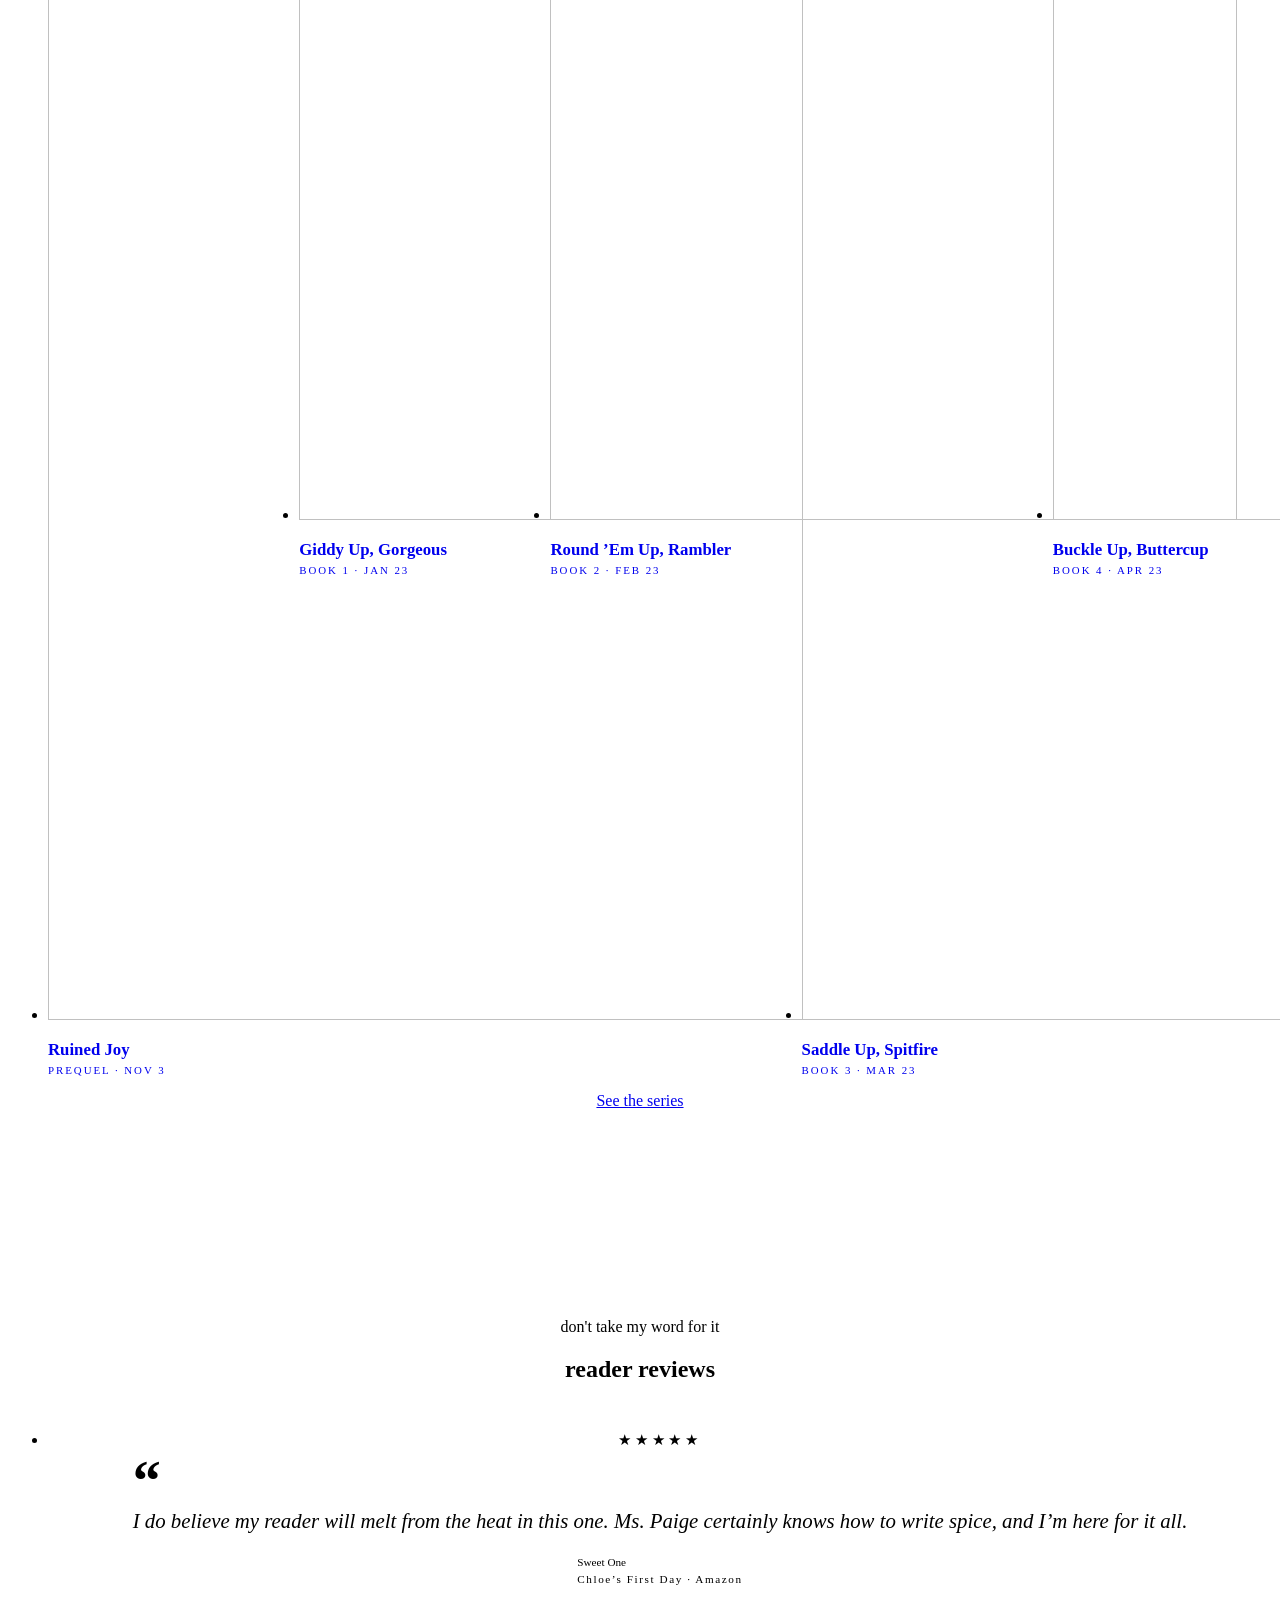
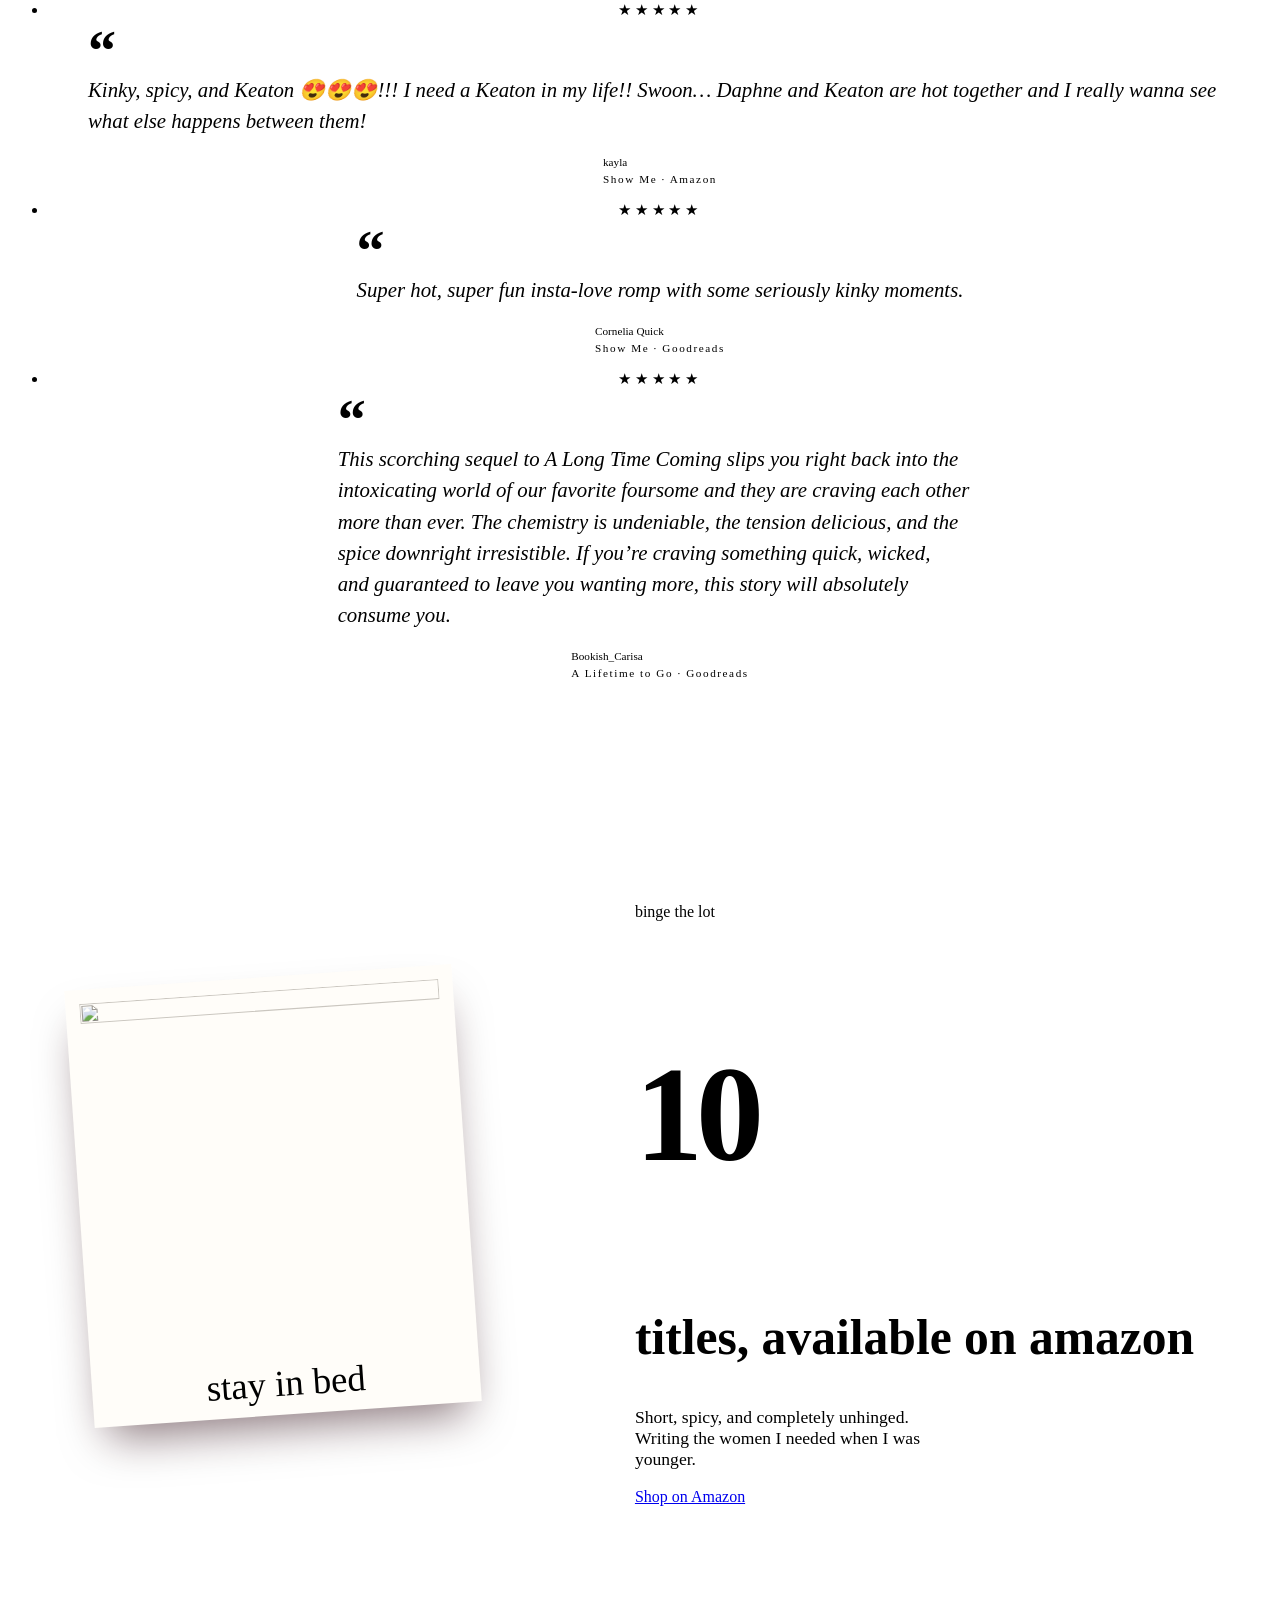
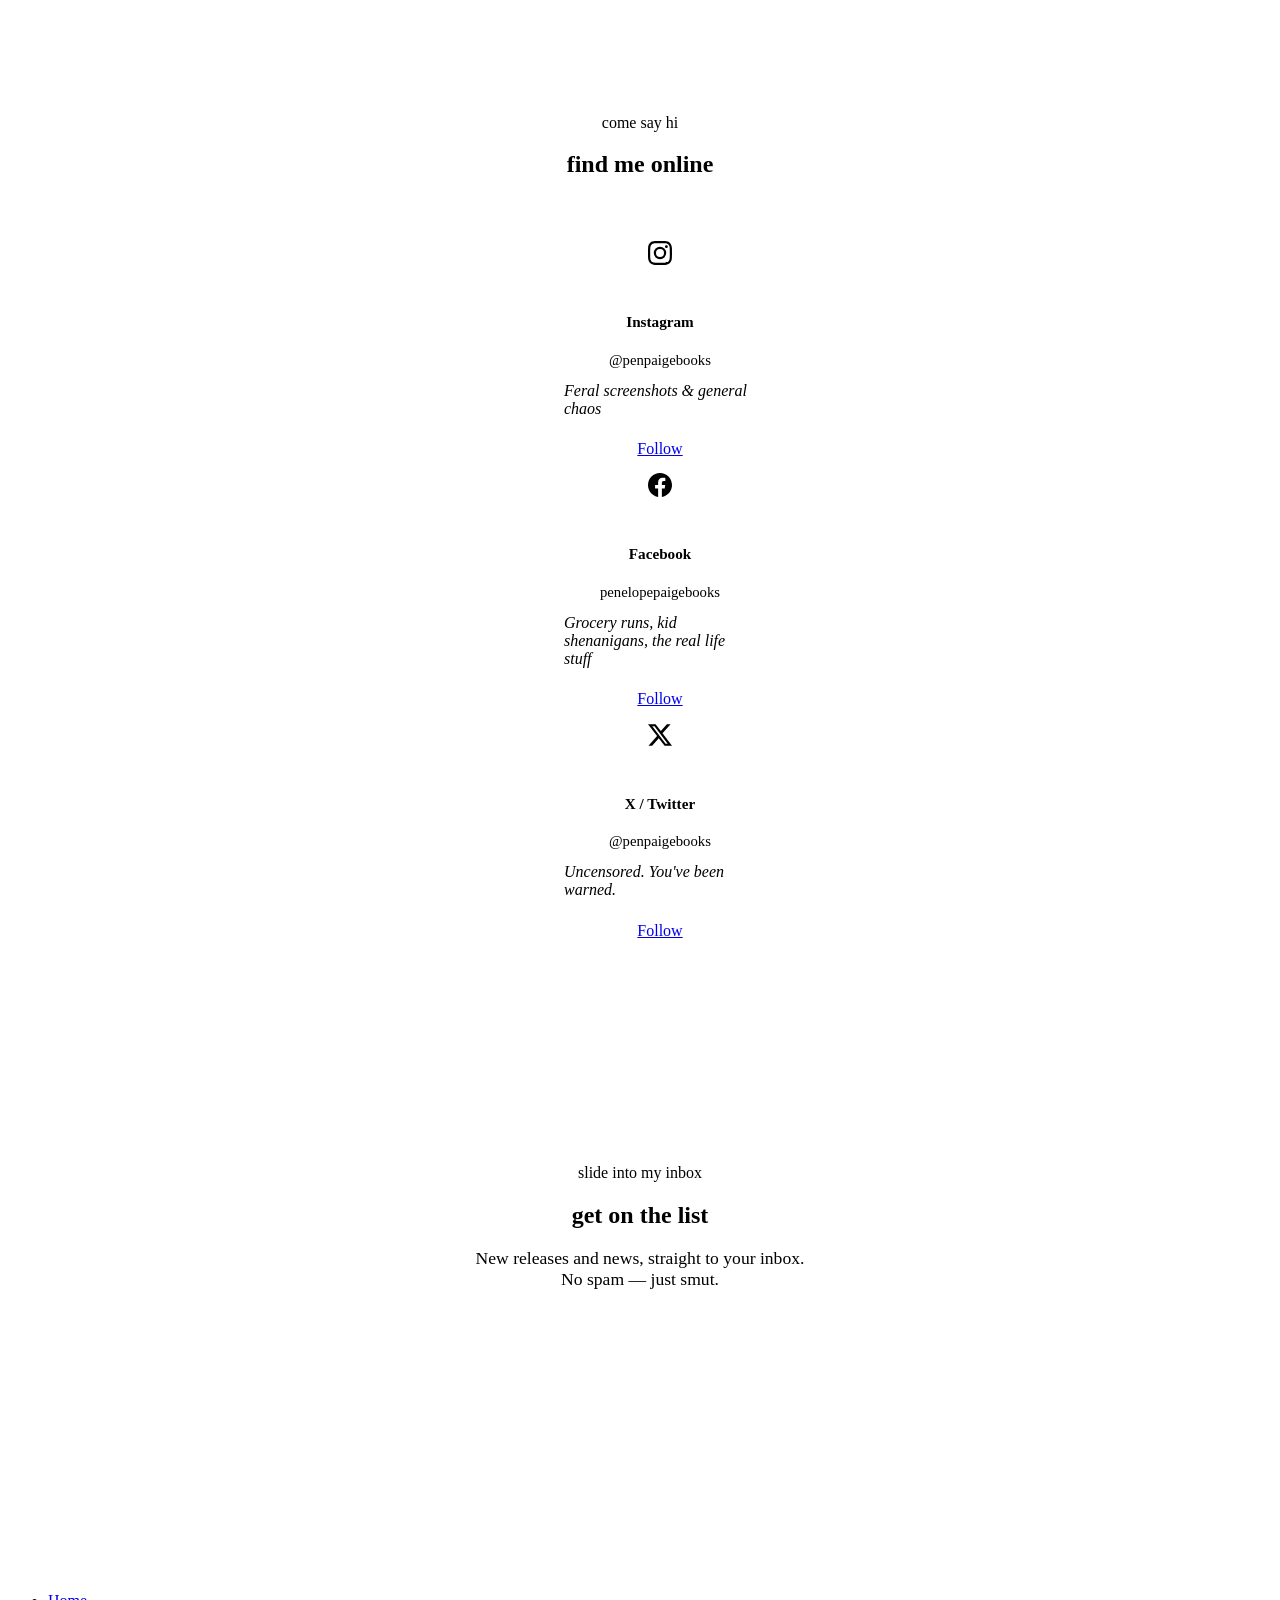
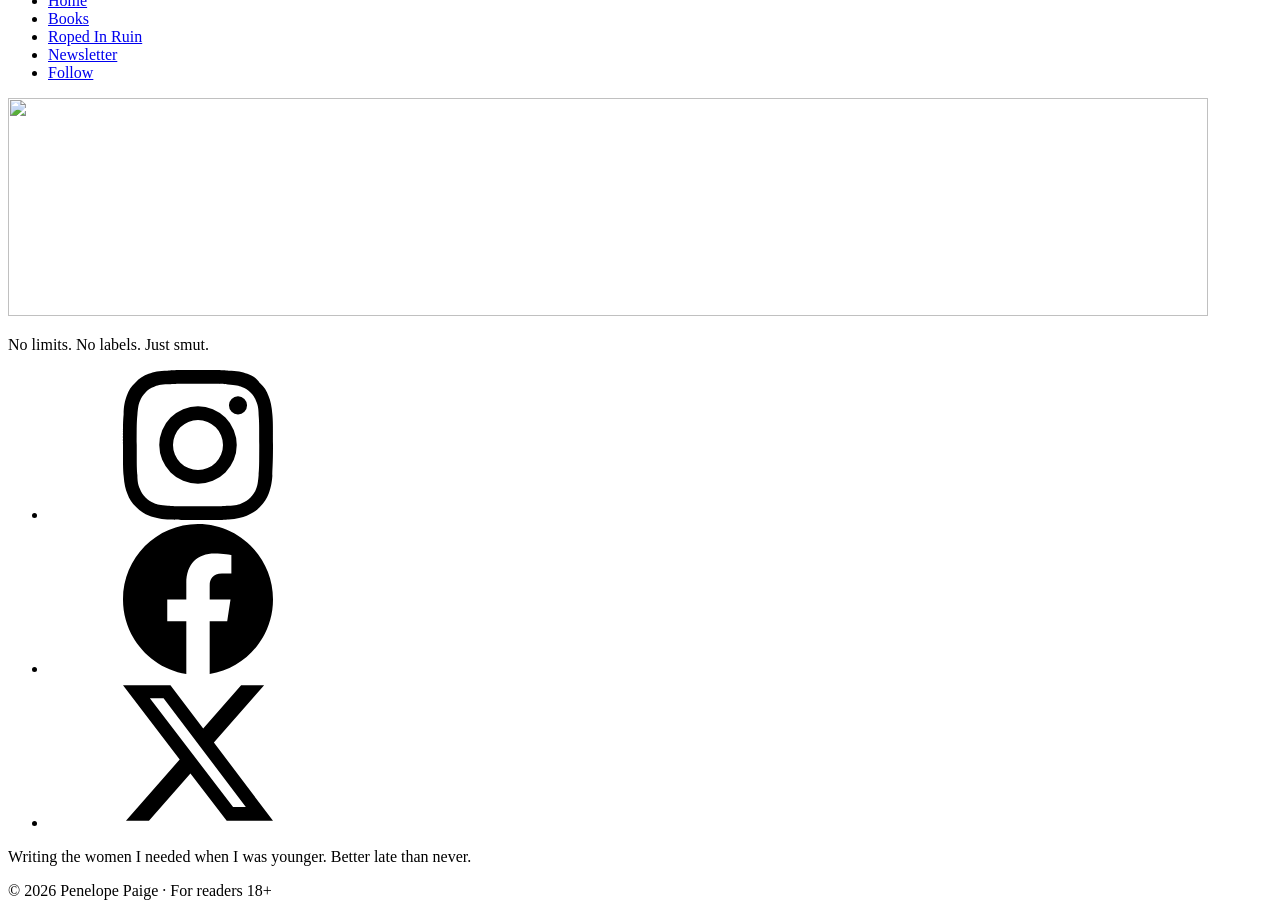
==== commit bc4b8bf7: "Name the books on the two Goodreads reviews Co-Authored-By: Claude Opus 5.5 <noreply@anthropic.com> " ====
--- a/public/index.html
+++ b/public/index.html
@@ -305,14 +305,14 @@
             <figure class="review">
               <span class="stars" role="img" aria-label="5 out of 5 stars">★★★★★</span>
               <blockquote>Super hot, super fun insta-love romp with some seriously kinky moments.</blockquote>
-              <figcaption class="label">Cornelia Quick<span>Goodreads</span></figcaption>
+              <figcaption class="label">Cornelia Quick<span>Show Me &middot; Goodreads</span></figcaption>
             </figure>
           </li>
           <li class="wide">
             <figure class="review">
               <span class="stars" role="img" aria-label="5 out of 5 stars">★★★★★</span>
               <blockquote>This scorching sequel to <cite>A Long Time Coming</cite> slips you right back into the intoxicating world of our favorite foursome and they are craving each other more than ever. The chemistry is undeniable, the tension delicious, and the spice downright irresistible. If you&rsquo;re craving something quick, wicked, and guaranteed to leave you wanting more, this story will absolutely consume you.</blockquote>
-              <figcaption class="label">Bookish_Carisa<span>Goodreads</span></figcaption>
+              <figcaption class="label">Bookish_Carisa<span>A Lifetime to Go &middot; Goodreads</span></figcaption>
             </figure>
           </li>
         </ul>
